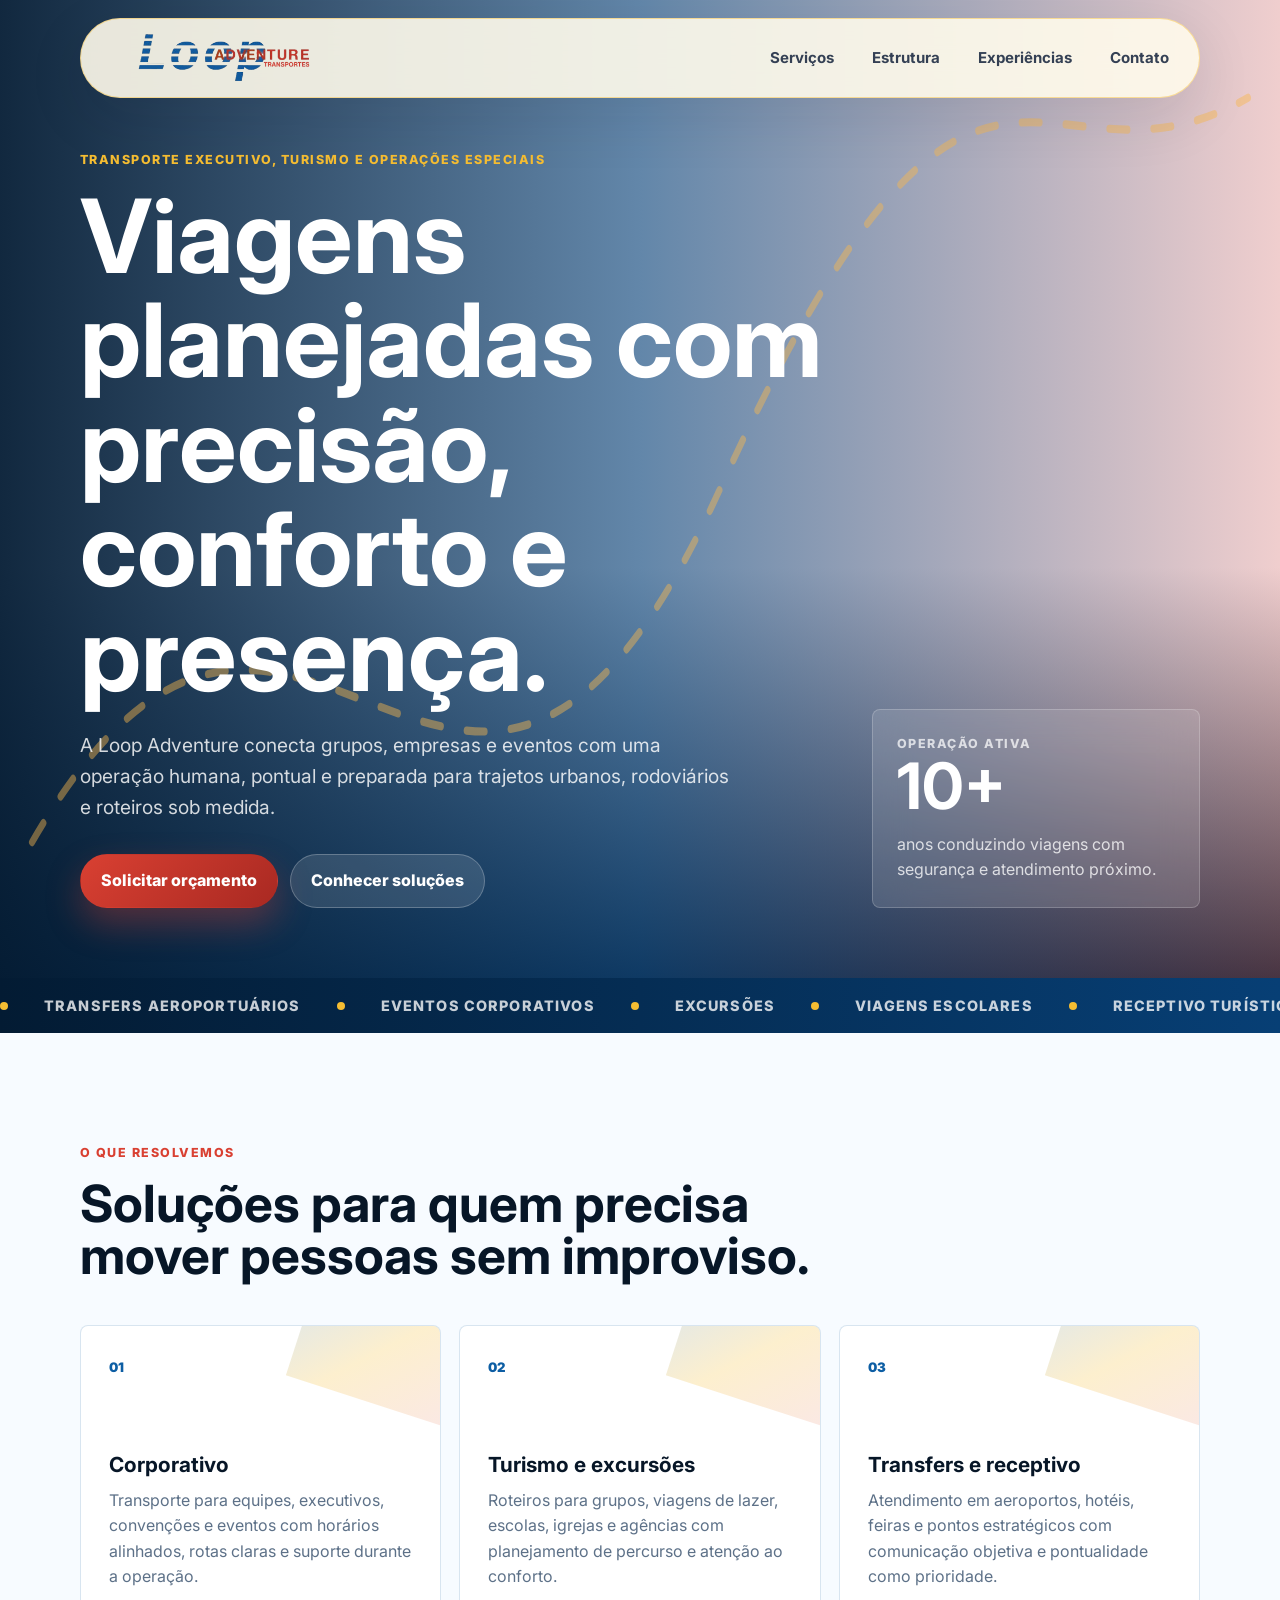
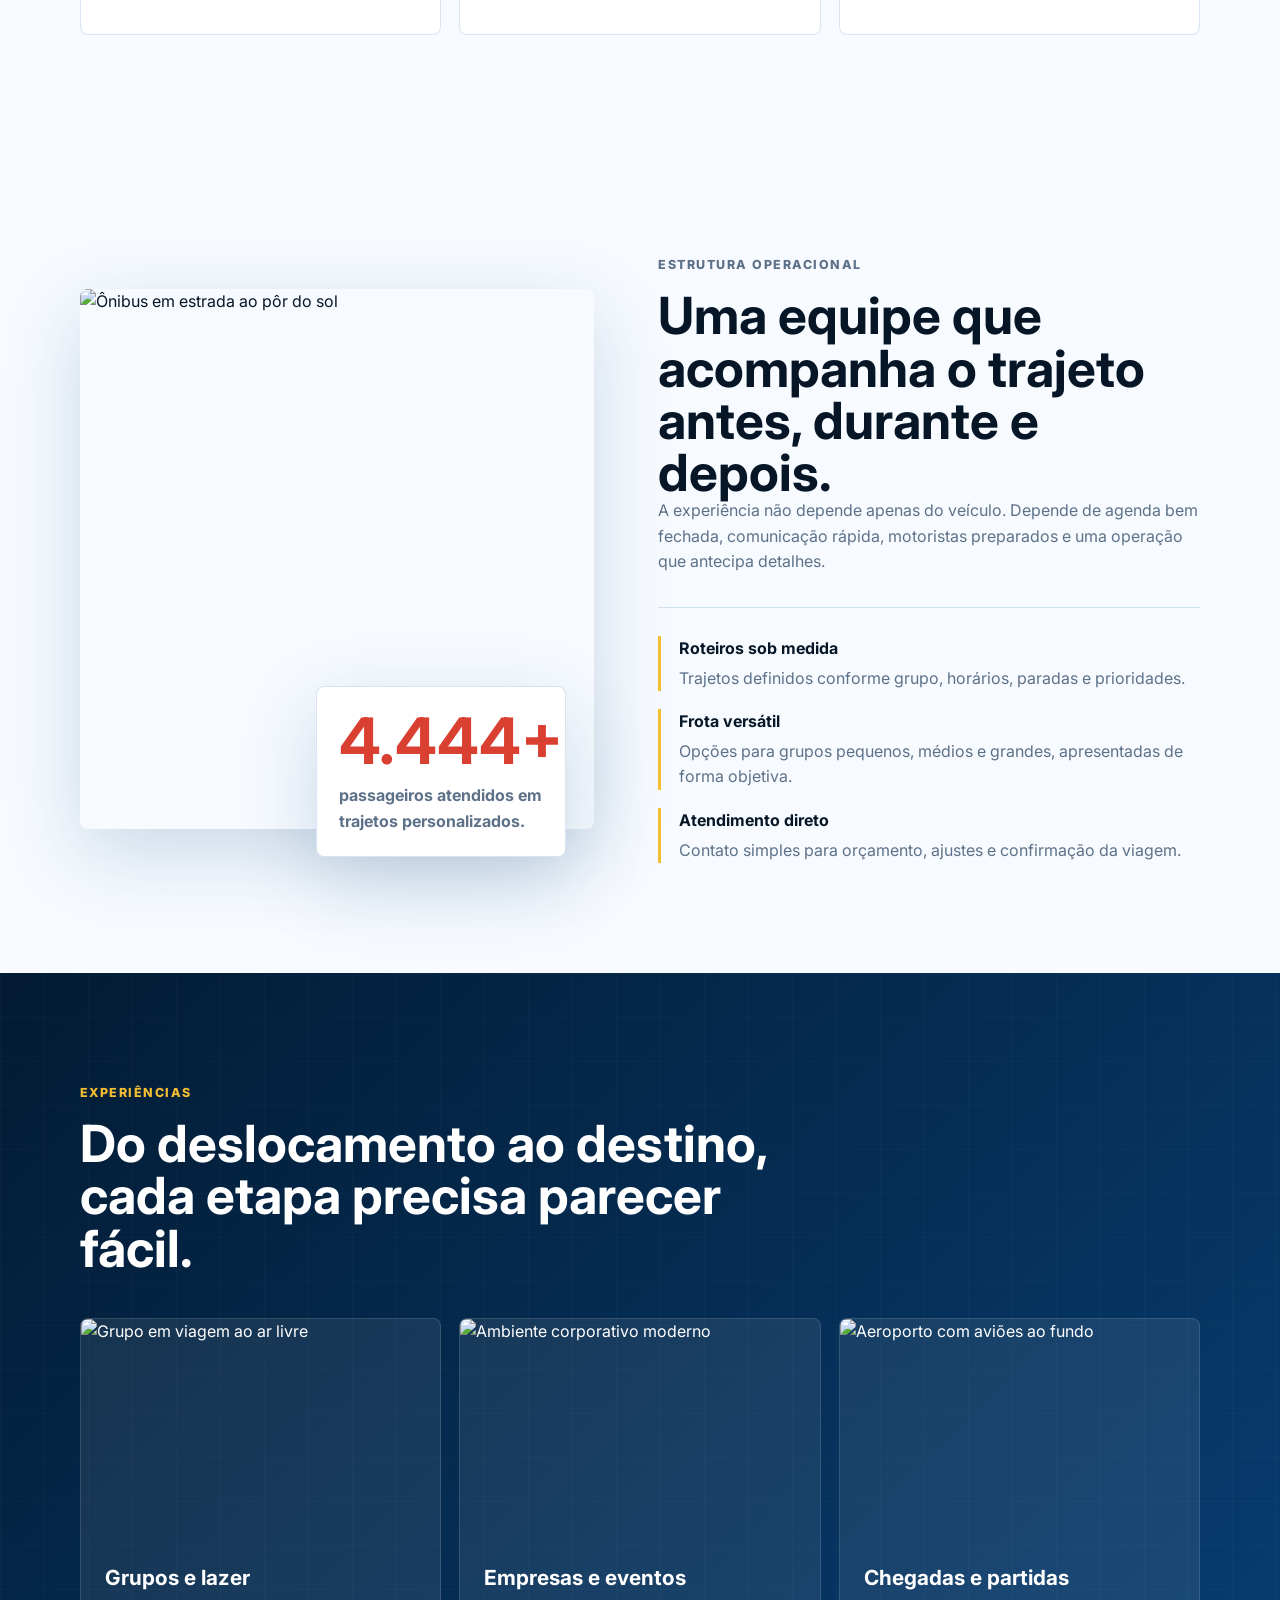
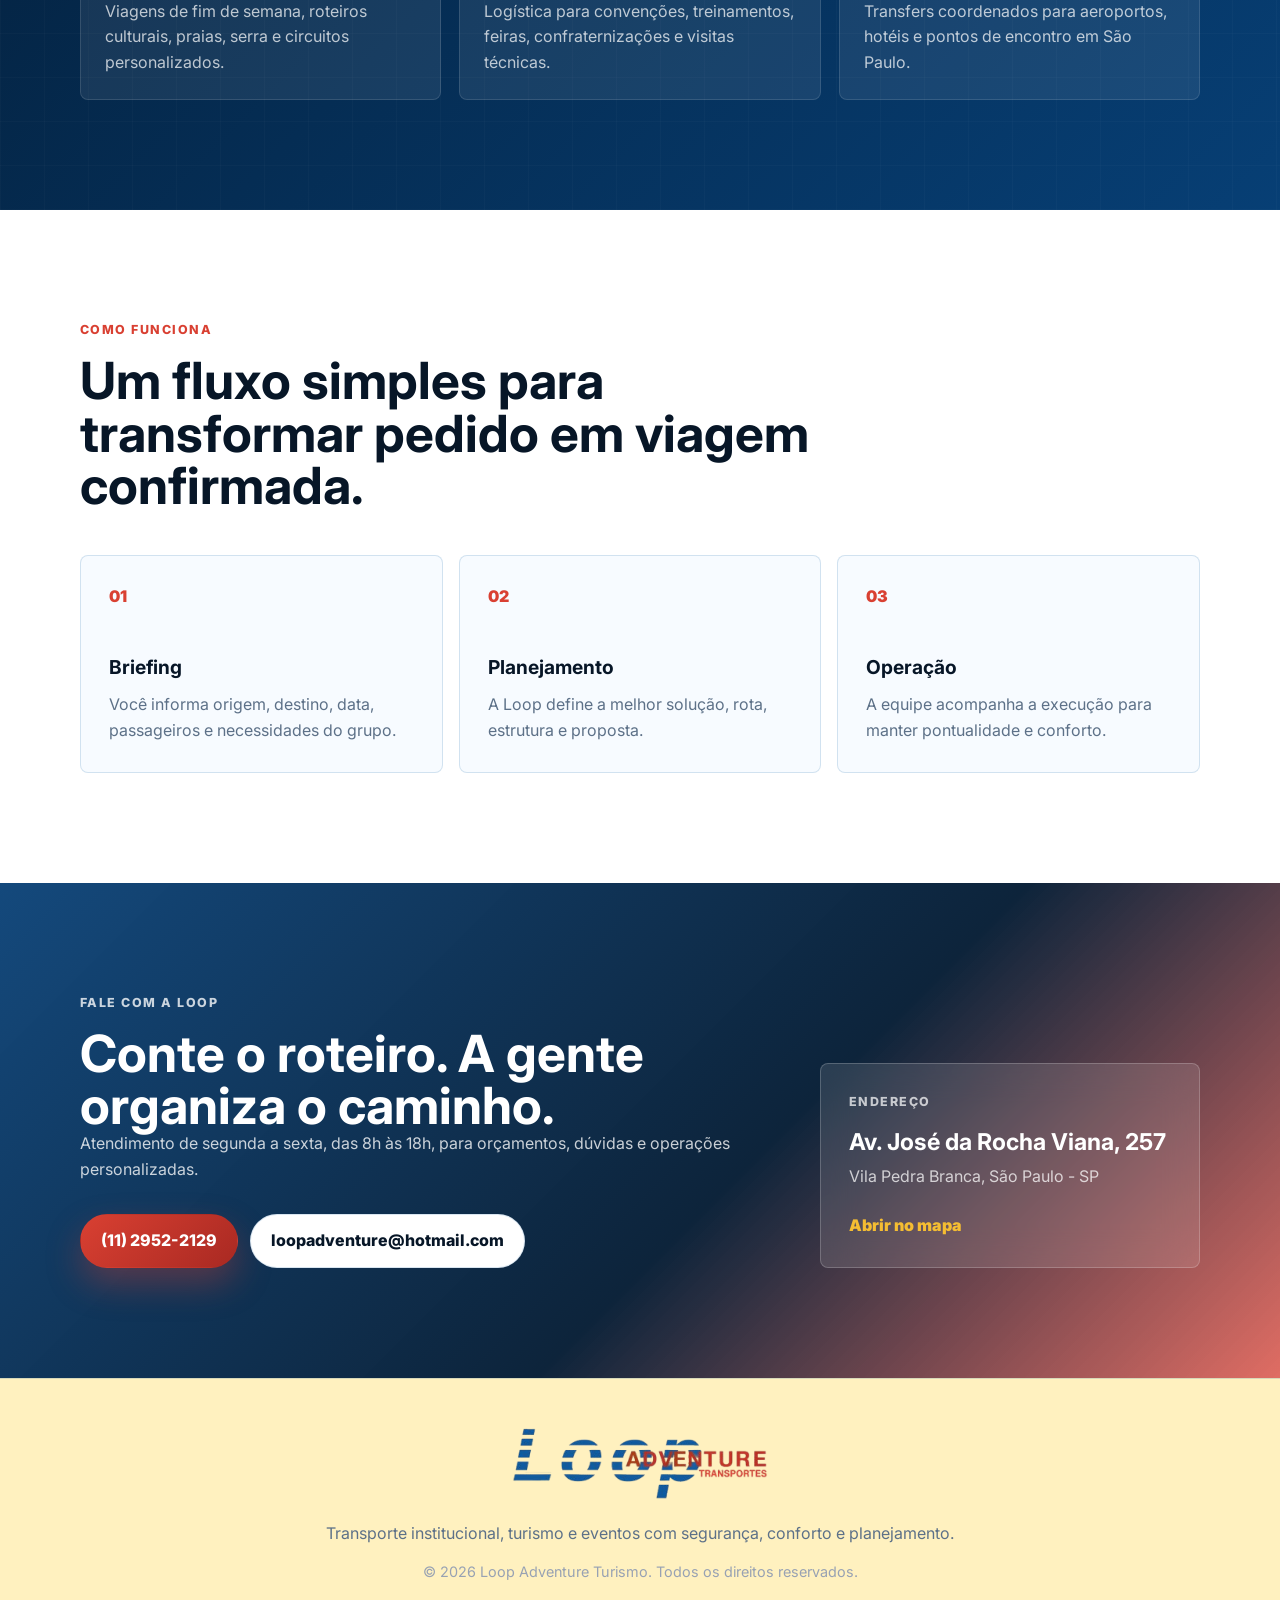
==== index.html @ 94ae84cd "Add GitHub Pages index entrypoint" ====
<!DOCTYPE html>
<html lang="pt-BR">
<head>
  <meta charset="UTF-8" />
  <meta name="viewport" content="width=device-width, initial-scale=1.0" />
  <meta name="description" content="Loop Adventure Turismo: viagens corporativas, excurs&otilde;es, transfers e opera&ccedil;&otilde;es especiais com conforto e seguran&ccedil;a." />
  <title>Loop Adventure Turismo | Transporte institucional e turismo</title>
  <link rel="preconnect" href="https://fonts.googleapis.com" />
  <link rel="preconnect" href="https://fonts.gstatic.com" crossorigin />
  <link href="https://fonts.googleapis.com/css2?family=Inter:wght@400;500;600;700;800&display=swap" rel="stylesheet" />
  <link rel="stylesheet" href="style.css" />
  <script defer src="script.js"></script>
</head>
<body>
  <div class="page-progress" aria-hidden="true"></div>

  <header class="navbar" data-nav>
    <a class="brand" href="#inicio" aria-label="Loop Adventure Turismo">
      <img src="logoloop-cropped.png" alt="Loop Adventure Turismo" />
    </a>
    <button class="menu-toggle" type="button" aria-label="Abrir menu" aria-expanded="false" data-menu-toggle>
      <span></span>
      <span></span>
      <span></span>
    </button>
    <nav class="nav-menu" data-menu>
      <a href="#servicos">Servi&ccedil;os</a>
      <a href="#estrutura">Estrutura</a>
      <a href="#experiencias">Experi&ecirc;ncias</a>
      <a href="#contato">Contato</a>
    </nav>
  </header>

  <main>
    <section id="inicio" class="hero">
      <div class="hero-media" aria-hidden="true"></div>
      <div class="hero-overlay" aria-hidden="true"></div>
      <div class="hero-route" aria-hidden="true">
        <svg viewBox="0 0 640 360" preserveAspectRatio="none">
          <path d="M16 310 C150 140 230 390 360 180 S520 80 624 36" />
        </svg>
      </div>
      <div class="hero-content reveal">
        <p class="eyebrow">Transporte executivo, turismo e opera&ccedil;&otilde;es especiais</p>
        <h1>Viagens planejadas com precis&atilde;o, conforto e presen&ccedil;a.</h1>
        <p class="hero-copy">A Loop Adventure conecta grupos, empresas e eventos com uma opera&ccedil;&atilde;o humana, pontual e preparada para trajetos urbanos, rodovi&aacute;rios e roteiros sob medida.</p>
        <div class="hero-actions">
          <a class="btn primary" href="https://wa.me/551129522129" target="_blank" rel="noreferrer">Solicitar or&ccedil;amento</a>
          <a class="btn secondary" href="#servicos">Conhecer solu&ccedil;&otilde;es</a>
        </div>
      </div>
      <aside class="hero-panel reveal delay-1" aria-label="Indicadores da empresa">
        <span>Opera&ccedil;&atilde;o ativa</span>
        <strong data-counter="10">0</strong>
        <p>anos conduzindo viagens com seguran&ccedil;a e atendimento pr&oacute;ximo.</p>
      </aside>
    </section>

    <section class="ticker" aria-label="Principais atua&ccedil;&otilde;es">
      <div class="ticker-track">
        <span>Transfers aeroportu&aacute;rios</span>
        <span>Eventos corporativos</span>
        <span>Excurs&otilde;es</span>
        <span>Viagens escolares</span>
        <span>Receptivo tur&iacute;stico</span>
        <span>Fretamento executivo</span>
        <span>Transfers aeroportu&aacute;rios</span>
        <span>Eventos corporativos</span>
        <span>Excurs&otilde;es</span>
        <span>Viagens escolares</span>
      </div>
    </section>

    <section id="servicos" class="section">
      <div class="section-heading reveal">
        <p class="eyebrow">O que resolvemos</p>
        <h2>Solu&ccedil;&otilde;es para quem precisa mover pessoas sem improviso.</h2>
      </div>
      <div class="service-grid">
        <article class="service-card reveal">
          <span class="icon">01</span>
          <h3>Corporativo</h3>
          <p>Transporte para equipes, executivos, conven&ccedil;&otilde;es e eventos com hor&aacute;rios alinhados, rotas claras e suporte durante a opera&ccedil;&atilde;o.</p>
        </article>
        <article class="service-card reveal delay-1">
          <span class="icon">02</span>
          <h3>Turismo e excurs&otilde;es</h3>
          <p>Roteiros para grupos, viagens de lazer, escolas, igrejas e ag&ecirc;ncias com planejamento de percurso e aten&ccedil;&atilde;o ao conforto.</p>
        </article>
        <article class="service-card reveal delay-2">
          <span class="icon">03</span>
          <h3>Transfers e receptivo</h3>
          <p>Atendimento em aeroportos, hot&eacute;is, feiras e pontos estrat&eacute;gicos com comunica&ccedil;&atilde;o objetiva e pontualidade como prioridade.</p>
        </article>
      </div>
    </section>

    <section id="estrutura" class="section split">
      <div class="visual-stack reveal">
        <img src="https://images.unsplash.com/photo-1544620347-c4fd4a3d5957?auto=format&fit=crop&w=1400&q=80" alt="&Ocirc;nibus em estrada ao p&ocirc;r do sol" />
        <div class="floating-note">
          <strong data-counter="5000">0</strong>
          <span>passageiros atendidos em trajetos personalizados.</span>
        </div>
      </div>
      <div class="split-content reveal delay-1">
        <p class="eyebrow">Estrutura operacional</p>
        <h2>Uma equipe que acompanha o trajeto antes, durante e depois.</h2>
        <p>A experi&ecirc;ncia n&atilde;o depende apenas do ve&iacute;culo. Depende de agenda bem fechada, comunica&ccedil;&atilde;o r&aacute;pida, motoristas preparados e uma opera&ccedil;&atilde;o que antecipa detalhes.</p>
        <div class="feature-list">
          <div>
            <strong>Roteiros sob medida</strong>
            <span>Trajetos definidos conforme grupo, hor&aacute;rios, paradas e prioridades.</span>
          </div>
          <div>
            <strong>Frota vers&aacute;til</strong>
            <span>Op&ccedil;&otilde;es para grupos pequenos, m&eacute;dios e grandes, apresentadas de forma objetiva.</span>
          </div>
          <div>
            <strong>Atendimento direto</strong>
            <span>Contato simples para or&ccedil;amento, ajustes e confirma&ccedil;&atilde;o da viagem.</span>
          </div>
        </div>
      </div>
    </section>

    <section id="experiencias" class="section dark-section">
      <div class="section-heading reveal">
        <p class="eyebrow">Experi&ecirc;ncias</p>
        <h2>Do deslocamento ao destino, cada etapa precisa parecer f&aacute;cil.</h2>
      </div>
      <div class="experience-grid">
        <article class="experience-card reveal">
          <img src="https://images.unsplash.com/photo-1500530855697-b586d89ba3ee?auto=format&fit=crop&w=900&q=80" alt="Grupo em viagem ao ar livre" />
          <div>
            <h3>Grupos e lazer</h3>
            <p>Viagens de fim de semana, roteiros culturais, praias, serra e circuitos personalizados.</p>
          </div>
        </article>
        <article class="experience-card reveal delay-1">
          <img src="https://images.unsplash.com/photo-1497366754035-f200968a6e72?auto=format&fit=crop&w=900&q=80" alt="Ambiente corporativo moderno" />
          <div>
            <h3>Empresas e eventos</h3>
            <p>Log&iacute;stica para conven&ccedil;&otilde;es, treinamentos, feiras, confraterniza&ccedil;&otilde;es e visitas t&eacute;cnicas.</p>
          </div>
        </article>
        <article class="experience-card reveal delay-2">
          <img src="https://images.unsplash.com/photo-1436491865332-7a61a109cc05?auto=format&fit=crop&w=900&q=80" alt="Aeroporto com avi&otilde;es ao fundo" />
          <div>
            <h3>Chegadas e partidas</h3>
            <p>Transfers coordenados para aeroportos, hot&eacute;is e pontos de encontro em S&atilde;o Paulo.</p>
          </div>
        </article>
      </div>
    </section>

    <section class="section process">
      <div class="section-heading reveal">
        <p class="eyebrow">Como funciona</p>
        <h2>Um fluxo simples para transformar pedido em viagem confirmada.</h2>
      </div>
      <ol class="timeline">
        <li class="reveal"><span>01</span><strong>Briefing</strong><p>Voc&ecirc; informa origem, destino, data, passageiros e necessidades do grupo.</p></li>
        <li class="reveal delay-1"><span>02</span><strong>Planejamento</strong><p>A Loop define a melhor solu&ccedil;&atilde;o, rota, estrutura e proposta.</p></li>
        <li class="reveal delay-2"><span>03</span><strong>Opera&ccedil;&atilde;o</strong><p>A equipe acompanha a execu&ccedil;&atilde;o para manter pontualidade e conforto.</p></li>
      </ol>
    </section>

    <section id="contato" class="contact-section">
      <div class="contact-content reveal">
        <p class="eyebrow">Fale com a Loop</p>
        <h2>Conte o roteiro. A gente organiza o caminho.</h2>
        <p>Atendimento de segunda a sexta, das 8h &agrave;s 18h, para or&ccedil;amentos, d&uacute;vidas e opera&ccedil;&otilde;es personalizadas.</p>
        <div class="contact-actions">
          <a class="btn primary" href="tel:+551129522129">(11) 2952-2129</a>
          <a class="btn secondary" href="mailto:loopadventure@hotmail.com">loopadventure@hotmail.com</a>
        </div>
      </div>
      <div class="contact-card reveal delay-1">
        <span>Endere&ccedil;o</span>
        <strong>Av. Jos&eacute; da Rocha Viana, 257</strong>
        <p>Vila Pedra Branca, S&atilde;o Paulo - SP</p>
        <a href="https://www.google.com/maps/search/?api=1&query=Av.+Jose+da+Rocha+Viana,+257,+Vila+Pedra+Branca,+Sao+Paulo" target="_blank" rel="noreferrer">Abrir no mapa</a>
      </div>
    </section>
  </main>

  <footer class="footer">
    <img src="logoloop-cropped.png" alt="Loop Adventure Turismo" />
    <p>Transporte institucional, turismo e eventos com seguran&ccedil;a, conforto e planejamento.</p>
    <span>&copy; 2026 Loop Adventure Turismo. Todos os direitos reservados.</span>
  </footer>
</body>
</html>
---- style.css ----
:root {
  --ink: #071627;
  --muted: #5d7188;
  --line: rgba(13, 94, 164, 0.16);
  --paper: #f7fbff;
  --blue: #0d5ea4;
  --blue-dark: #073f75;
  --blue-deep: #031b33;
  --red: #d94032;
  --red-dark: #a92922;
  --gold: #f5bd32;
  --gold-soft: #fff1bf;
  --shadow: 0 24px 80px rgba(7, 63, 117, 0.18);
  --radius: 8px;
}

* {
  box-sizing: border-box;
  margin: 0;
  padding: 0;
}

html {
  scroll-behavior: smooth;
}

body {
  background: var(--paper);
  color: var(--ink);
  font-family: "Inter", "Segoe UI", Arial, sans-serif;
  line-height: 1.6;
  overflow-x: hidden;
}

body.menu-open {
  overflow: hidden;
}

img {
  display: block;
  max-width: 100%;
}

a {
  color: inherit;
  text-decoration: none;
}

.page-progress {
  background: linear-gradient(90deg, var(--blue), var(--gold), var(--red));
  height: 3px;
  left: 0;
  position: fixed;
  top: 0;
  transform: scaleX(0);
  transform-origin: left;
  width: 100%;
  z-index: 10000;
}

.navbar {
  align-items: center;
  backdrop-filter: blur(18px);
  background: rgba(255, 251, 235, 0.9);
  border: 1px solid rgba(245, 189, 50, 0.45);
  border-radius: 999px;
  box-shadow: 0 18px 60px rgba(16, 24, 40, 0.1);
  display: flex;
  gap: 28px;
  justify-content: space-between;
  left: 50%;
  max-width: min(1120px, calc(100% - 32px));
  padding: 10px 14px 10px 18px;
  position: fixed;
  top: 18px;
  transform: translateX(-50%);
  transition: transform 0.35s ease, box-shadow 0.35s ease, background 0.35s ease;
  width: 100%;
  z-index: 1000;
}

.navbar.is-scrolled {
  background: rgba(255, 251, 235, 0.96);
  box-shadow: 0 12px 34px rgba(7, 63, 117, 0.16);
  transform: translateX(-50%) translateY(-5px);
}

.brand {
  align-items: center;
  display: flex;
  min-width: 260px;
}

.brand img {
  height: 58px;
  object-fit: contain;
  width: 250px;
}

.nav-menu {
  align-items: center;
  display: flex;
  gap: 6px;
}

.nav-menu a {
  border-radius: 999px;
  color: #344054;
  font-size: 0.94rem;
  font-weight: 700;
  padding: 11px 16px;
  transition: background 0.2s ease, color 0.2s ease, transform 0.2s ease;
}

.nav-menu a:hover {
  background: rgba(245, 189, 50, 0.22);
  color: var(--blue);
  transform: translateY(-1px);
}

.menu-toggle {
  background: var(--blue);
  border: 0;
  border-radius: 999px;
  box-shadow: 0 10px 24px rgba(13, 94, 164, 0.28);
  cursor: pointer;
  display: none;
  flex-shrink: 0;
  height: 44px;
  place-items: center;
  width: 44px;
  z-index: 3;
}

.menu-toggle span {
  background: #fff;
  border-radius: 999px;
  display: block;
  height: 2px;
  margin: 3px 0;
  transition: transform 0.25s ease, opacity 0.25s ease;
  width: 18px;
}

.hero {
  align-items: end;
  color: #fff;
  display: grid;
  grid-template-columns: minmax(0, 1fr) minmax(260px, 360px);
  min-height: 100svh;
  overflow: hidden;
  padding: 150px max(24px, calc((100vw - 1120px) / 2)) 70px;
  position: relative;
}

.hero-media,
.hero-overlay,
.hero-route {
  inset: 0;
  position: absolute;
}

.hero-media {
  background-image: url("https://images.unsplash.com/photo-1544620347-c4fd4a3d5957?auto=format&fit=crop&w=1800&q=80");
  background-position: center calc(50% + var(--parallax, 0px));
  background-size: cover;
  transform: scale(1.05);
}

.hero-overlay {
  background:
    linear-gradient(90deg, rgba(3, 27, 51, 0.94), rgba(7, 63, 117, 0.62) 50%, rgba(217, 64, 50, 0.24)),
    linear-gradient(0deg, rgba(3, 27, 51, 0.9), rgba(3, 27, 51, 0) 42%);
}

.hero-route {
  opacity: 0.55;
  pointer-events: none;
}

.hero-route svg {
  height: 100%;
  width: 100%;
}

.hero-route path {
  animation: dash 3.8s ease-in-out infinite alternate;
  fill: none;
  stroke: rgba(248, 184, 78, 0.82);
  stroke-dasharray: 9 13;
  stroke-linecap: round;
  stroke-width: 3;
}

.hero-content,
.hero-panel {
  position: relative;
  z-index: 2;
}

.hero-content {
  max-width: 780px;
  min-width: 0;
  width: 100%;
}

.eyebrow {
  color: var(--red);
  font-size: 0.78rem;
  font-weight: 800;
  letter-spacing: 0.12em;
  margin-bottom: 14px;
  text-transform: uppercase;
}

.dark-section .eyebrow,
.hero .eyebrow {
  color: var(--gold);
}

h1,
h2,
h3 {
  letter-spacing: 0;
  line-height: 1.02;
}

h1 {
  font-size: clamp(3rem, 8vw, 6.8rem);
  max-width: min(860px, 100%);
  overflow-wrap: break-word;
}

h2 {
  font-size: clamp(2rem, 4vw, 4rem);
}

h3 {
  font-size: 1.3rem;
}

.hero-copy {
  color: rgba(255, 255, 255, 0.82);
  font-size: clamp(1rem, 1.6vw, 1.2rem);
  margin-top: 24px;
  max-width: 650px;
}

.hero-actions,
.contact-actions {
  display: flex;
  flex-wrap: wrap;
  gap: 12px;
  margin-top: 32px;
}

.btn {
  align-items: center;
  border: 1px solid transparent;
  border-radius: 999px;
  display: inline-flex;
  font-weight: 800;
  justify-content: center;
  min-height: 48px;
  padding: 13px 20px;
  text-align: center;
  transition: transform 0.2s ease, box-shadow 0.2s ease, background 0.2s ease;
  word-break: break-word;
}

.btn:hover {
  transform: translateY(-2px);
}

.btn.primary {
  background: linear-gradient(135deg, var(--red), var(--red-dark));
  box-shadow: 0 16px 34px rgba(217, 64, 50, 0.35);
  color: #fff;
}

.btn.primary:hover {
  background: linear-gradient(135deg, var(--blue), var(--blue-dark));
}

.btn.secondary {
  background: rgba(255, 255, 255, 0.12);
  border-color: rgba(255, 255, 255, 0.24);
  color: #fff;
}

.contact-section .btn.secondary {
  background: #fff;
  border-color: var(--line);
  color: var(--ink);
}

.hero-panel {
  align-self: end;
  backdrop-filter: blur(18px);
  background: rgba(255, 255, 255, 0.12);
  border: 1px solid rgba(255, 255, 255, 0.2);
  border-radius: var(--radius);
  margin-left: 32px;
  padding: 24px;
}

.hero-panel span,
.contact-card span {
  color: rgba(255, 255, 255, 0.72);
  display: block;
  font-size: 0.78rem;
  font-weight: 800;
  letter-spacing: 0.12em;
  text-transform: uppercase;
}

.hero-panel strong,
.floating-note strong {
  display: block;
  font-size: 4rem;
  line-height: 1;
}

.hero-panel strong::after,
.floating-note strong::after {
  content: "+";
}

.hero-panel p {
  color: rgba(255, 255, 255, 0.78);
  margin-top: 14px;
}

.ticker {
  background: linear-gradient(90deg, var(--blue-deep), var(--blue-dark));
  color: #fff;
  overflow: hidden;
  padding: 16px 0;
}

.ticker-track {
  animation: marquee 26s linear infinite;
  display: flex;
  gap: 36px;
  width: max-content;
}

.ticker span {
  align-items: center;
  color: rgba(255, 255, 255, 0.78);
  display: flex;
  font-size: 0.9rem;
  font-weight: 800;
  letter-spacing: 0.08em;
  text-transform: uppercase;
}

.ticker span::before {
  background: var(--gold);
  border-radius: 50%;
  content: "";
  height: 8px;
  margin-right: 36px;
  width: 8px;
}

.section {
  padding: 110px max(24px, calc((100vw - 1120px) / 2));
}

.section-heading {
  max-width: 760px;
}

.section-heading h2 {
  margin-bottom: 12px;
}

.service-grid,
.experience-grid {
  display: grid;
  gap: 18px;
  grid-template-columns: repeat(3, minmax(0, 1fr));
  margin-top: 44px;
}

.service-card {
  background: #fff;
  border: 1px solid var(--line);
  border-radius: var(--radius);
  min-height: 310px;
  overflow: hidden;
  padding: 28px;
  position: relative;
  transition: transform 0.28s ease, box-shadow 0.28s ease, border-color 0.28s ease;
}

.service-card::after {
  background: linear-gradient(135deg, rgba(13, 94, 164, 0.16), rgba(245, 189, 50, 0.24), rgba(217, 64, 50, 0.12));
  content: "";
  height: 120px;
  position: absolute;
  right: -40px;
  top: -40px;
  transform: rotate(18deg);
  width: 180px;
}

.service-card:hover {
  border-color: rgba(245, 189, 50, 0.72);
  box-shadow: var(--shadow);
  transform: translateY(-8px) rotateX(var(--tilt-y, 0deg)) rotateY(var(--tilt-x, 0deg));
}

.service-card .icon {
  color: var(--blue);
  display: inline-block;
  font-size: 0.82rem;
  font-weight: 900;
  margin-bottom: 76px;
}

.service-card h3 {
  margin-bottom: 12px;
}

.service-card p,
.split-content p,
.experience-card p,
.timeline p,
.contact-content p,
.footer p {
  color: var(--muted);
}

.split {
  align-items: center;
  display: grid;
  gap: 64px;
  grid-template-columns: minmax(0, 0.95fr) minmax(0, 1fr);
}

.visual-stack {
  min-height: 540px;
  position: relative;
}

.visual-stack img {
  border-radius: var(--radius);
  box-shadow: var(--shadow);
  height: 540px;
  object-fit: cover;
  width: 100%;
}

.floating-note {
  background: #fff;
  border: 1px solid var(--line);
  border-radius: var(--radius);
  bottom: -28px;
  box-shadow: var(--shadow);
  max-width: 250px;
  padding: 22px;
  position: absolute;
  right: 28px;
}

.floating-note strong {
  color: var(--red);
}

.floating-note span {
  color: var(--muted);
  display: block;
  font-weight: 700;
  margin-top: 10px;
}

.feature-list {
  border-top: 1px solid var(--line);
  display: grid;
  gap: 18px;
  margin-top: 32px;
  padding-top: 28px;
}

.feature-list div {
  border-left: 3px solid var(--gold);
  padding-left: 18px;
}

.feature-list strong,
.feature-list span {
  display: block;
}

.feature-list span {
  color: var(--muted);
  margin-top: 4px;
}

.dark-section {
  background: linear-gradient(135deg, var(--blue-deep), var(--blue-dark));
  color: #fff;
  position: relative;
}

.dark-section::before {
  background-image:
    linear-gradient(rgba(255, 255, 255, 0.06) 1px, transparent 1px),
    linear-gradient(90deg, rgba(255, 255, 255, 0.06) 1px, transparent 1px);
  background-size: 44px 44px;
  content: "";
  inset: 0;
  opacity: 0.35;
  position: absolute;
}

.dark-section > * {
  position: relative;
  z-index: 1;
}

.experience-card {
  background: rgba(255, 255, 255, 0.08);
  border: 1px solid rgba(255, 255, 255, 0.12);
  border-radius: var(--radius);
  overflow: hidden;
  transition: transform 0.28s ease, background 0.28s ease;
}

.experience-card:hover {
  background: rgba(255, 255, 255, 0.12);
  transform: translateY(-8px);
}

.experience-card img {
  aspect-ratio: 16 / 10;
  object-fit: cover;
  width: 100%;
}

.experience-card div {
  padding: 24px;
}

.experience-card h3 {
  margin-bottom: 10px;
}

.experience-card p {
  color: rgba(255, 255, 255, 0.72);
}

.process {
  background: #fff;
}

.timeline {
  counter-reset: step;
  display: grid;
  gap: 16px;
  grid-template-columns: repeat(3, minmax(0, 1fr));
  list-style: none;
  margin-top: 44px;
}

.timeline li {
  background: var(--paper);
  border: 1px solid var(--line);
  border-radius: var(--radius);
  padding: 28px;
  position: relative;
}

.timeline span {
  color: var(--red);
  display: block;
  font-weight: 900;
  margin-bottom: 42px;
}

.timeline strong {
  display: block;
  font-size: 1.2rem;
  margin-bottom: 10px;
}

.contact-section {
  align-items: stretch;
  background:
    linear-gradient(135deg, rgba(7, 63, 117, 0.95), rgba(3, 27, 51, 0.96) 58%, rgba(217, 64, 50, 0.76)),
    url("https://images.unsplash.com/photo-1494515843206-f3117d3f51b7?auto=format&fit=crop&w=1600&q=80") center/cover;
  color: #fff;
  display: grid;
  gap: 24px;
  grid-template-columns: minmax(0, 1fr) minmax(270px, 380px);
  padding: 110px max(24px, calc((100vw - 1120px) / 2));
}

.contact-content p {
  color: rgba(255, 255, 255, 0.78);
  max-width: 650px;
}

.contact-card {
  align-self: end;
  background: rgba(255, 255, 255, 0.12);
  backdrop-filter: blur(18px);
  border: 1px solid rgba(255, 255, 255, 0.2);
  border-radius: var(--radius);
  padding: 28px;
}

.contact-card strong {
  display: block;
  font-size: 1.45rem;
  line-height: 1.1;
  margin: 18px 0 8px;
}

.contact-card p {
  color: rgba(255, 255, 255, 0.74);
}

.contact-card a {
  color: var(--gold);
  display: inline-block;
  font-weight: 900;
  margin-top: 24px;
}

.footer {
  align-items: center;
  background: var(--gold-soft);
  border-top: 1px solid var(--line);
  display: grid;
  gap: 14px;
  justify-items: center;
  padding: 42px 24px;
  text-align: center;
}

.footer img {
  height: 86px;
  object-fit: contain;
}

.footer span {
  color: #98a2b3;
  font-size: 0.9rem;
}

.reveal {
  opacity: 0;
  transform: translateY(28px);
  transition: opacity 0.8s ease, transform 0.8s ease;
}

.reveal.is-visible {
  opacity: 1;
  transform: translateY(0);
}

.hero .reveal {
  opacity: 1;
  transform: none;
}

.delay-1 {
  transition-delay: 0.12s;
}

.delay-2 {
  transition-delay: 0.24s;
}

@keyframes dash {
  to {
    stroke-dashoffset: -110;
  }
}

@keyframes marquee {
  to {
    transform: translateX(-50%);
  }
}

@media (max-width: 900px) {
  .navbar {
    border-radius: 24px;
  }

  .menu-toggle {
    display: grid !important;
    position: fixed;
    right: 22px;
    top: 28px;
  }

  .menu-toggle.is-open span:nth-child(1) {
    transform: translateY(8px) rotate(45deg);
  }

  .menu-toggle.is-open span:nth-child(2) {
    opacity: 0;
  }

  .menu-toggle.is-open span:nth-child(3) {
    transform: translateY(-8px) rotate(-45deg);
  }

  .nav-menu {
    background: #fff;
    border: 1px solid var(--line);
    border-radius: 20px;
    box-shadow: var(--shadow);
    display: grid;
    gap: 4px;
    left: 0;
    opacity: 0;
    padding: 12px;
    pointer-events: none;
    position: absolute;
    top: calc(100% + 10px);
    transform: translateY(-8px);
    transition: opacity 0.22s ease, transform 0.22s ease;
    width: 100%;
  }

  .nav-menu.is-open {
    opacity: 1;
    pointer-events: auto;
    transform: translateY(0);
  }

  .nav-menu a {
    color: var(--ink);
    padding: 14px 16px;
  }

  .hero,
  .split,
  .contact-section {
    grid-template-columns: 1fr;
  }

  .hero {
    align-items: end;
    padding-top: 130px;
  }

  .hero-panel {
    margin: 36px 0 0;
  }

  .service-grid,
  .experience-grid,
  .timeline {
    grid-template-columns: 1fr;
  }

  .visual-stack,
  .visual-stack img {
    min-height: 360px;
    height: 420px;
  }
}

@media (max-width: 560px) {
  .navbar {
    max-width: calc(100% - 20px);
    top: 10px;
  }

  .brand img {
    height: 48px;
    width: 185px;
  }

  .brand {
    min-width: 0;
  }

  .hero,
  .section,
  .contact-section {
    padding-left: 18px;
    padding-right: 18px;
  }

  .hero {
    min-height: 92svh;
    padding-bottom: 44px;
  }

  .hero-content,
  .hero-panel,
  .hero-copy,
  h1 {
    max-width: min(330px, calc(100vw - 36px));
    min-width: 0;
    width: 100%;
  }

  .hero-content {
    overflow: hidden;
  }

  .hero-route {
    opacity: 0.26;
  }

  h1 {
    font-size: 2rem;
    line-height: 1.08;
    word-break: normal;
  }

  .hero-actions,
  .contact-actions {
    align-items: stretch;
    flex-direction: column;
  }

  .btn {
    width: 100%;
  }

  .section {
    padding-top: 76px;
    padding-bottom: 76px;
  }

  .service-card,
  .timeline li,
  .contact-card {
    padding: 22px;
  }

  .floating-note {
    bottom: -24px;
    left: 18px;
    right: 18px;
    max-width: none;
  }
}

@media (prefers-reduced-motion: reduce) {
  *,
  *::before,
  *::after {
    animation-duration: 0.01ms !important;
    animation-iteration-count: 1 !important;
    scroll-behavior: auto !important;
    transition-duration: 0.01ms !important;
  }

  .reveal {
    opacity: 1;
    transform: none;
  }
}
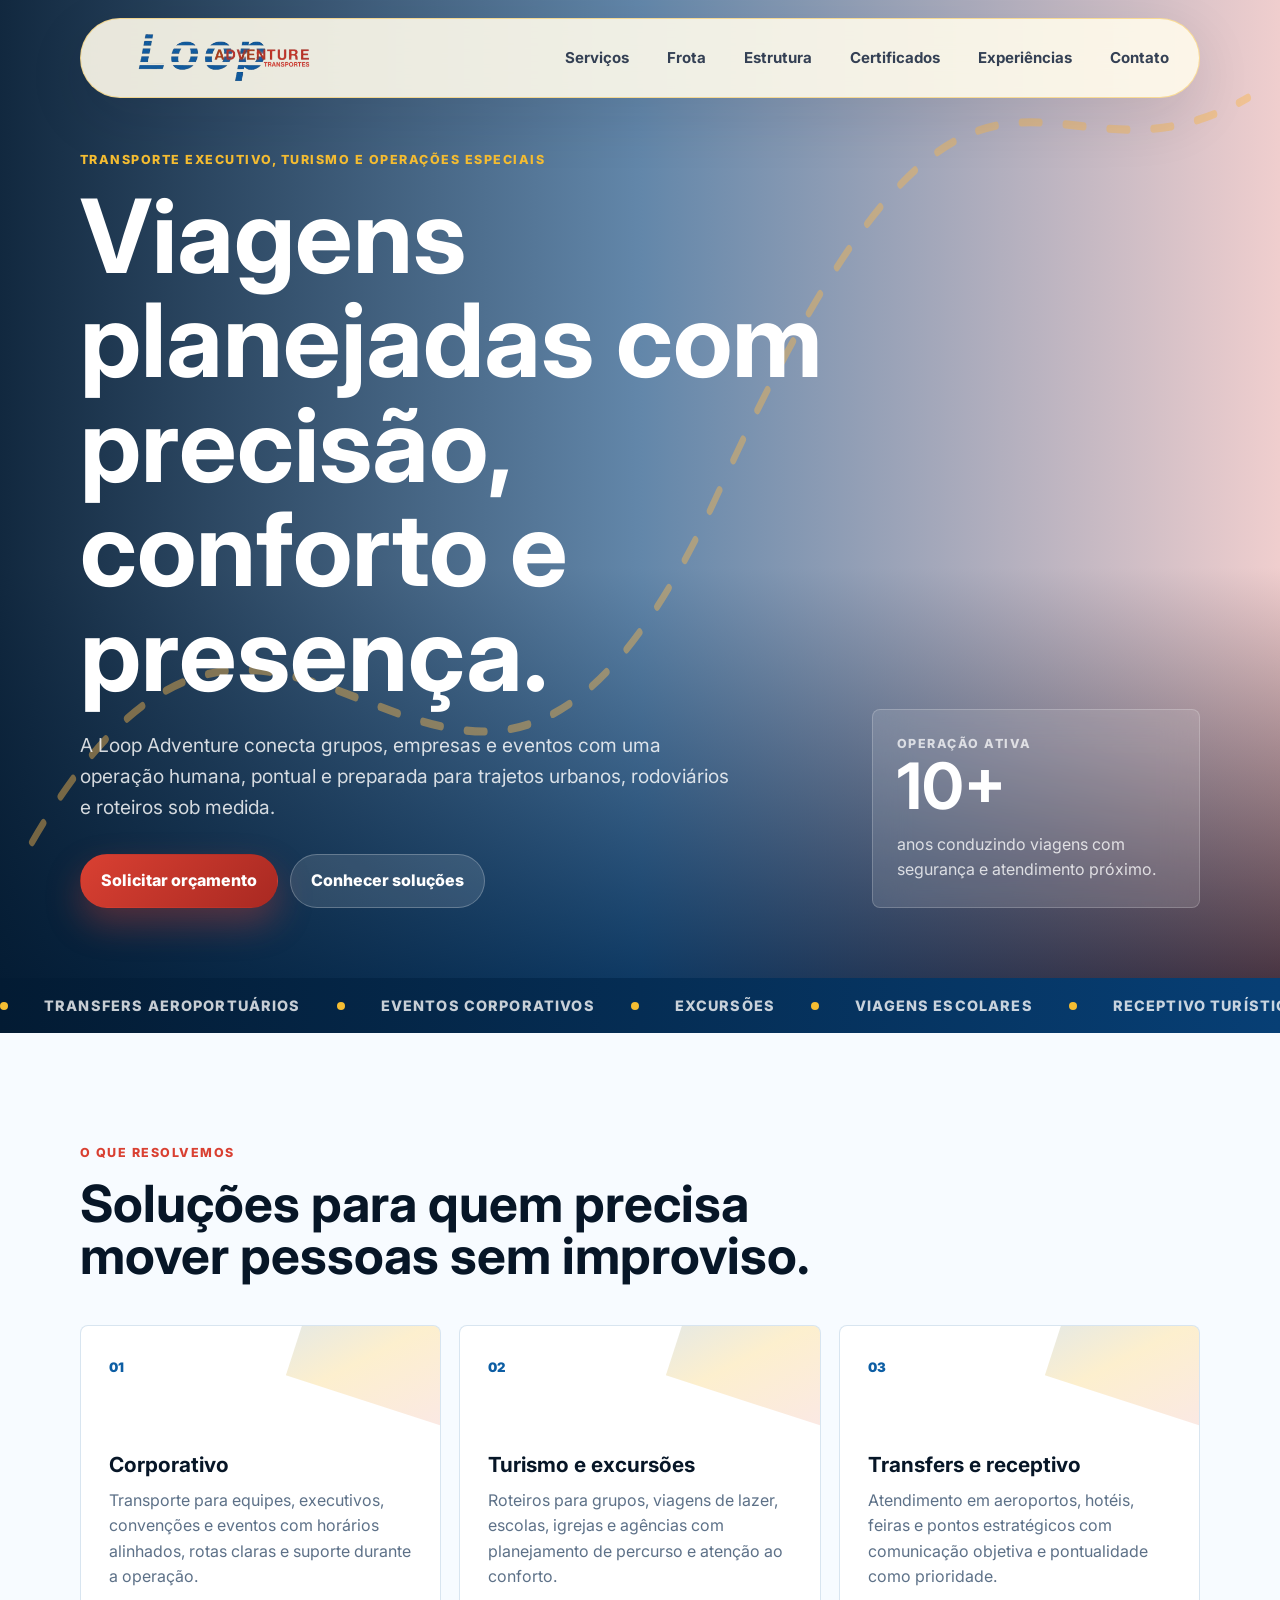
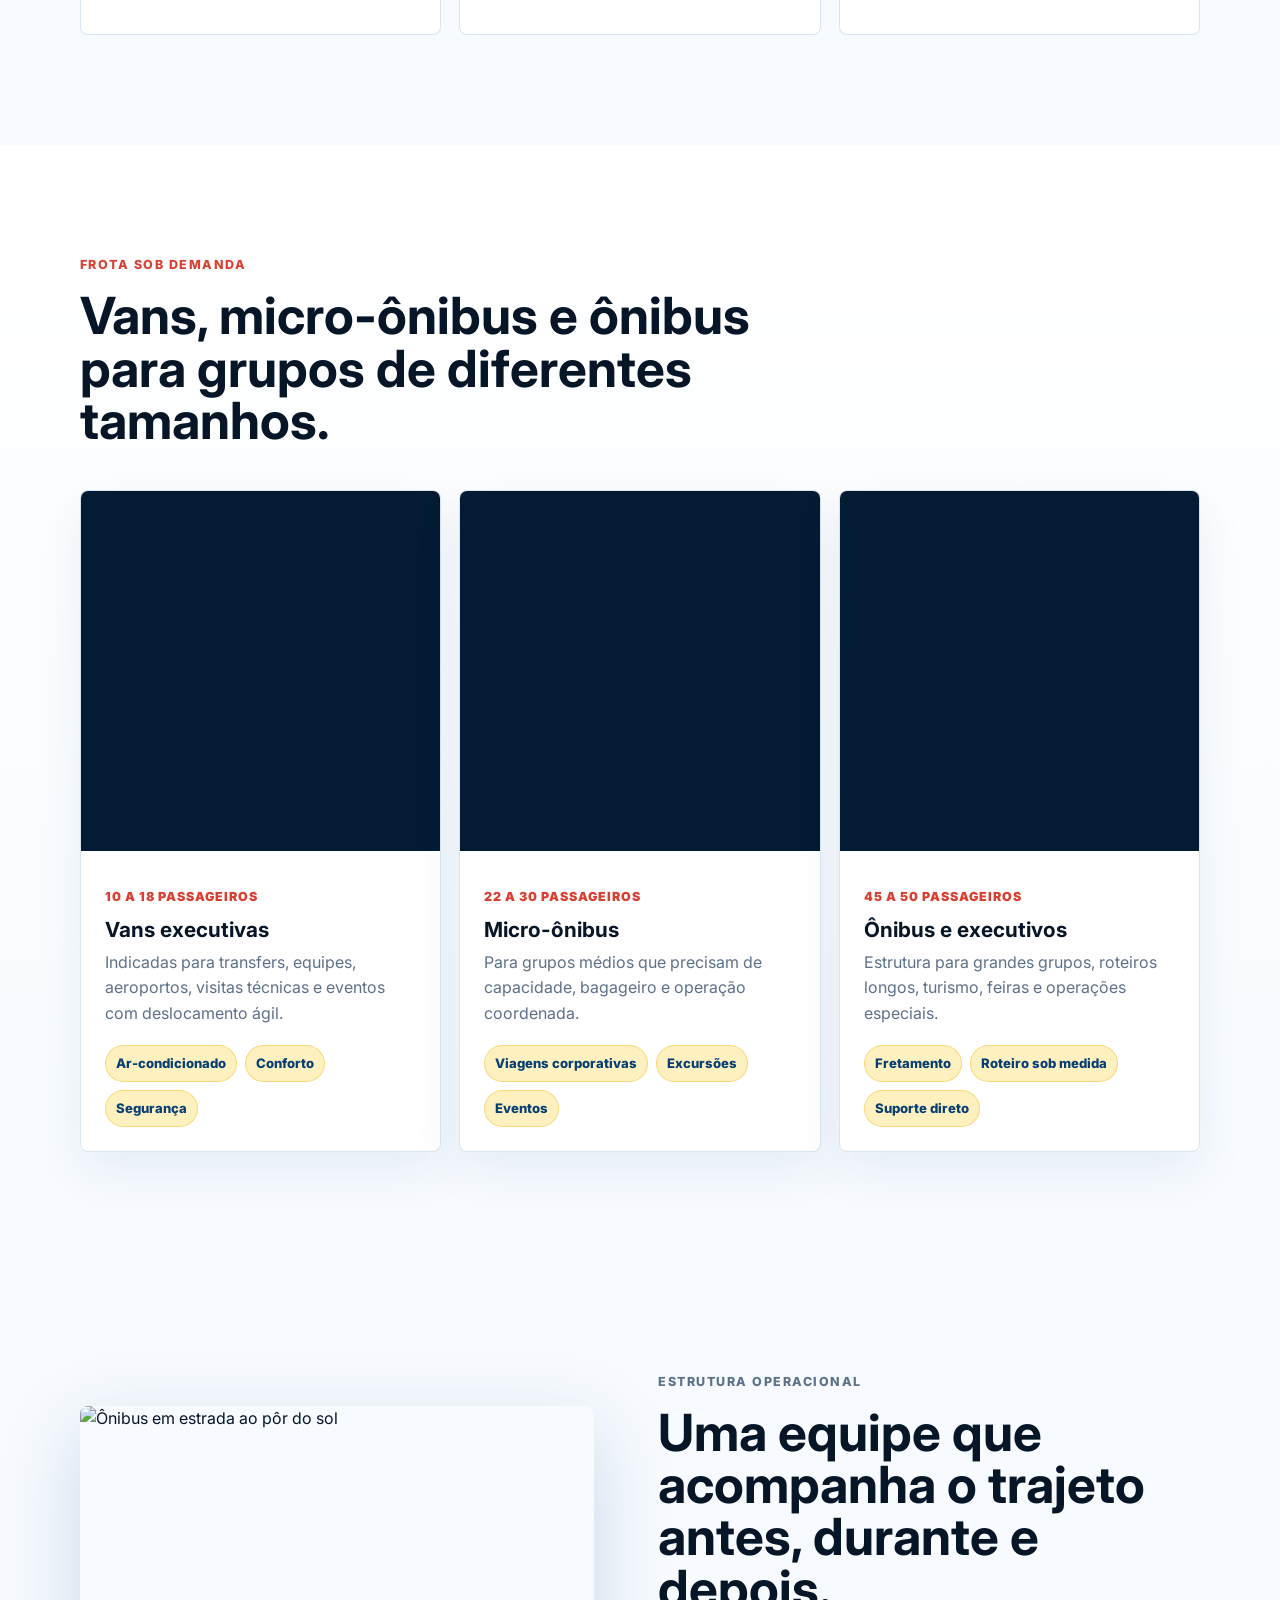
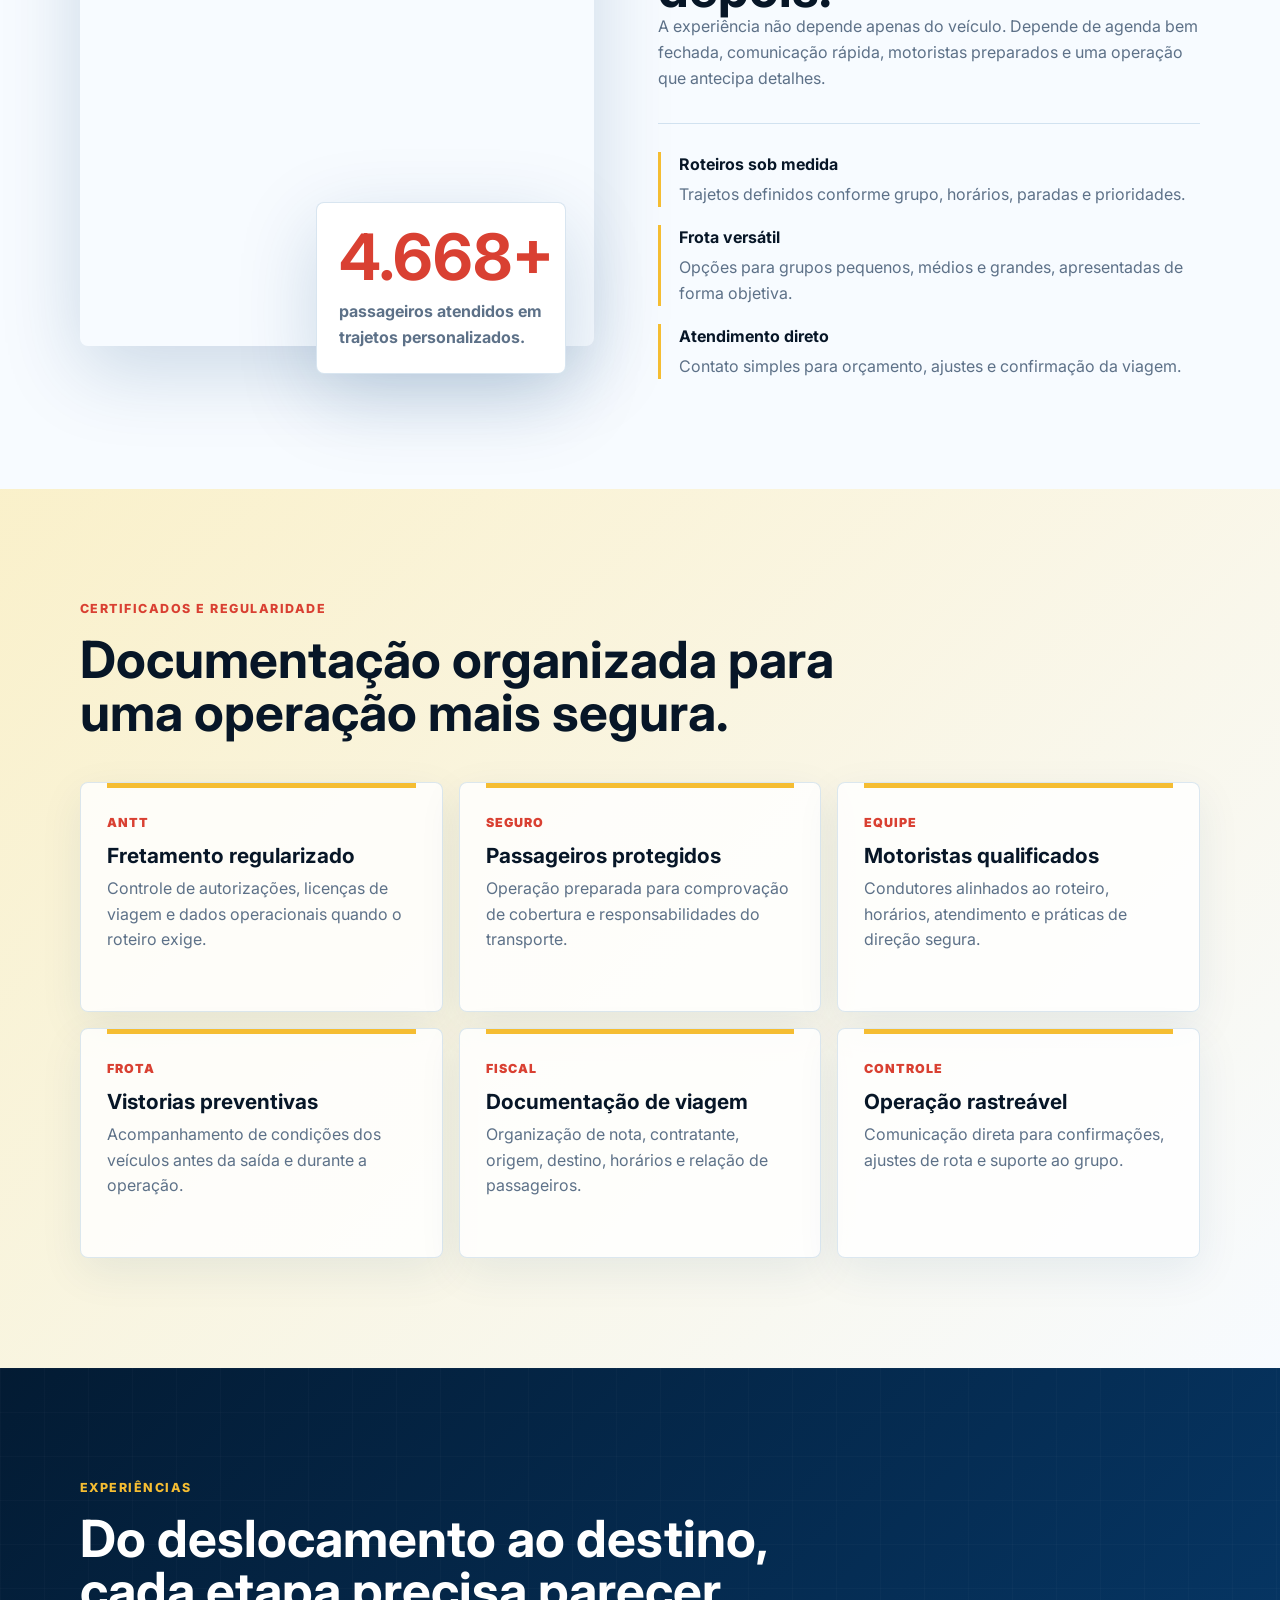
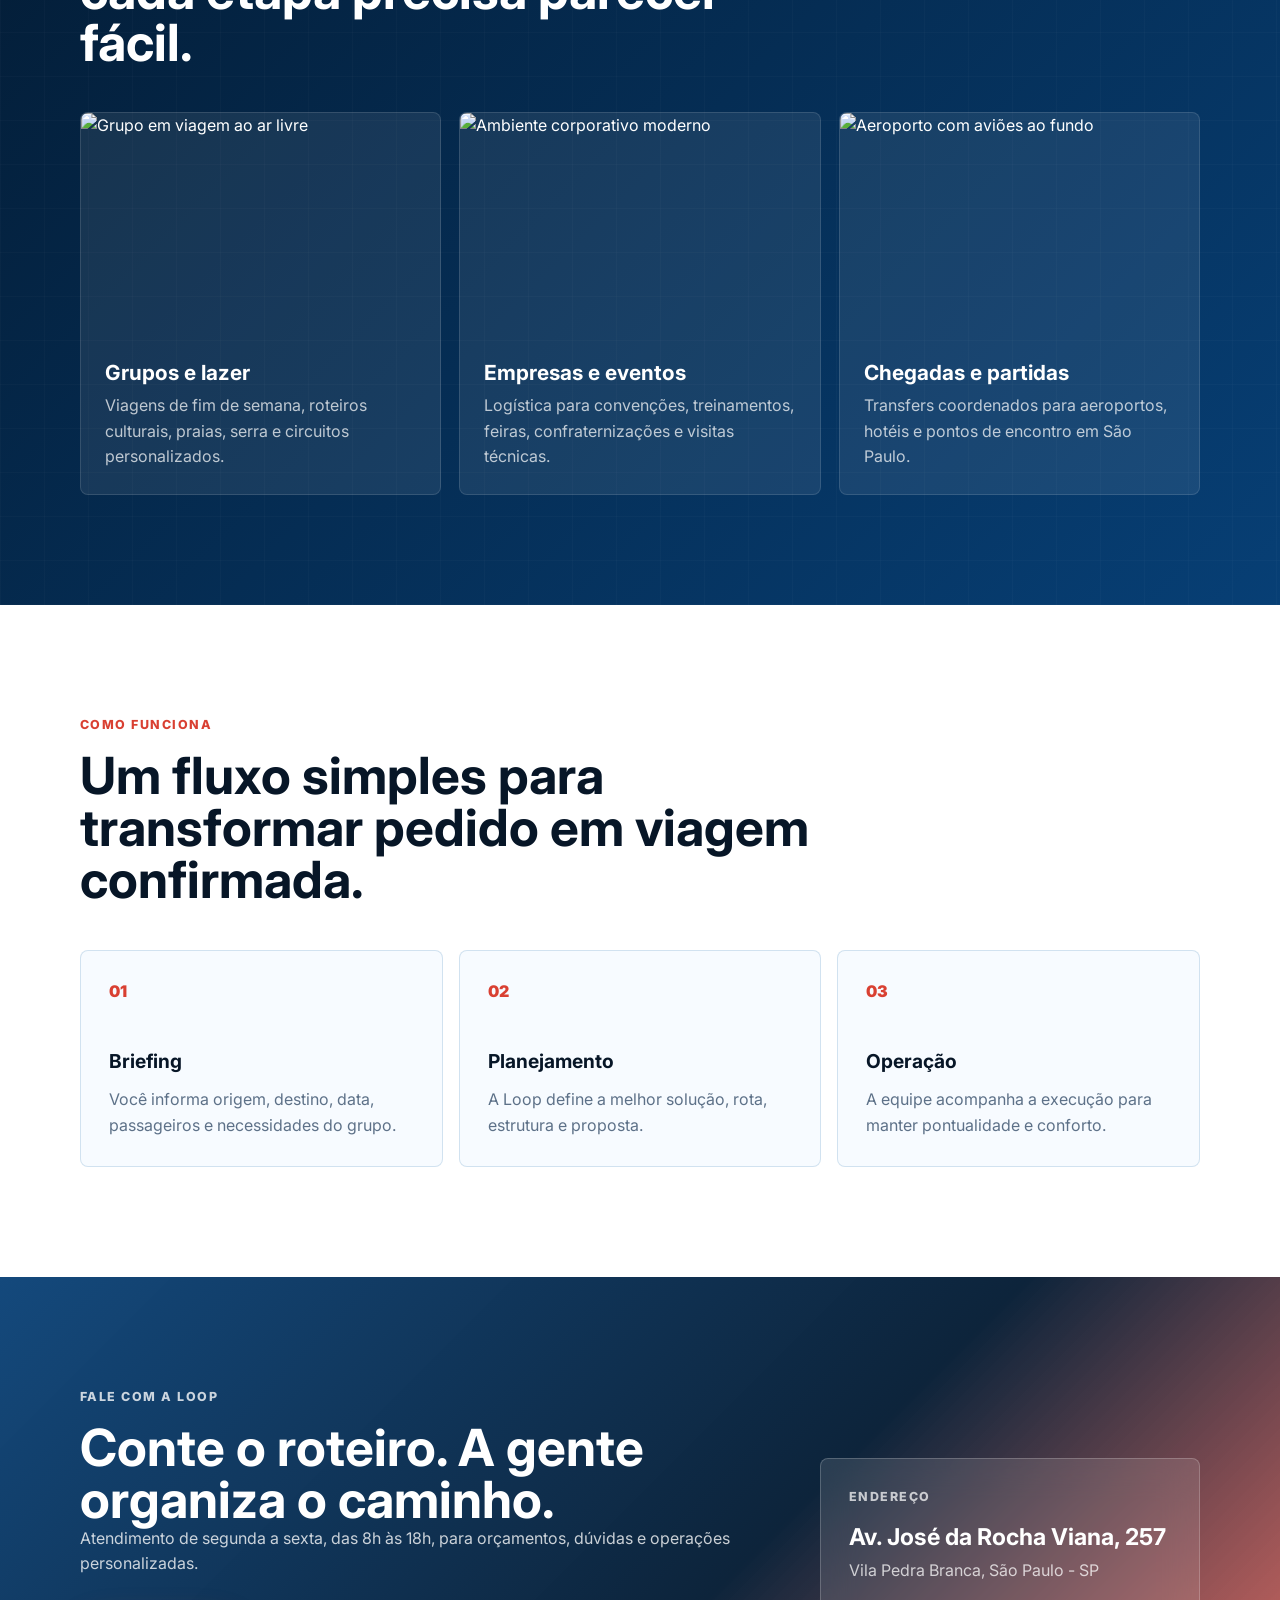
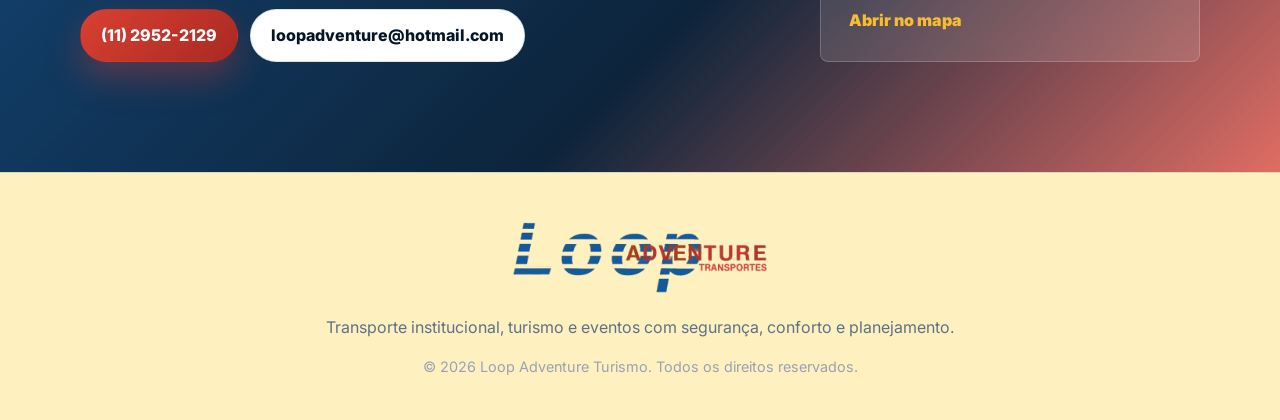
==== commit c5a64b16: "Add fleet media and certification sections" ====
--- a/index.html
+++ b/index.html
@@ -25,7 +25,9 @@
     </button>
     <nav class="nav-menu" data-menu>
       <a href="#servicos">Servi&ccedil;os</a>
+      <a href="#frota">Frota</a>
       <a href="#estrutura">Estrutura</a>
+      <a href="#certificacoes">Certificados</a>
       <a href="#experiencias">Experi&ecirc;ncias</a>
       <a href="#contato">Contato</a>
     </nav>
@@ -95,6 +97,54 @@
       </div>
     </section>
 
+    <section id="frota" class="section fleet-section">
+      <div class="section-heading reveal">
+        <p class="eyebrow">Frota sob demanda</p>
+        <h2>Vans, micro-&ocirc;nibus e &ocirc;nibus para grupos de diferentes tamanhos.</h2>
+      </div>
+      <div class="fleet-layout">
+        <article class="fleet-card reveal">
+          <video src="assets/frota-01.mp4" muted autoplay loop playsinline preload="metadata"></video>
+          <div>
+            <span>10 a 18 passageiros</span>
+            <h3>Vans executivas</h3>
+            <p>Indicadas para transfers, equipes, aeroportos, visitas t&eacute;cnicas e eventos com deslocamento &aacute;gil.</p>
+            <ul>
+              <li>Ar-condicionado</li>
+              <li>Conforto</li>
+              <li>Seguran&ccedil;a</li>
+            </ul>
+          </div>
+        </article>
+        <article class="fleet-card reveal delay-1">
+          <video src="assets/frota-02.mp4" muted autoplay loop playsinline preload="metadata"></video>
+          <div>
+            <span>22 a 30 passageiros</span>
+            <h3>Micro-&ocirc;nibus</h3>
+            <p>Para grupos m&eacute;dios que precisam de capacidade, bagageiro e opera&ccedil;&atilde;o coordenada.</p>
+            <ul>
+              <li>Viagens corporativas</li>
+              <li>Excurs&otilde;es</li>
+              <li>Eventos</li>
+            </ul>
+          </div>
+        </article>
+        <article class="fleet-card reveal delay-2">
+          <video src="assets/frota-03.mp4" muted autoplay loop playsinline preload="metadata"></video>
+          <div>
+            <span>45 a 50 passageiros</span>
+            <h3>&Ocirc;nibus e executivos</h3>
+            <p>Estrutura para grandes grupos, roteiros longos, turismo, feiras e opera&ccedil;&otilde;es especiais.</p>
+            <ul>
+              <li>Fretamento</li>
+              <li>Roteiro sob medida</li>
+              <li>Suporte direto</li>
+            </ul>
+          </div>
+        </article>
+      </div>
+    </section>
+
     <section id="estrutura" class="section split">
       <div class="visual-stack reveal">
         <img src="https://images.unsplash.com/photo-1544620347-c4fd4a3d5957?auto=format&fit=crop&w=1400&q=80" alt="&Ocirc;nibus em estrada ao p&ocirc;r do sol" />
@@ -121,6 +171,45 @@
             <span>Contato simples para or&ccedil;amento, ajustes e confirma&ccedil;&atilde;o da viagem.</span>
           </div>
         </div>
+      </div>
+    </section>
+
+    <section id="certificacoes" class="section certifications-section">
+      <div class="section-heading reveal">
+        <p class="eyebrow">Certificados e regularidade</p>
+        <h2>Documenta&ccedil;&atilde;o organizada para uma opera&ccedil;&atilde;o mais segura.</h2>
+      </div>
+      <div class="cert-grid">
+        <article class="cert-card reveal">
+          <span>ANTT</span>
+          <h3>Fretamento regularizado</h3>
+          <p>Controle de autoriza&ccedil;&otilde;es, licen&ccedil;as de viagem e dados operacionais quando o roteiro exige.</p>
+        </article>
+        <article class="cert-card reveal delay-1">
+          <span>Seguro</span>
+          <h3>Passageiros protegidos</h3>
+          <p>Opera&ccedil;&atilde;o preparada para comprova&ccedil;&atilde;o de cobertura e responsabilidades do transporte.</p>
+        </article>
+        <article class="cert-card reveal delay-2">
+          <span>Equipe</span>
+          <h3>Motoristas qualificados</h3>
+          <p>Condutores alinhados ao roteiro, hor&aacute;rios, atendimento e pr&aacute;ticas de dire&ccedil;&atilde;o segura.</p>
+        </article>
+        <article class="cert-card reveal">
+          <span>Frota</span>
+          <h3>Vistorias preventivas</h3>
+          <p>Acompanhamento de condi&ccedil;&otilde;es dos ve&iacute;culos antes da sa&iacute;da e durante a opera&ccedil;&atilde;o.</p>
+        </article>
+        <article class="cert-card reveal delay-1">
+          <span>Fiscal</span>
+          <h3>Documenta&ccedil;&atilde;o de viagem</h3>
+          <p>Organiza&ccedil;&atilde;o de nota, contratante, origem, destino, hor&aacute;rios e rela&ccedil;&atilde;o de passageiros.</p>
+        </article>
+        <article class="cert-card reveal delay-2">
+          <span>Controle</span>
+          <h3>Opera&ccedil;&atilde;o rastre&aacute;vel</h3>
+          <p>Comunica&ccedil;&atilde;o direta para confirma&ccedil;&otilde;es, ajustes de rota e suporte ao grupo.</p>
+        </article>
       </div>
     </section>
 
--- a/style.css
+++ b/style.css
@@ -428,9 +428,81 @@
 .split-content p,
 .experience-card p,
 .timeline p,
+.fleet-card p,
+.cert-card p,
 .contact-content p,
 .footer p {
   color: var(--muted);
+}
+
+.fleet-section {
+  background: linear-gradient(180deg, #fff, var(--paper));
+}
+
+.fleet-layout {
+  display: grid;
+  gap: 18px;
+  grid-template-columns: repeat(3, minmax(0, 1fr));
+  margin-top: 44px;
+}
+
+.fleet-card {
+  background: #fff;
+  border: 1px solid var(--line);
+  border-radius: var(--radius);
+  box-shadow: 0 18px 50px rgba(7, 63, 117, 0.08);
+  overflow: hidden;
+  transition: transform 0.28s ease, box-shadow 0.28s ease;
+}
+
+.fleet-card:hover {
+  box-shadow: var(--shadow);
+  transform: translateY(-8px);
+}
+
+.fleet-card video {
+  aspect-ratio: 4 / 5;
+  background: var(--blue-deep);
+  height: 360px;
+  object-fit: cover;
+  width: 100%;
+}
+
+.fleet-card div {
+  padding: 24px;
+}
+
+.fleet-card span,
+.cert-card span {
+  color: var(--red);
+  display: inline-block;
+  font-size: 0.78rem;
+  font-weight: 900;
+  letter-spacing: 0.08em;
+  margin-bottom: 12px;
+  text-transform: uppercase;
+}
+
+.fleet-card h3 {
+  margin-bottom: 10px;
+}
+
+.fleet-card ul {
+  display: flex;
+  flex-wrap: wrap;
+  gap: 8px;
+  list-style: none;
+  margin-top: 18px;
+}
+
+.fleet-card li {
+  background: var(--gold-soft);
+  border: 1px solid rgba(245, 189, 50, 0.5);
+  border-radius: 999px;
+  color: var(--blue-dark);
+  font-size: 0.82rem;
+  font-weight: 800;
+  padding: 7px 10px;
 }
 
 .split {
@@ -499,6 +571,44 @@
   margin-top: 4px;
 }
 
+.certifications-section {
+  background:
+    linear-gradient(135deg, rgba(255, 241, 191, 0.8), rgba(247, 251, 255, 0.96)),
+    linear-gradient(90deg, rgba(13, 94, 164, 0.08), rgba(217, 64, 50, 0.06));
+}
+
+.cert-grid {
+  display: grid;
+  gap: 16px;
+  grid-template-columns: repeat(3, minmax(0, 1fr));
+  margin-top: 44px;
+}
+
+.cert-card {
+  background: rgba(255, 255, 255, 0.82);
+  border: 1px solid rgba(13, 94, 164, 0.14);
+  border-radius: var(--radius);
+  box-shadow: 0 14px 44px rgba(7, 63, 117, 0.08);
+  min-height: 230px;
+  padding: 26px;
+  position: relative;
+  overflow: hidden;
+}
+
+.cert-card::after {
+  background: var(--gold);
+  content: "";
+  height: 5px;
+  left: 26px;
+  position: absolute;
+  right: 26px;
+  top: 0;
+}
+
+.cert-card h3 {
+  margin-bottom: 10px;
+}
+
 .dark-section {
   background: linear-gradient(135deg, var(--blue-deep), var(--blue-dark));
   color: #fff;
@@ -690,13 +800,29 @@
 @media (max-width: 900px) {
   .navbar {
     border-radius: 24px;
+    display: grid;
+    grid-template-columns: minmax(0, 1fr) 44px;
+    left: 10px;
+    max-width: none;
+    padding-right: 14px;
+    right: auto;
+    transform: none;
+    width: calc(100vw - 20px);
   }
 
   .menu-toggle {
-    display: grid !important;
-    position: fixed;
-    right: 22px;
-    top: 28px;
+    align-items: center;
+    background: var(--blue);
+    border-radius: 50%;
+    display: grid;
+    height: 44px;
+    justify-self: end;
+    opacity: 1;
+    place-items: center;
+    position: static;
+    transform: none;
+    visibility: visible;
+    width: 44px;
   }
 
   .menu-toggle.is-open span:nth-child(1) {
@@ -757,6 +883,8 @@
 
   .service-grid,
   .experience-grid,
+  .fleet-layout,
+  .cert-grid,
   .timeline {
     grid-template-columns: 1fr;
   }
@@ -770,8 +898,12 @@
 
 @media (max-width: 560px) {
   .navbar {
-    max-width: calc(100% - 20px);
+    left: 10px;
+    max-width: none;
+    right: auto;
     top: 10px;
+    transform: none;
+    width: calc(100vw - 20px);
   }
 
   .brand img {
@@ -834,9 +966,15 @@
   }
 
   .service-card,
+  .fleet-card div,
+  .cert-card,
   .timeline li,
   .contact-card {
     padding: 22px;
+  }
+
+  .fleet-card video {
+    height: 300px;
   }
 
   .floating-note {
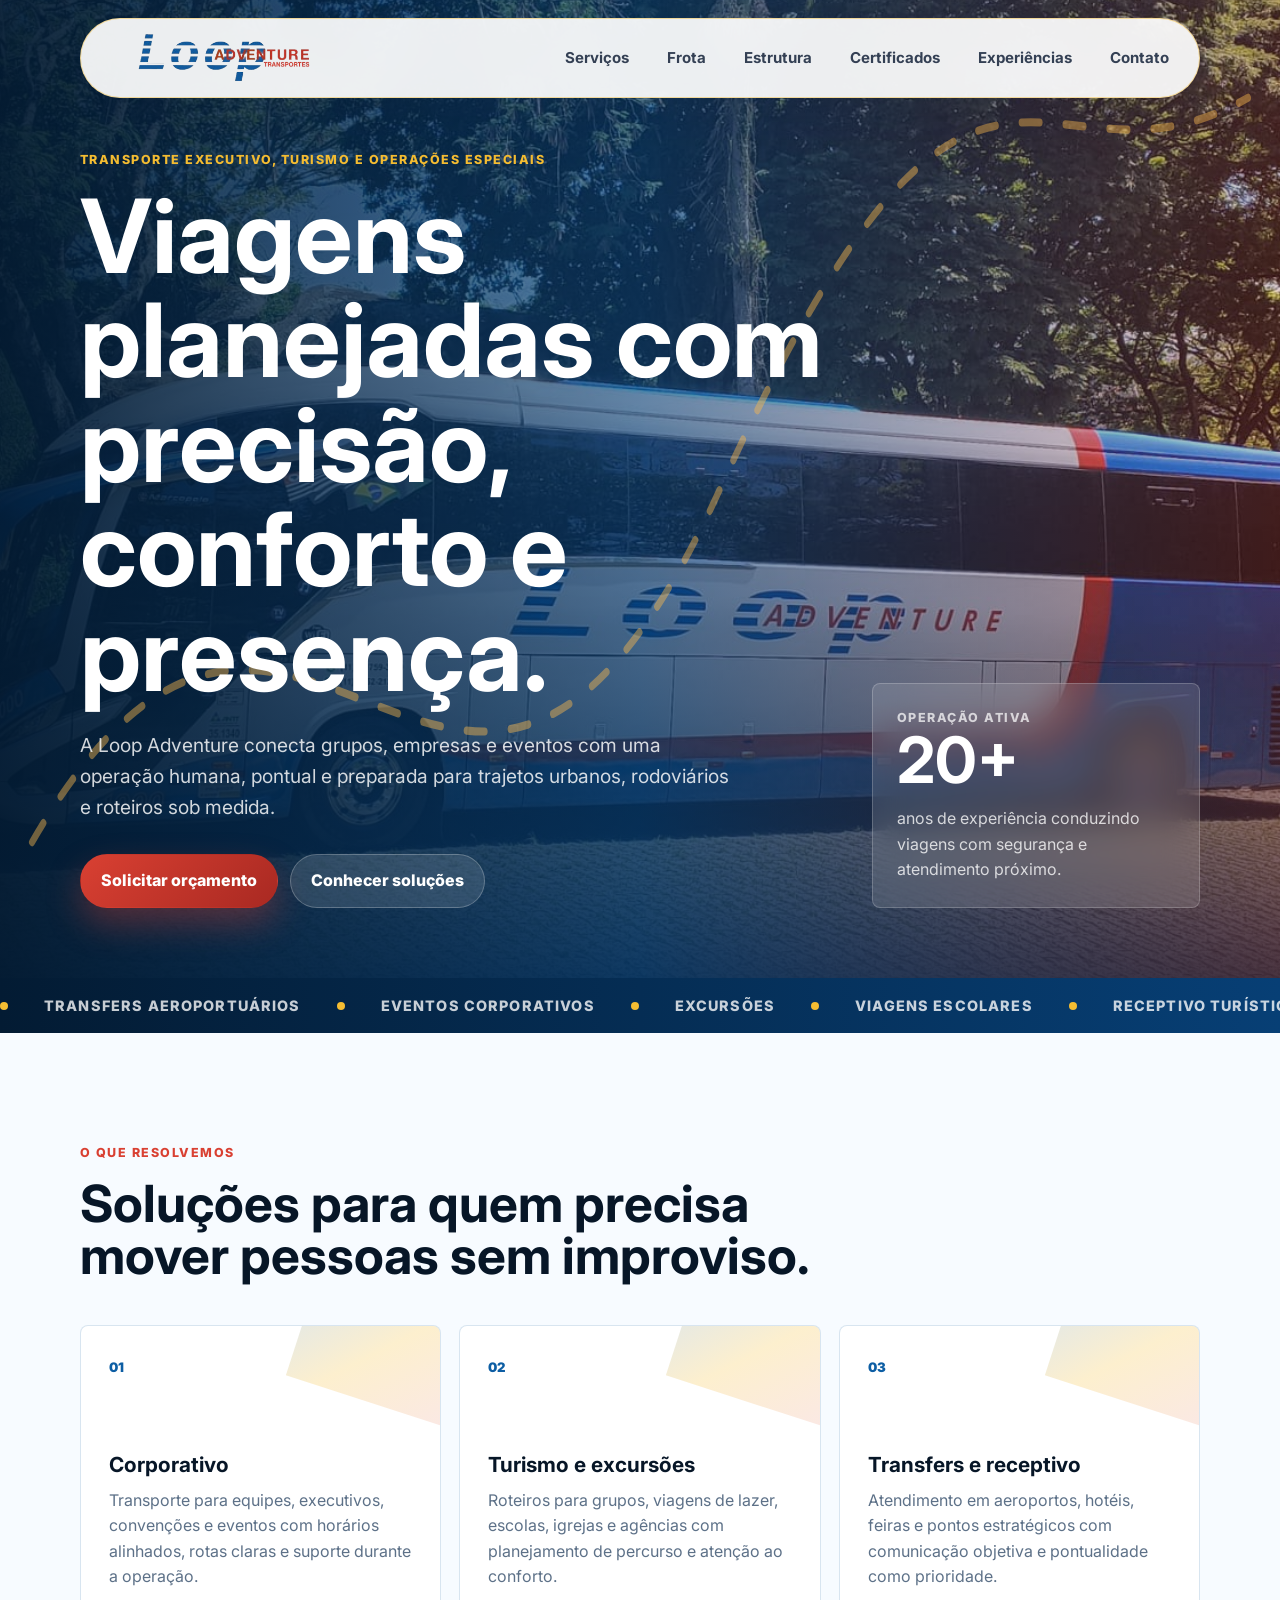
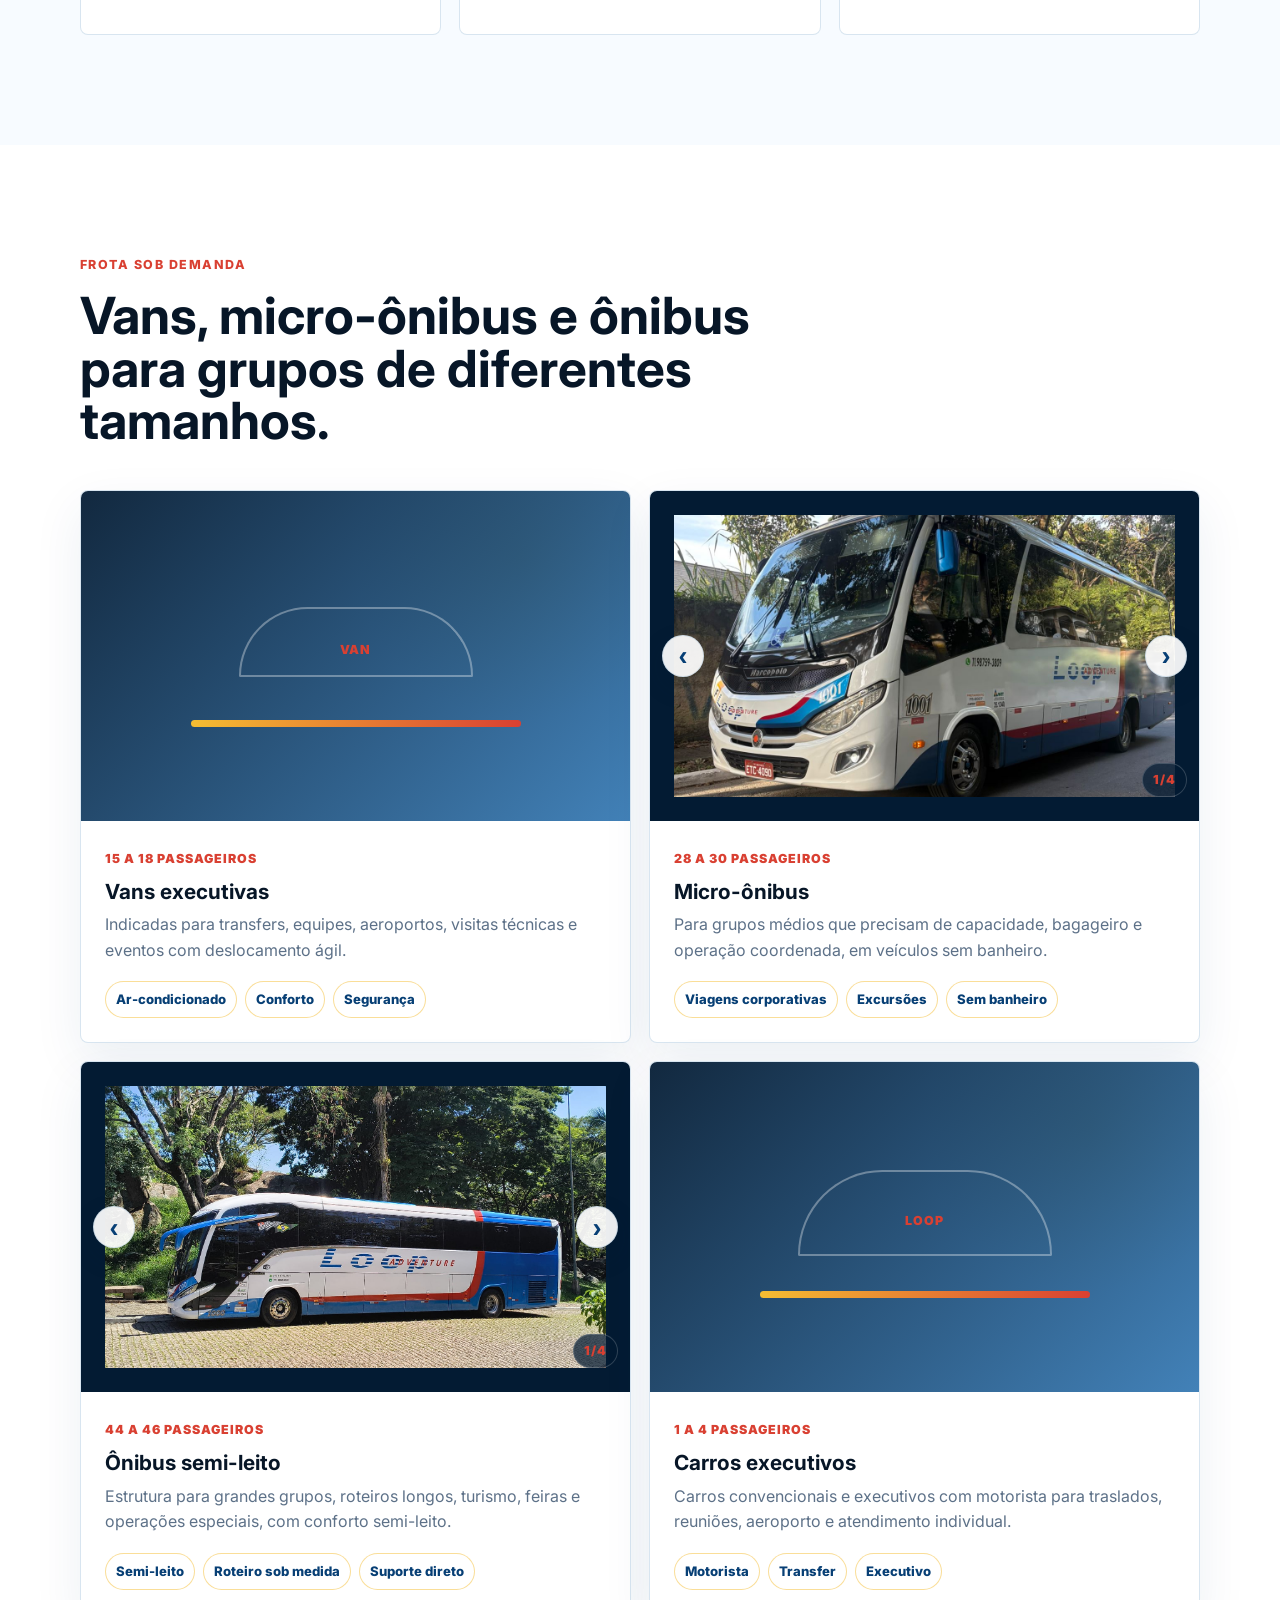
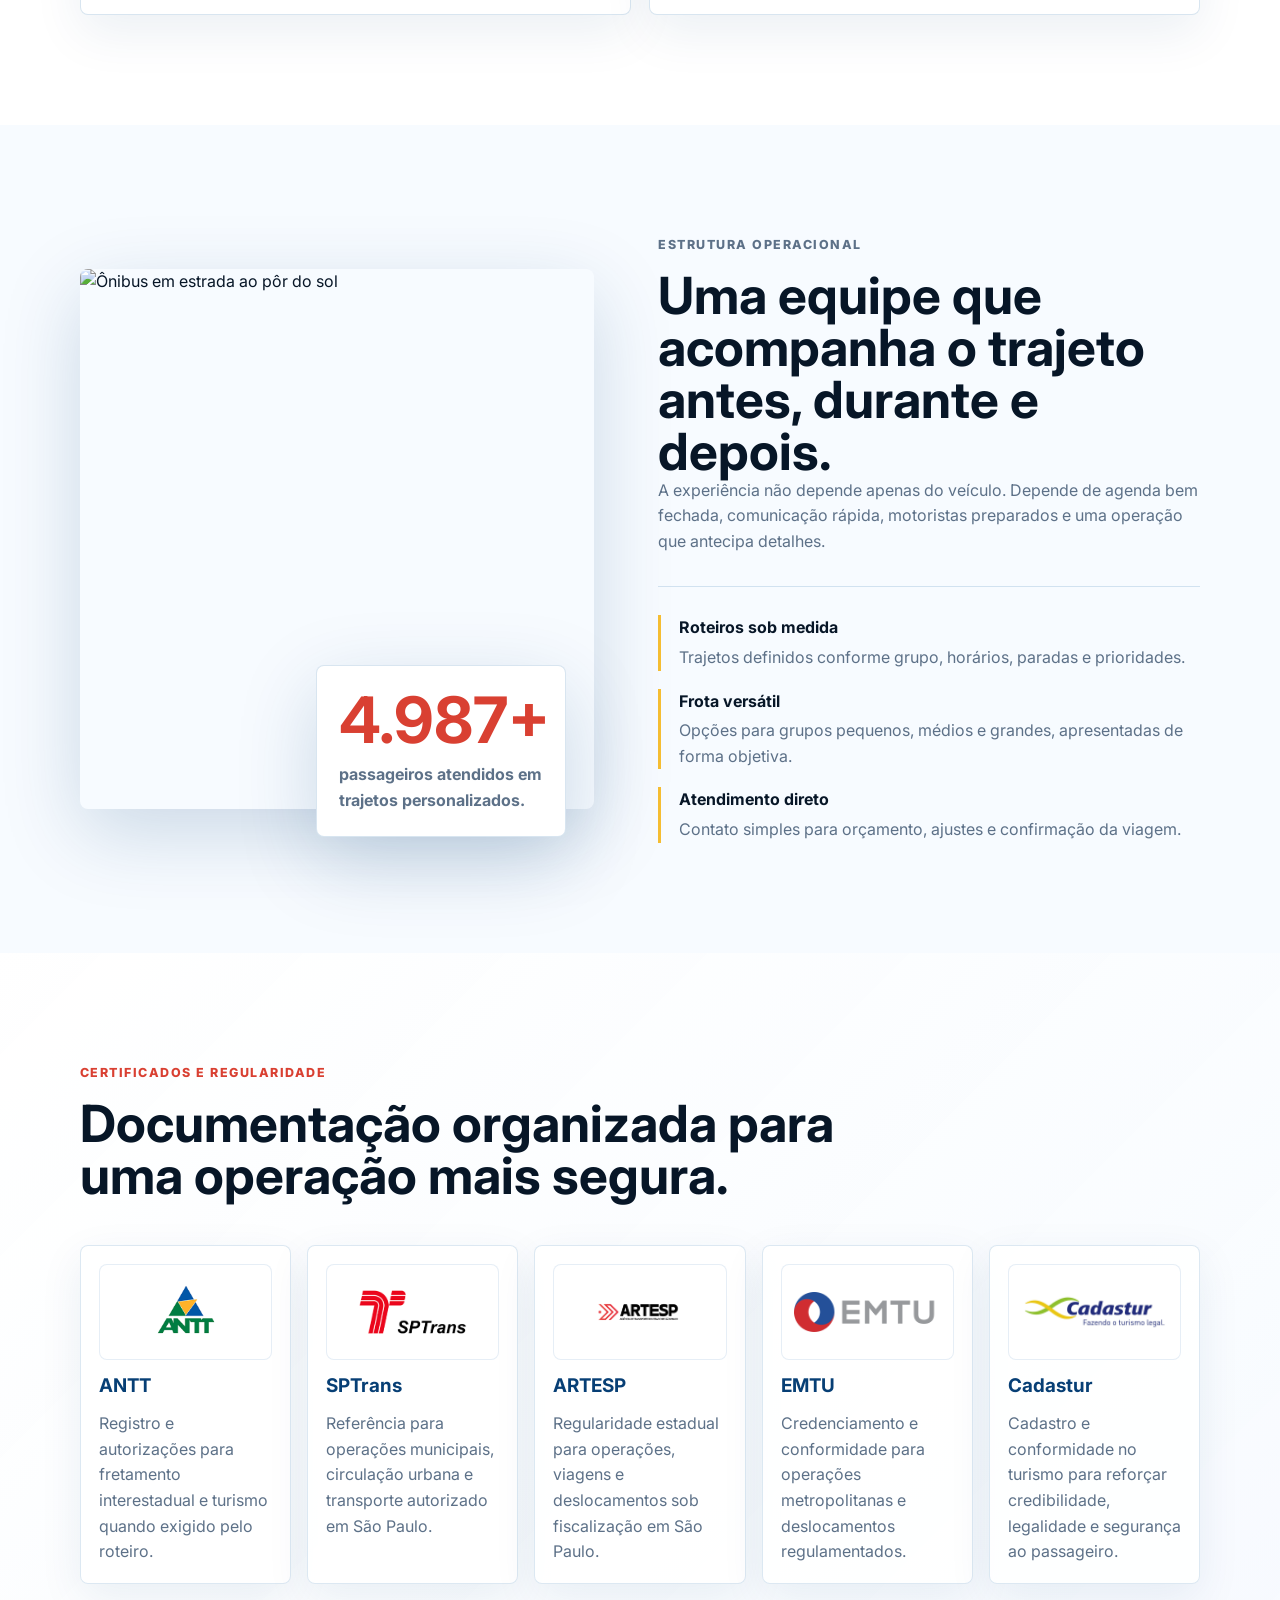
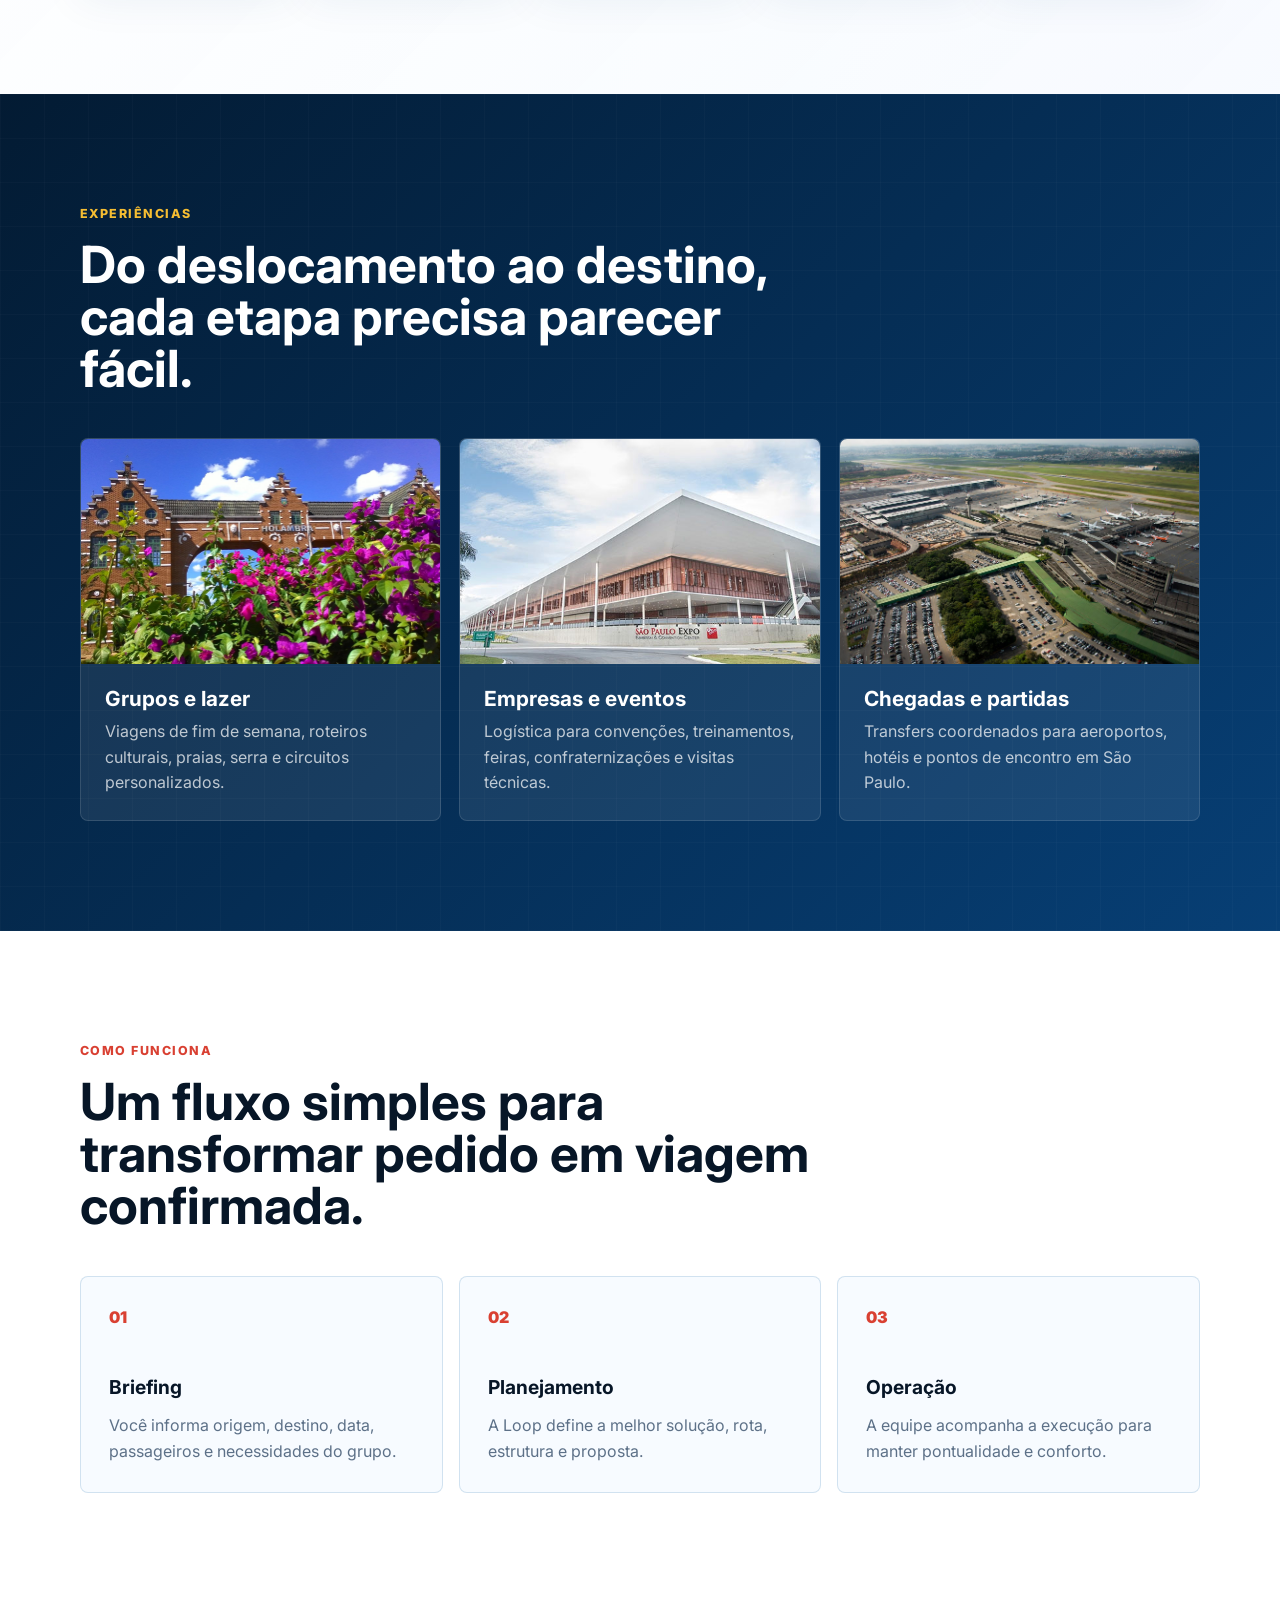
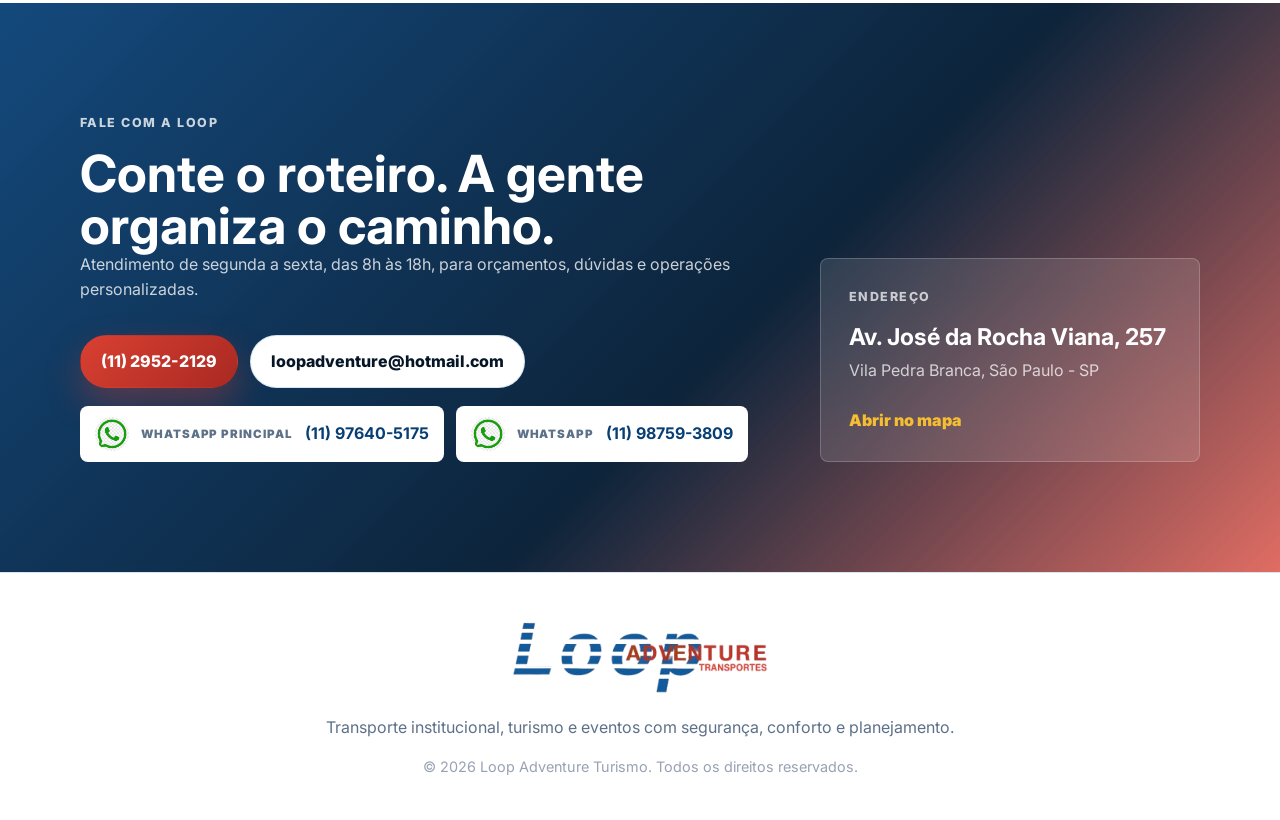
==== commit b4423753: "Update fleet galleries and contact assets" ====
--- a/index.html
+++ b/index.html
@@ -47,14 +47,14 @@
         <h1>Viagens planejadas com precis&atilde;o, conforto e presen&ccedil;a.</h1>
         <p class="hero-copy">A Loop Adventure conecta grupos, empresas e eventos com uma opera&ccedil;&atilde;o humana, pontual e preparada para trajetos urbanos, rodovi&aacute;rios e roteiros sob medida.</p>
         <div class="hero-actions">
-          <a class="btn primary" href="https://wa.me/551129522129" target="_blank" rel="noreferrer">Solicitar or&ccedil;amento</a>
+          <a class="btn primary" href="https://wa.me/5511976405175" target="_blank" rel="noreferrer">Solicitar or&ccedil;amento</a>
           <a class="btn secondary" href="#servicos">Conhecer solu&ccedil;&otilde;es</a>
         </div>
       </div>
       <aside class="hero-panel reveal delay-1" aria-label="Indicadores da empresa">
         <span>Opera&ccedil;&atilde;o ativa</span>
-        <strong data-counter="10">0</strong>
-        <p>anos conduzindo viagens com seguran&ccedil;a e atendimento pr&oacute;ximo.</p>
+        <strong data-counter="20">0</strong>
+        <p>anos de experi&ecirc;ncia conduzindo viagens com seguran&ccedil;a e atendimento pr&oacute;ximo.</p>
       </aside>
     </section>
 
@@ -104,9 +104,11 @@
       </div>
       <div class="fleet-layout">
         <article class="fleet-card reveal">
-          <video src="assets/frota-01.mp4" muted autoplay loop playsinline preload="metadata"></video>
-          <div>
-            <span>10 a 18 passageiros</span>
+          <div class="fleet-placeholder van-placeholder" aria-hidden="true">
+            <span>Van</span>
+          </div>
+          <div>
+            <span>15 a 18 passageiros</span>
             <h3>Vans executivas</h3>
             <p>Indicadas para transfers, equipes, aeroportos, visitas t&eacute;cnicas e eventos com deslocamento &aacute;gil.</p>
             <ul>
@@ -117,28 +119,65 @@
           </div>
         </article>
         <article class="fleet-card reveal delay-1">
-          <video src="assets/frota-02.mp4" muted autoplay loop playsinline preload="metadata"></video>
-          <div>
-            <span>22 a 30 passageiros</span>
+          <div class="fleet-gallery" data-gallery aria-label="Fotos do micro-&ocirc;nibus">
+            <button class="gallery-arrow prev" type="button" aria-label="Foto anterior">‹</button>
+            <img src="fotosFrota/micro1.jpg" alt="Micro-&ocirc;nibus Loop Adventure" data-gallery-image />
+            <button class="gallery-arrow next" type="button" aria-label="Pr&oacute;xima foto">›</button>
+            <span class="gallery-count" data-gallery-count>1/4</span>
+            <div class="gallery-images" hidden>
+              <span data-src="fotosFrota/micro1.jpg" data-alt="Micro-&ocirc;nibus Loop Adventure em vista frontal lateral" data-position="center center"></span>
+              <span data-src="fotosFrota/micro2.jpg" data-alt="Micro-&ocirc;nibus Loop Adventure em vista lateral" data-position="center center"></span>
+              <span data-src="fotosFrota/micro3.jpg" data-alt="Micro-&ocirc;nibus Loop Adventure em detalhe externo" data-position="center center"></span>
+              <span data-src="fotosFrota/micro4.jpg" data-alt="Micro-&ocirc;nibus Loop Adventure" data-position="center center"></span>
+            </div>
+          </div>
+          <div>
+            <span>28 a 30 passageiros</span>
             <h3>Micro-&ocirc;nibus</h3>
-            <p>Para grupos m&eacute;dios que precisam de capacidade, bagageiro e opera&ccedil;&atilde;o coordenada.</p>
+            <p>Para grupos m&eacute;dios que precisam de capacidade, bagageiro e opera&ccedil;&atilde;o coordenada, em ve&iacute;culos sem banheiro.</p>
             <ul>
               <li>Viagens corporativas</li>
               <li>Excurs&otilde;es</li>
-              <li>Eventos</li>
+              <li>Sem banheiro</li>
             </ul>
           </div>
         </article>
         <article class="fleet-card reveal delay-2">
-          <video src="assets/frota-03.mp4" muted autoplay loop playsinline preload="metadata"></video>
-          <div>
-            <span>45 a 50 passageiros</span>
-            <h3>&Ocirc;nibus e executivos</h3>
-            <p>Estrutura para grandes grupos, roteiros longos, turismo, feiras e opera&ccedil;&otilde;es especiais.</p>
+          <div class="fleet-gallery" data-gallery aria-label="Fotos do &ocirc;nibus semi-leito">
+            <button class="gallery-arrow prev" type="button" aria-label="Foto anterior">‹</button>
+            <img class="gallery-photo-side" src="fotosFrota/WhatsApp Image 2026-05-13 at 15.00.16.jpeg" alt="&Ocirc;nibus semi-leito Loop Adventure" data-gallery-image />
+            <button class="gallery-arrow next" type="button" aria-label="Pr&oacute;xima foto">›</button>
+            <span class="gallery-count" data-gallery-count>1/4</span>
+            <div class="gallery-images" hidden>
+              <span data-src="fotosFrota/WhatsApp Image 2026-05-13 at 15.00.16.jpeg" data-alt="&Ocirc;nibus semi-leito Loop Adventure em vista lateral" data-position="center center"></span>
+              <span data-src="fotosFrota/WhatsApp Image 2026-05-13 at 15.00.17.jpeg" data-alt="&Ocirc;nibus semi-leito Loop Adventure em vista frontal" data-position="center center"></span>
+              <span data-src="fotosFrota/WhatsApp Image 2026-05-13 at 15.00.17 (1).jpeg" data-alt="&Ocirc;nibus semi-leito Loop Adventure em vista traseira" data-position="center center"></span>
+              <span data-src="fotosFrota/WhatsApp Image 2026-05-13 at 15.00.16 (1).jpeg" data-alt="&Ocirc;nibus semi-leito Loop Adventure na garagem" data-position="center 72%"></span>
+            </div>
+          </div>
+          <div>
+            <span>44 a 46 passageiros</span>
+            <h3>&Ocirc;nibus semi-leito</h3>
+            <p>Estrutura para grandes grupos, roteiros longos, turismo, feiras e opera&ccedil;&otilde;es especiais, com conforto semi-leito.</p>
             <ul>
-              <li>Fretamento</li>
+              <li>Semi-leito</li>
               <li>Roteiro sob medida</li>
               <li>Suporte direto</li>
+            </ul>
+          </div>
+        </article>
+        <article class="fleet-card fleet-card-static reveal">
+          <div class="fleet-placeholder" aria-hidden="true">
+            <span>Loop</span>
+          </div>
+          <div>
+            <span>1 a 4 passageiros</span>
+            <h3>Carros executivos</h3>
+            <p>Carros convencionais e executivos com motorista para traslados, reuni&otilde;es, aeroporto e atendimento individual.</p>
+            <ul>
+              <li>Motorista</li>
+              <li>Transfer</li>
+              <li>Executivo</li>
             </ul>
           </div>
         </article>
@@ -179,36 +218,31 @@
         <p class="eyebrow">Certificados e regularidade</p>
         <h2>Documenta&ccedil;&atilde;o organizada para uma opera&ccedil;&atilde;o mais segura.</h2>
       </div>
-      <div class="cert-grid">
-        <article class="cert-card reveal">
-          <span>ANTT</span>
-          <h3>Fretamento regularizado</h3>
-          <p>Controle de autoriza&ccedil;&otilde;es, licen&ccedil;as de viagem e dados operacionais quando o roteiro exige.</p>
-        </article>
-        <article class="cert-card reveal delay-1">
-          <span>Seguro</span>
-          <h3>Passageiros protegidos</h3>
-          <p>Opera&ccedil;&atilde;o preparada para comprova&ccedil;&atilde;o de cobertura e responsabilidades do transporte.</p>
-        </article>
-        <article class="cert-card reveal delay-2">
-          <span>Equipe</span>
-          <h3>Motoristas qualificados</h3>
-          <p>Condutores alinhados ao roteiro, hor&aacute;rios, atendimento e pr&aacute;ticas de dire&ccedil;&atilde;o segura.</p>
-        </article>
-        <article class="cert-card reveal">
-          <span>Frota</span>
-          <h3>Vistorias preventivas</h3>
-          <p>Acompanhamento de condi&ccedil;&otilde;es dos ve&iacute;culos antes da sa&iacute;da e durante a opera&ccedil;&atilde;o.</p>
-        </article>
-        <article class="cert-card reveal delay-1">
-          <span>Fiscal</span>
-          <h3>Documenta&ccedil;&atilde;o de viagem</h3>
-          <p>Organiza&ccedil;&atilde;o de nota, contratante, origem, destino, hor&aacute;rios e rela&ccedil;&atilde;o de passageiros.</p>
-        </article>
-        <article class="cert-card reveal delay-2">
-          <span>Controle</span>
-          <h3>Opera&ccedil;&atilde;o rastre&aacute;vel</h3>
-          <p>Comunica&ccedil;&atilde;o direta para confirma&ccedil;&otilde;es, ajustes de rota e suporte ao grupo.</p>
+      <div class="cert-grid logo-cert-grid">
+        <article class="cert-logo-card reveal">
+          <img src="assets/certificados/afsafafafs.png" alt="ANTT" />
+          <h3>ANTT</h3>
+          <p>Registro e autoriza&ccedil;&otilde;es para fretamento interestadual e turismo quando exigido pelo roteiro.</p>
+        </article>
+        <article class="cert-logo-card reveal delay-1">
+          <img src="assets/certificados/sptrans.png" alt="SPTrans" />
+          <h3>SPTrans</h3>
+          <p>Refer&ecirc;ncia para opera&ccedil;&otilde;es municipais, circula&ccedil;&atilde;o urbana e transporte autorizado em S&atilde;o Paulo.</p>
+        </article>
+        <article class="cert-logo-card reveal delay-2">
+          <img src="assets/certificados/artesp.png" alt="ARTESP" />
+          <h3>ARTESP</h3>
+          <p>Regularidade estadual para opera&ccedil;&otilde;es, viagens e deslocamentos sob fiscaliza&ccedil;&atilde;o em S&atilde;o Paulo.</p>
+        </article>
+        <article class="cert-logo-card reveal">
+          <img src="assets/certificados/emtu.png" alt="EMTU" />
+          <h3>EMTU</h3>
+          <p>Credenciamento e conformidade para opera&ccedil;&otilde;es metropolitanas e deslocamentos regulamentados.</p>
+        </article>
+        <article class="cert-logo-card reveal delay-1">
+          <img src="assets/certificados/cadastur.png" alt="Cadastur" />
+          <h3>Cadastur</h3>
+          <p>Cadastro e conformidade no turismo para refor&ccedil;ar credibilidade, legalidade e seguran&ccedil;a ao passageiro.</p>
         </article>
       </div>
     </section>
@@ -220,21 +254,21 @@
       </div>
       <div class="experience-grid">
         <article class="experience-card reveal">
-          <img src="https://images.unsplash.com/photo-1500530855697-b586d89ba3ee?auto=format&fit=crop&w=900&q=80" alt="Grupo em viagem ao ar livre" />
+          <img src="fotosViagens/holambra.jpg" alt="Holambra com flores e arquitetura tur&iacute;stica" />
           <div>
             <h3>Grupos e lazer</h3>
             <p>Viagens de fim de semana, roteiros culturais, praias, serra e circuitos personalizados.</p>
           </div>
         </article>
         <article class="experience-card reveal delay-1">
-          <img src="https://images.unsplash.com/photo-1497366754035-f200968a6e72?auto=format&fit=crop&w=900&q=80" alt="Ambiente corporativo moderno" />
+          <img src="fotosViagens/expo.jpg" alt="S&atilde;o Paulo Expo" />
           <div>
             <h3>Empresas e eventos</h3>
             <p>Log&iacute;stica para conven&ccedil;&otilde;es, treinamentos, feiras, confraterniza&ccedil;&otilde;es e visitas t&eacute;cnicas.</p>
           </div>
         </article>
         <article class="experience-card reveal delay-2">
-          <img src="https://images.unsplash.com/photo-1436491865332-7a61a109cc05?auto=format&fit=crop&w=900&q=80" alt="Aeroporto com avi&otilde;es ao fundo" />
+          <img src="fotosViagens/aeroporto.jpg" alt="Aeroporto de Guarulhos" />
           <div>
             <h3>Chegadas e partidas</h3>
             <p>Transfers coordenados para aeroportos, hot&eacute;is e pontos de encontro em S&atilde;o Paulo.</p>
@@ -264,6 +298,18 @@
           <a class="btn primary" href="tel:+551129522129">(11) 2952-2129</a>
           <a class="btn secondary" href="mailto:loopadventure@hotmail.com">loopadventure@hotmail.com</a>
         </div>
+        <div class="whatsapp-list" aria-label="Atendimento por WhatsApp">
+          <a href="https://wa.me/5511976405175" target="_blank" rel="noreferrer">
+            <img src="whatsapp.jpg" alt="" aria-hidden="true" />
+            <span>WhatsApp principal</span>
+            <strong>(11) 97640-5175</strong>
+          </a>
+          <a href="https://wa.me/5511987593809" target="_blank" rel="noreferrer">
+            <img src="whatsapp.jpg" alt="" aria-hidden="true" />
+            <span>WhatsApp</span>
+            <strong>(11) 98759-3809</strong>
+          </a>
+        </div>
       </div>
       <div class="contact-card reveal delay-1">
         <span>Endere&ccedil;o</span>
--- a/style.css
+++ b/style.css
@@ -9,7 +9,7 @@
   --red: #d94032;
   --red-dark: #a92922;
   --gold: #f5bd32;
-  --gold-soft: #fff1bf;
+  --gold-soft: #ffffff;
   --shadow: 0 24px 80px rgba(7, 63, 117, 0.18);
   --radius: 8px;
 }
@@ -61,7 +61,7 @@
 .navbar {
   align-items: center;
   backdrop-filter: blur(18px);
-  background: rgba(255, 251, 235, 0.9);
+  background: rgba(255, 255, 255, 0.92);
   border: 1px solid rgba(245, 189, 50, 0.45);
   border-radius: 999px;
   box-shadow: 0 18px 60px rgba(16, 24, 40, 0.1);
@@ -80,7 +80,7 @@
 }
 
 .navbar.is-scrolled {
-  background: rgba(255, 251, 235, 0.96);
+  background: rgba(255, 255, 255, 0.96);
   box-shadow: 0 12px 34px rgba(7, 63, 117, 0.16);
   transform: translateX(-50%) translateY(-5px);
 }
@@ -161,8 +161,8 @@
 }
 
 .hero-media {
-  background-image: url("https://images.unsplash.com/photo-1544620347-c4fd4a3d5957?auto=format&fit=crop&w=1800&q=80");
-  background-position: center calc(50% + var(--parallax, 0px));
+  background-image: url("fotosFrota/WhatsApp Image 2026-05-13 at 15.00.16.jpeg");
+  background-position: center calc(54% + var(--parallax, 0px));
   background-size: cover;
   transform: scale(1.05);
 }
@@ -430,19 +430,20 @@
 .timeline p,
 .fleet-card p,
 .cert-card p,
+.cert-logo-card p,
 .contact-content p,
 .footer p {
   color: var(--muted);
 }
 
 .fleet-section {
-  background: linear-gradient(180deg, #fff, var(--paper));
+  background: #fff;
 }
 
 .fleet-layout {
   display: grid;
   gap: 18px;
-  grid-template-columns: repeat(3, minmax(0, 1fr));
+  grid-template-columns: repeat(2, minmax(0, 1fr));
   margin-top: 44px;
 }
 
@@ -460,12 +461,131 @@
   transform: translateY(-8px);
 }
 
+.fleet-card video,
+.fleet-gallery,
+.fleet-placeholder {
+  aspect-ratio: 16 / 9;
+  background: var(--blue-deep);
+  height: 330px;
+  overflow: hidden;
+  position: relative;
+  width: 100%;
+}
+
 .fleet-card video {
-  aspect-ratio: 4 / 5;
-  background: var(--blue-deep);
-  height: 360px;
   object-fit: cover;
   width: 100%;
+}
+
+.fleet-gallery img {
+  height: 100%;
+  object-fit: cover;
+  object-position: var(--gallery-position, center center);
+  transition: opacity 0.2s ease;
+  width: 100%;
+}
+
+.gallery-arrow {
+  align-items: center;
+  background: rgba(255, 255, 255, 0.92);
+  border: 1px solid rgba(13, 94, 164, 0.14);
+  border-radius: 50%;
+  box-shadow: 0 10px 24px rgba(3, 27, 51, 0.18);
+  color: var(--blue-dark);
+  cursor: pointer;
+  display: grid;
+  font-size: 1.7rem;
+  font-weight: 900;
+  height: 42px;
+  line-height: 1;
+  place-items: center;
+  position: absolute;
+  top: 50%;
+  transform: translateY(-50%);
+  transition: background 0.2s ease, transform 0.2s ease;
+  width: 42px;
+  z-index: 2;
+}
+
+.gallery-arrow:hover {
+  background: #fff;
+  transform: translateY(-50%) scale(1.04);
+}
+
+.gallery-arrow.prev {
+  left: 12px;
+}
+
+.gallery-arrow.next {
+  right: 12px;
+}
+
+.gallery-count {
+  background: rgba(3, 27, 51, 0.72);
+  border: 1px solid rgba(255, 255, 255, 0.18);
+  border-radius: 999px;
+  bottom: 12px;
+  color: #fff;
+  font-size: 0.78rem;
+  font-weight: 900;
+  padding: 6px 10px;
+  position: absolute;
+  right: 12px;
+  z-index: 2;
+}
+
+.fleet-placeholder {
+  align-items: center;
+  background:
+    linear-gradient(135deg, rgba(3, 27, 51, 0.94), rgba(13, 94, 164, 0.78)),
+    radial-gradient(circle at 80% 20%, rgba(245, 189, 50, 0.35), transparent 32%);
+  display: grid;
+  justify-items: center;
+}
+
+.fleet-placeholder::before {
+  border: 2px solid rgba(255, 255, 255, 0.34);
+  border-radius: 999px 999px 18px 18px;
+  content: "";
+  height: 82px;
+  position: absolute;
+  top: 108px;
+  width: 250px;
+}
+
+.fleet-placeholder::after {
+  background: linear-gradient(90deg, var(--gold), var(--red));
+  border-radius: 999px;
+  bottom: 94px;
+  content: "";
+  height: 7px;
+  position: absolute;
+  width: 330px;
+}
+
+.fleet-placeholder span {
+  color: rgba(255, 255, 255, 0.14);
+  font-size: 4.6rem;
+  font-weight: 900;
+  letter-spacing: 0;
+  margin: 0;
+  text-transform: uppercase;
+}
+
+.van-placeholder::before {
+  height: 66px;
+  top: 116px;
+  width: 230px;
+}
+
+.micro-placeholder::before {
+  height: 82px;
+  top: 108px;
+  width: 260px;
+}
+
+.micro-placeholder span {
+  font-size: 3.8rem;
 }
 
 .fleet-card div {
@@ -496,7 +616,7 @@
 }
 
 .fleet-card li {
-  background: var(--gold-soft);
+  background: #fff;
   border: 1px solid rgba(245, 189, 50, 0.5);
   border-radius: 999px;
   color: var(--blue-dark);
@@ -573,7 +693,7 @@
 
 .certifications-section {
   background:
-    linear-gradient(135deg, rgba(255, 241, 191, 0.8), rgba(247, 251, 255, 0.96)),
+    linear-gradient(135deg, #fff, rgba(247, 251, 255, 0.96)),
     linear-gradient(90deg, rgba(13, 94, 164, 0.08), rgba(217, 64, 50, 0.06));
 }
 
@@ -582,6 +702,10 @@
   gap: 16px;
   grid-template-columns: repeat(3, minmax(0, 1fr));
   margin-top: 44px;
+}
+
+.logo-cert-grid {
+  grid-template-columns: repeat(5, minmax(0, 1fr));
 }
 
 .cert-card {
@@ -607,6 +731,34 @@
 
 .cert-card h3 {
   margin-bottom: 10px;
+}
+
+.cert-logo-card {
+  background: rgba(255, 255, 255, 0.86);
+  border: 1px solid rgba(13, 94, 164, 0.14);
+  border-radius: var(--radius);
+  box-shadow: 0 14px 44px rgba(7, 63, 117, 0.08);
+  display: grid;
+  gap: 16px;
+  grid-template-rows: 96px auto 1fr;
+  min-height: 300px;
+  padding: 18px;
+}
+
+.cert-logo-card img {
+  align-self: center;
+  background: #fff;
+  border: 1px solid rgba(13, 94, 164, 0.1);
+  border-radius: var(--radius);
+  height: 100%;
+  object-fit: contain;
+  padding: 12px;
+  width: 100%;
+}
+
+.cert-logo-card h3 {
+  color: var(--blue-dark);
+  font-size: 1.18rem;
 }
 
 .dark-section {
@@ -722,6 +874,57 @@
   padding: 28px;
 }
 
+.whatsapp-list {
+  display: flex;
+  flex-wrap: wrap;
+  gap: 12px;
+  margin-top: 18px;
+}
+
+.whatsapp-list a {
+  align-items: center;
+  background: #fff;
+  border: 1px solid rgba(255, 255, 255, 0.34);
+  border-radius: var(--radius);
+  color: var(--ink);
+  display: inline-flex;
+  gap: 12px;
+  min-height: 56px;
+  padding: 10px 14px;
+  transition: transform 0.2s ease, box-shadow 0.2s ease;
+}
+
+.whatsapp-list a:hover {
+  box-shadow: 0 14px 32px rgba(3, 27, 51, 0.2);
+  transform: translateY(-2px);
+}
+
+.whatsapp-list img {
+  border-radius: 50%;
+  flex: 0 0 34px;
+  height: 34px;
+  object-fit: cover;
+  width: 34px;
+}
+
+.whatsapp-list span,
+.whatsapp-list strong {
+  display: block;
+}
+
+.whatsapp-list span {
+  color: var(--muted);
+  font-size: 0.72rem;
+  font-weight: 900;
+  letter-spacing: 0.08em;
+  text-transform: uppercase;
+}
+
+.whatsapp-list strong {
+  color: var(--blue-dark);
+  line-height: 1.1;
+}
+
 .contact-card strong {
   display: block;
   font-size: 1.45rem;
@@ -742,7 +945,7 @@
 
 .footer {
   align-items: center;
-  background: var(--gold-soft);
+  background: #fff;
   border-top: 1px solid var(--line);
   display: grid;
   gap: 14px;
@@ -884,6 +1087,7 @@
   .service-grid,
   .experience-grid,
   .fleet-layout,
+  .logo-cert-grid,
   .cert-grid,
   .timeline {
     grid-template-columns: 1fr;
@@ -951,12 +1155,14 @@
   }
 
   .hero-actions,
-  .contact-actions {
+  .contact-actions,
+  .whatsapp-list {
     align-items: stretch;
     flex-direction: column;
   }
 
-  .btn {
+  .btn,
+  .whatsapp-list a {
     width: 100%;
   }
 
@@ -968,12 +1174,15 @@
   .service-card,
   .fleet-card div,
   .cert-card,
+  .cert-logo-card,
   .timeline li,
   .contact-card {
     padding: 22px;
   }
 
-  .fleet-card video {
+  .fleet-card video,
+  .fleet-gallery,
+  .fleet-placeholder {
     height: 300px;
   }
 
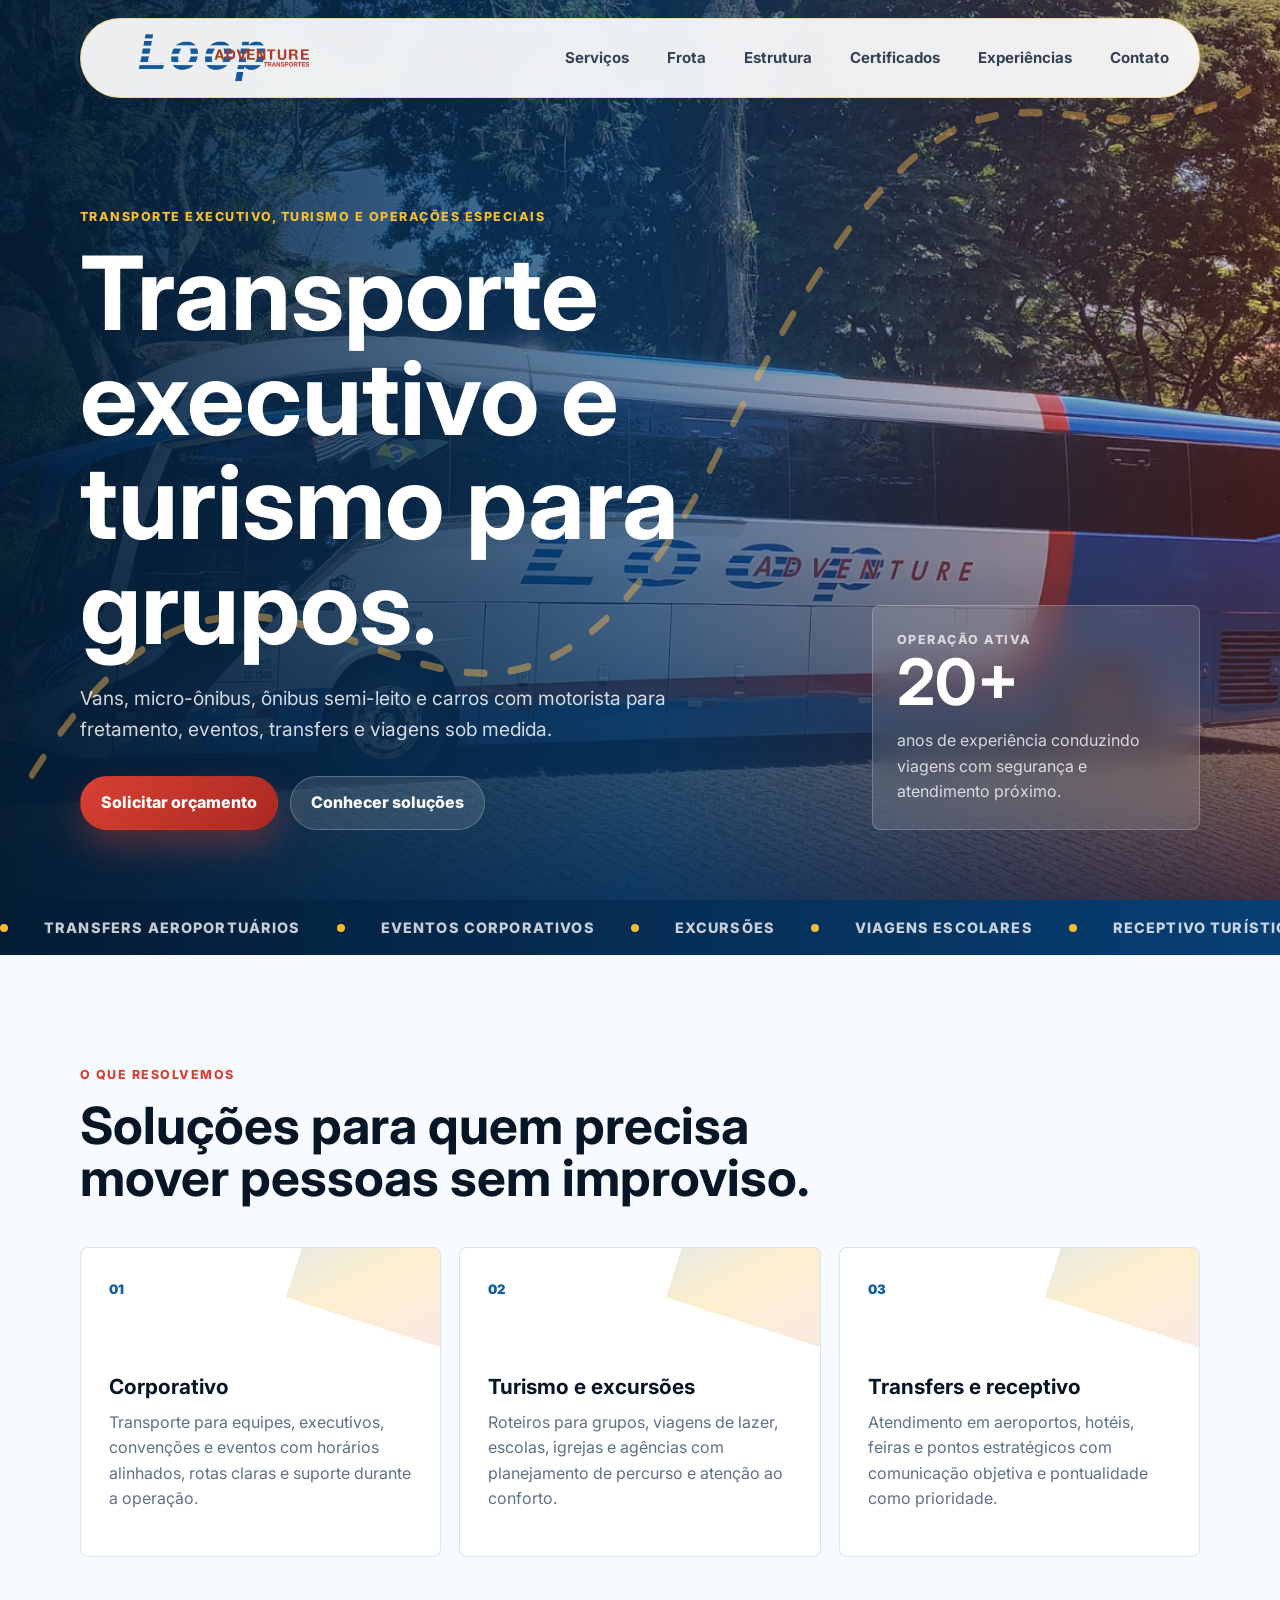
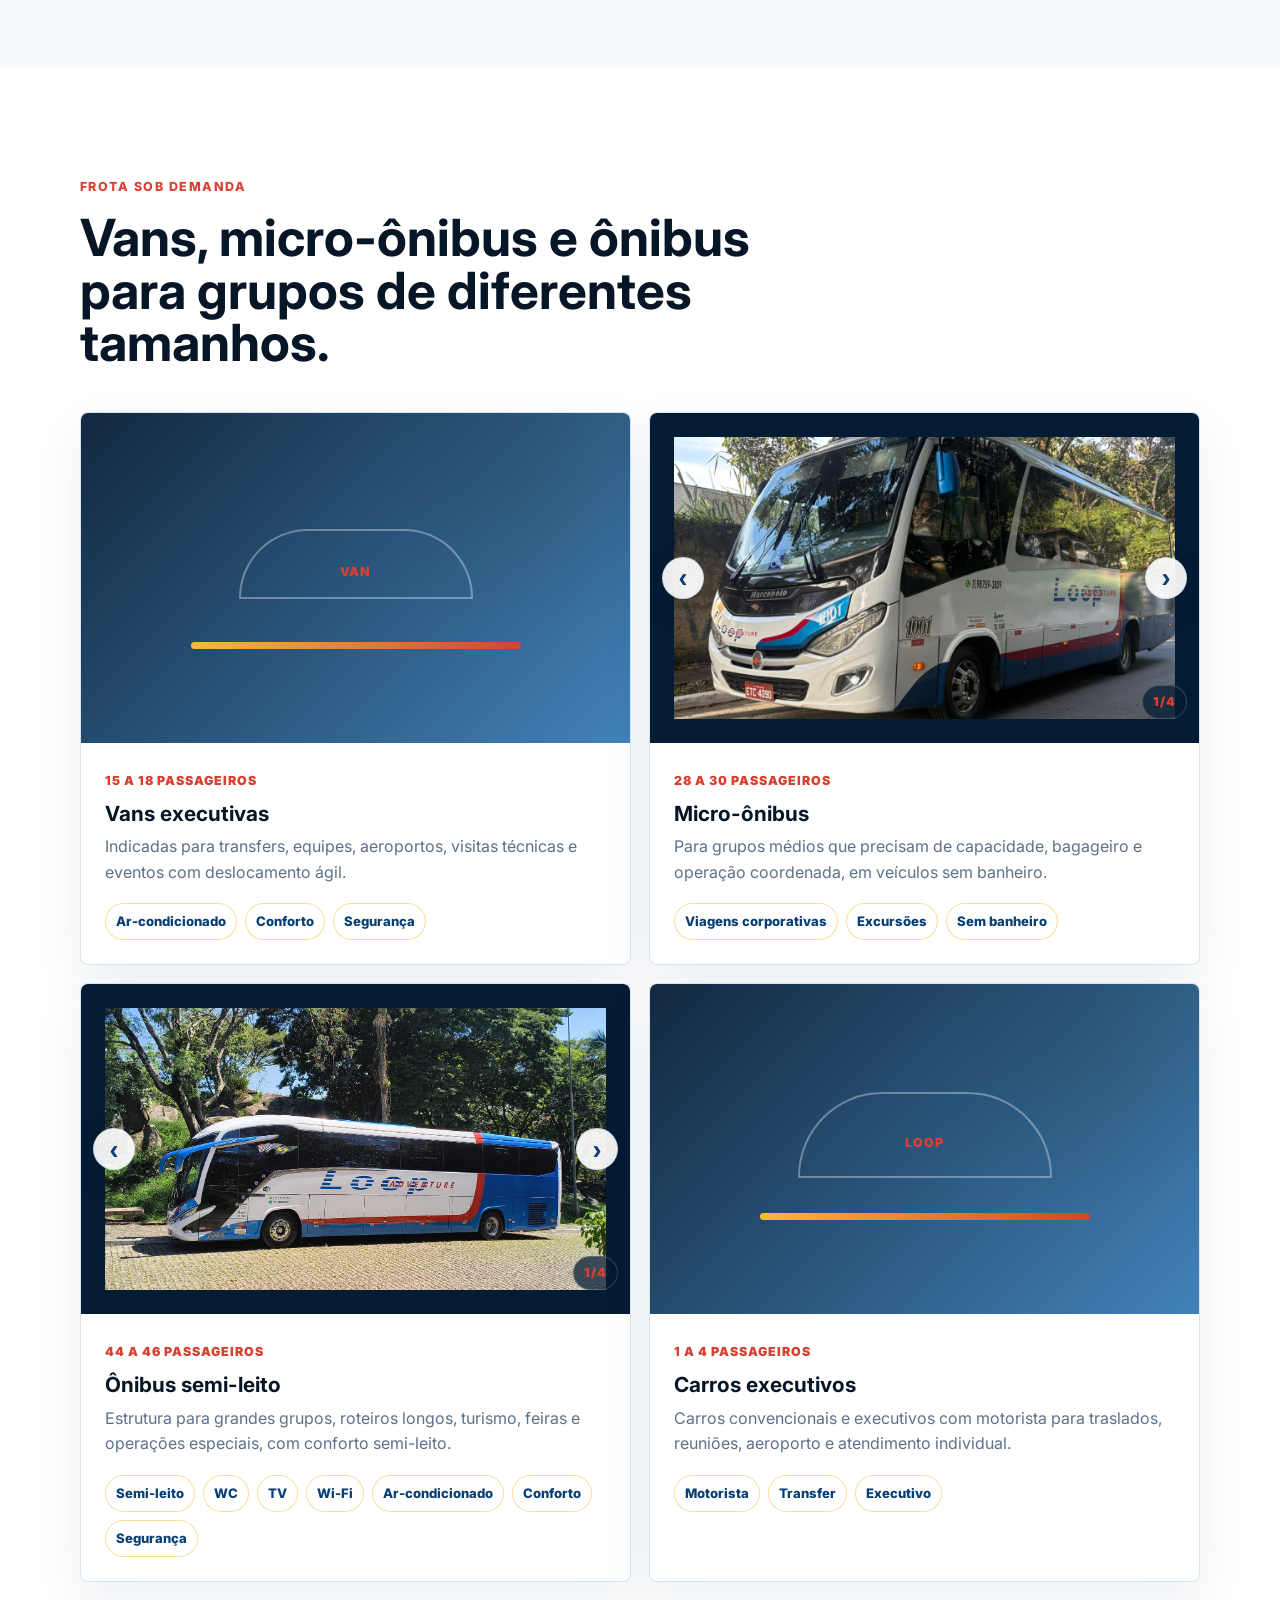
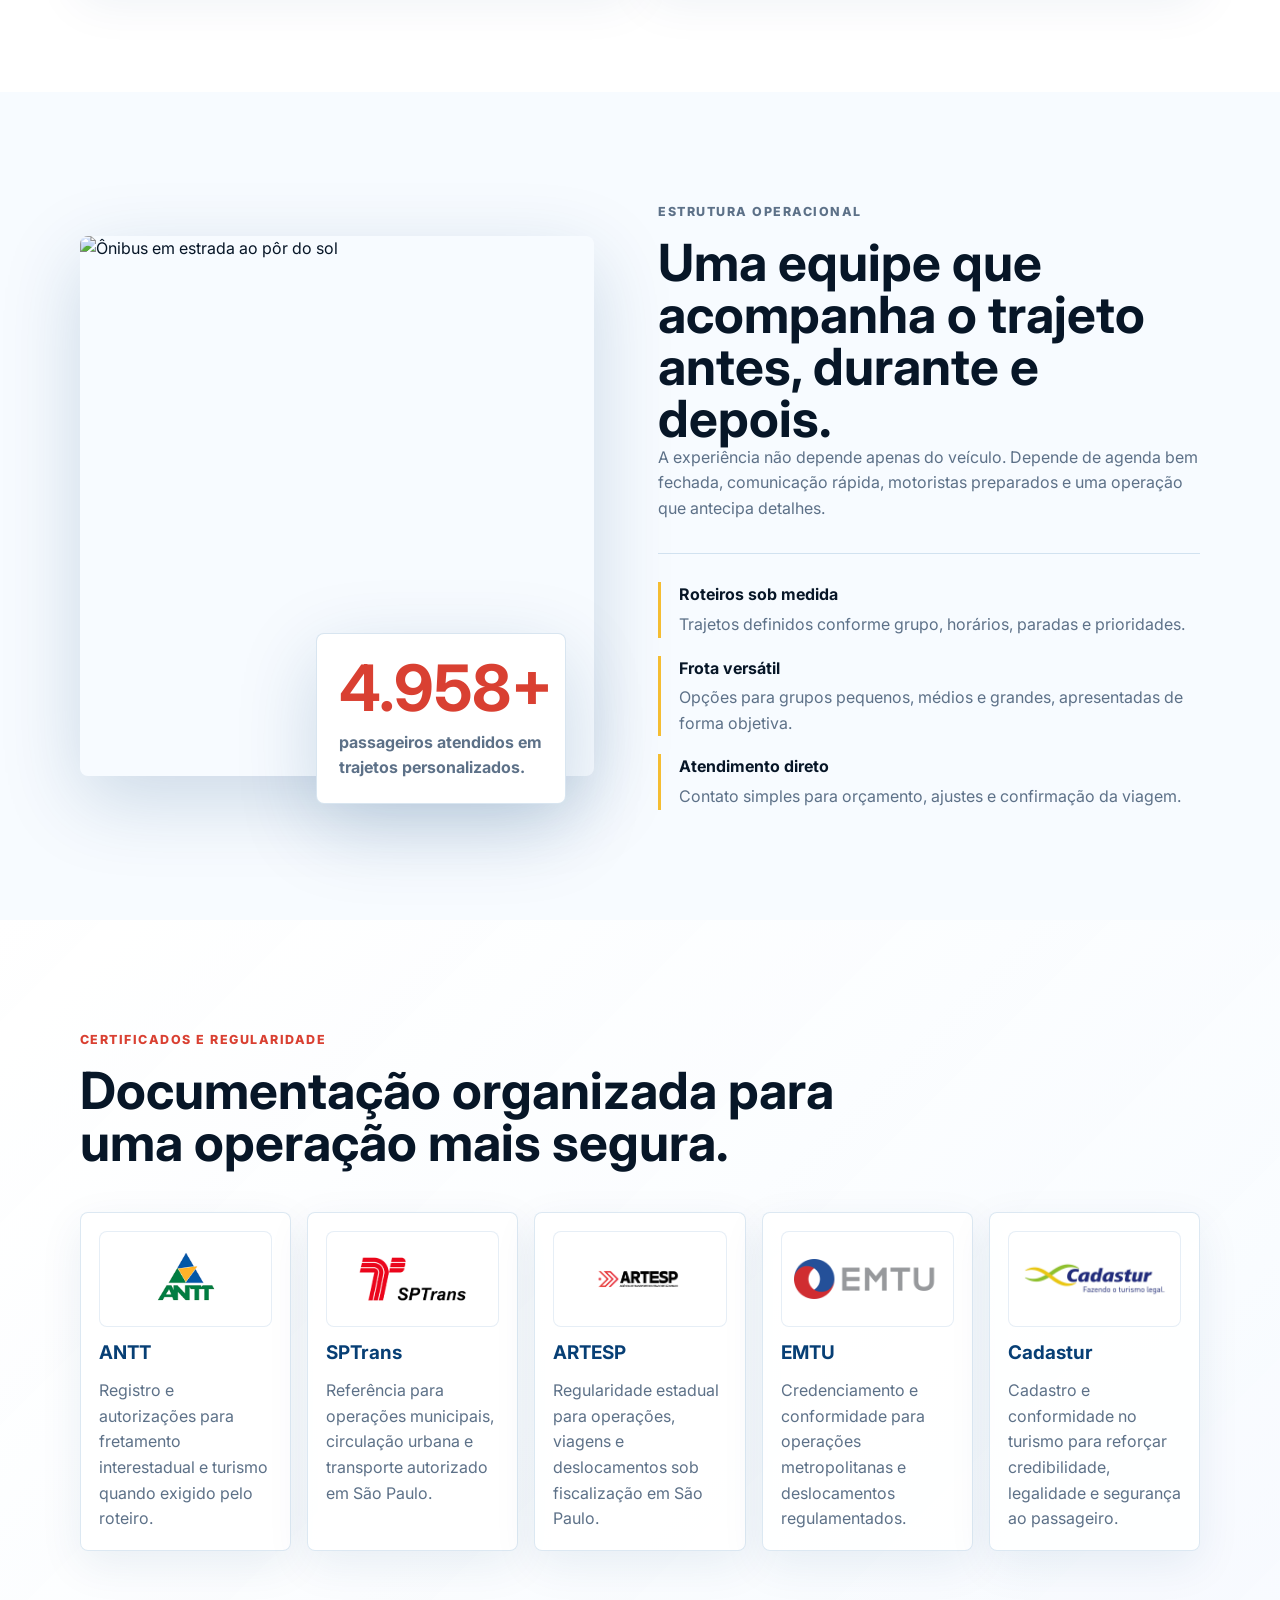
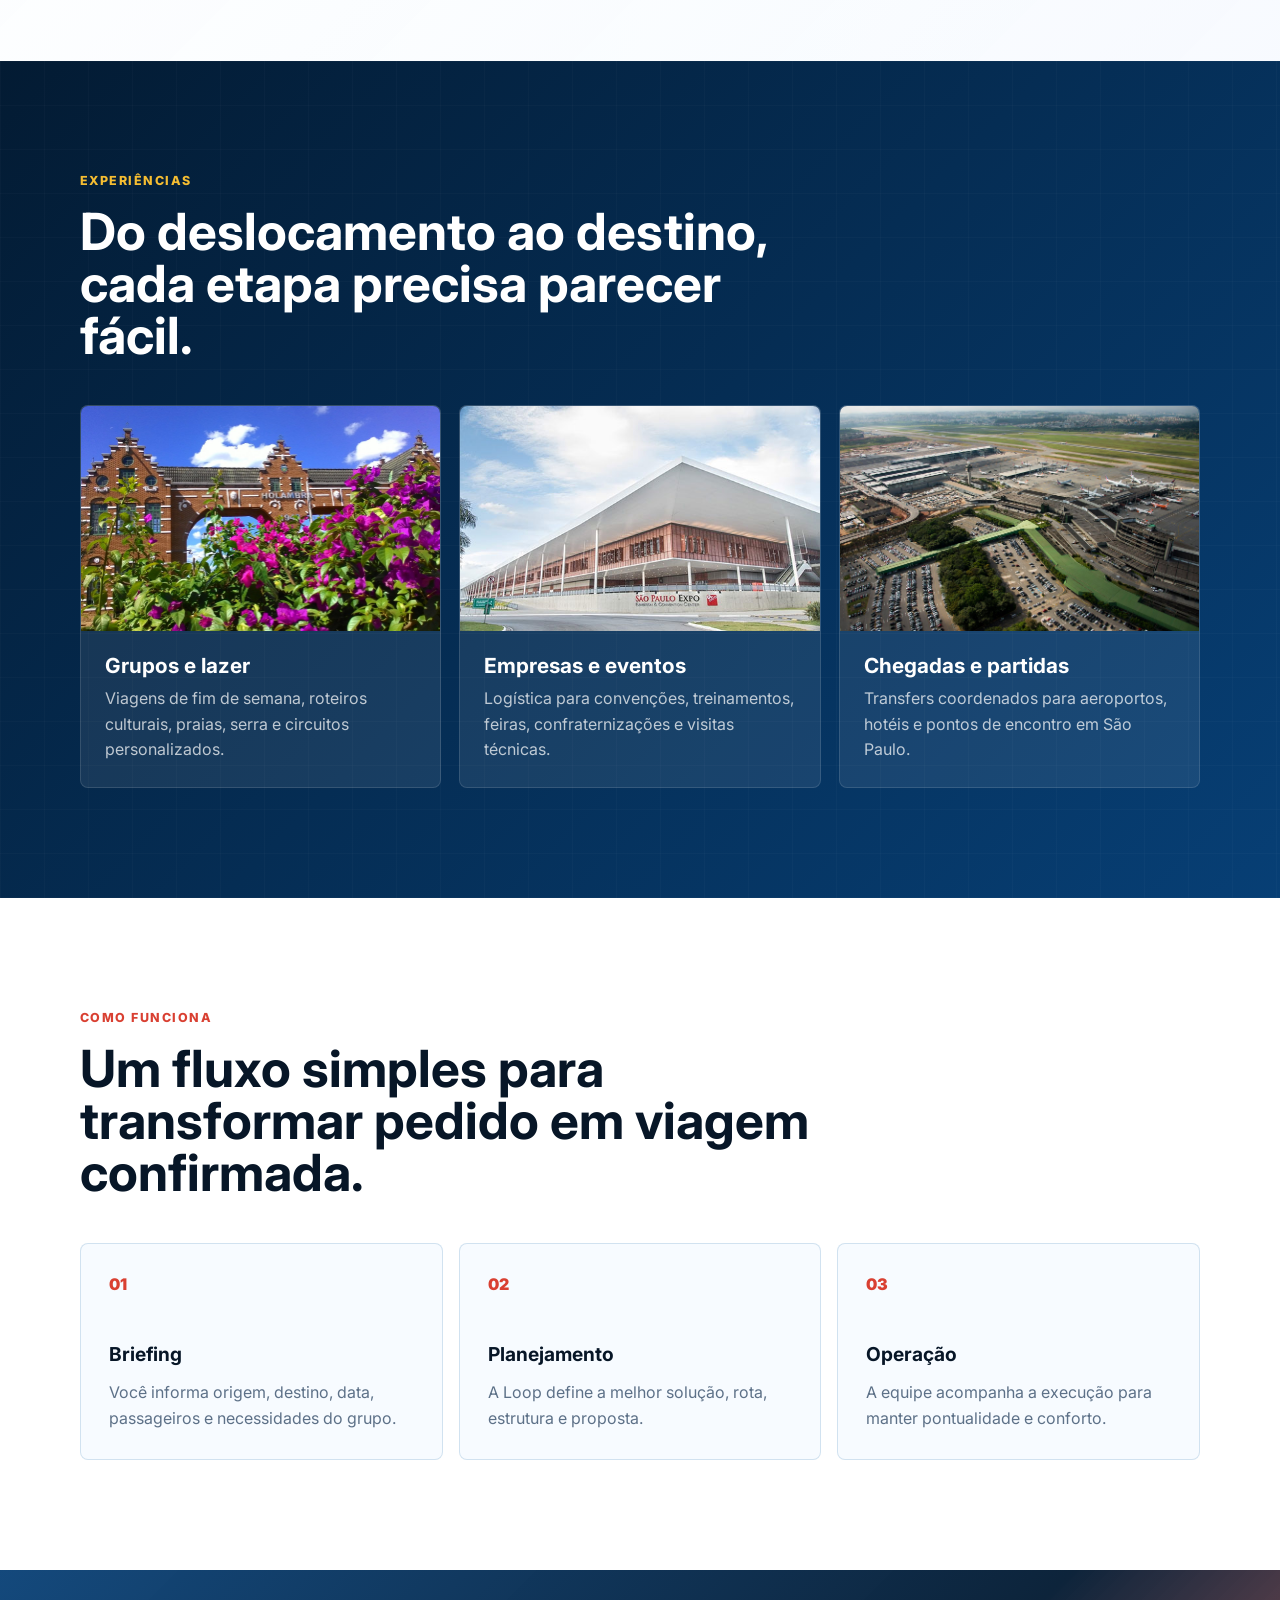
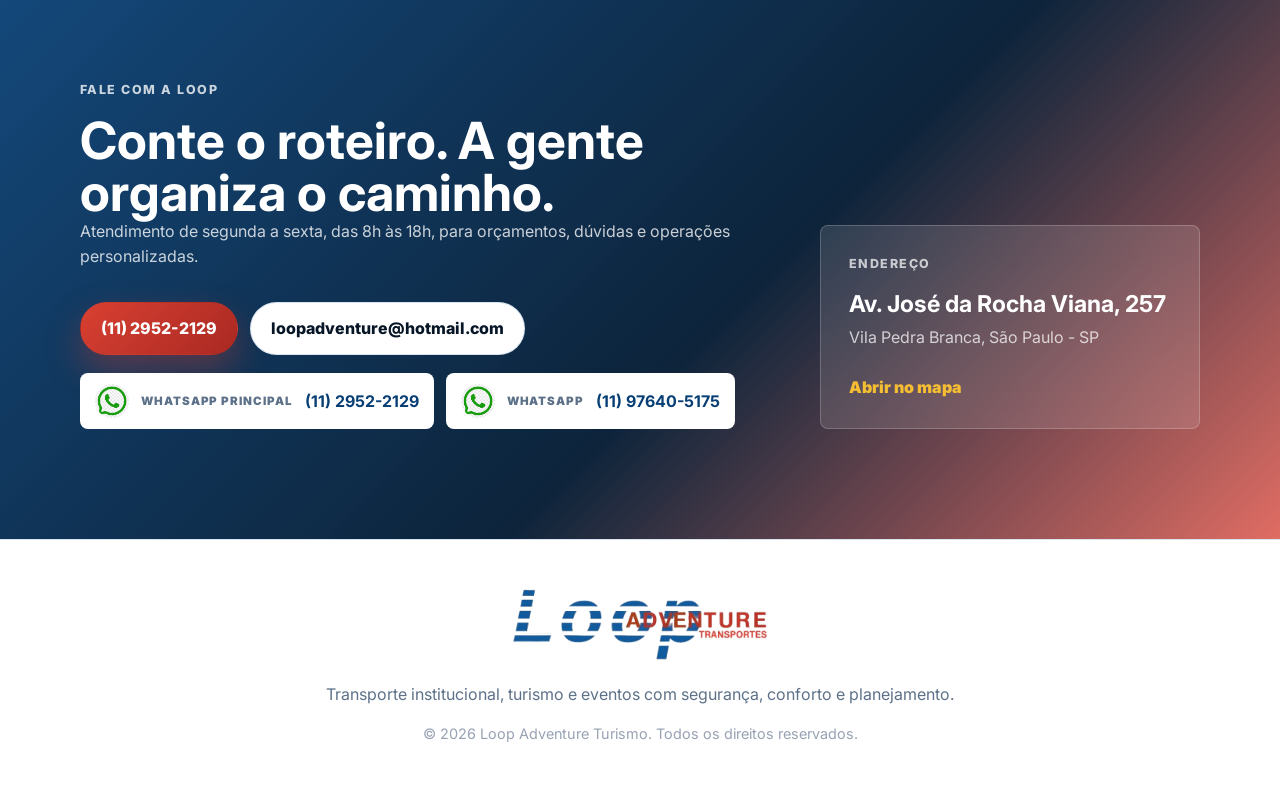
==== commit 61253f7b: "Configure custom domain and latest content updates" ====
--- a/index.html
+++ b/index.html
@@ -44,10 +44,10 @@
       </div>
       <div class="hero-content reveal">
         <p class="eyebrow">Transporte executivo, turismo e opera&ccedil;&otilde;es especiais</p>
-        <h1>Viagens planejadas com precis&atilde;o, conforto e presen&ccedil;a.</h1>
-        <p class="hero-copy">A Loop Adventure conecta grupos, empresas e eventos com uma opera&ccedil;&atilde;o humana, pontual e preparada para trajetos urbanos, rodovi&aacute;rios e roteiros sob medida.</p>
+        <h1>Transporte executivo e turismo para grupos.</h1>
+        <p class="hero-copy">Vans, micro-&ocirc;nibus, &ocirc;nibus semi-leito e carros com motorista para fretamento, eventos, transfers e viagens sob medida.</p>
         <div class="hero-actions">
-          <a class="btn primary" href="https://wa.me/5511976405175" target="_blank" rel="noreferrer">Solicitar or&ccedil;amento</a>
+          <a class="btn primary" href="https://wa.me/551129522129" target="_blank" rel="noreferrer">Solicitar or&ccedil;amento</a>
           <a class="btn secondary" href="#servicos">Conhecer solu&ccedil;&otilde;es</a>
         </div>
       </div>
@@ -161,8 +161,12 @@
             <p>Estrutura para grandes grupos, roteiros longos, turismo, feiras e opera&ccedil;&otilde;es especiais, com conforto semi-leito.</p>
             <ul>
               <li>Semi-leito</li>
-              <li>Roteiro sob medida</li>
-              <li>Suporte direto</li>
+              <li>WC</li>
+              <li>TV</li>
+              <li>Wi-Fi</li>
+              <li>Ar-condicionado</li>
+              <li>Conforto</li>
+              <li>Seguran&ccedil;a</li>
             </ul>
           </div>
         </article>
@@ -299,15 +303,15 @@
           <a class="btn secondary" href="mailto:loopadventure@hotmail.com">loopadventure@hotmail.com</a>
         </div>
         <div class="whatsapp-list" aria-label="Atendimento por WhatsApp">
+          <a href="https://wa.me/551129522129" target="_blank" rel="noreferrer">
+            <img src="whatsapp.jpg" alt="" aria-hidden="true" />
+            <span>WhatsApp principal</span>
+            <strong>(11) 2952-2129</strong>
+          </a>
           <a href="https://wa.me/5511976405175" target="_blank" rel="noreferrer">
             <img src="whatsapp.jpg" alt="" aria-hidden="true" />
-            <span>WhatsApp principal</span>
+            <span>WhatsApp</span>
             <strong>(11) 97640-5175</strong>
-          </a>
-          <a href="https://wa.me/5511987593809" target="_blank" rel="noreferrer">
-            <img src="whatsapp.jpg" alt="" aria-hidden="true" />
-            <span>WhatsApp</span>
-            <strong>(11) 98759-3809</strong>
           </a>
         </div>
       </div>
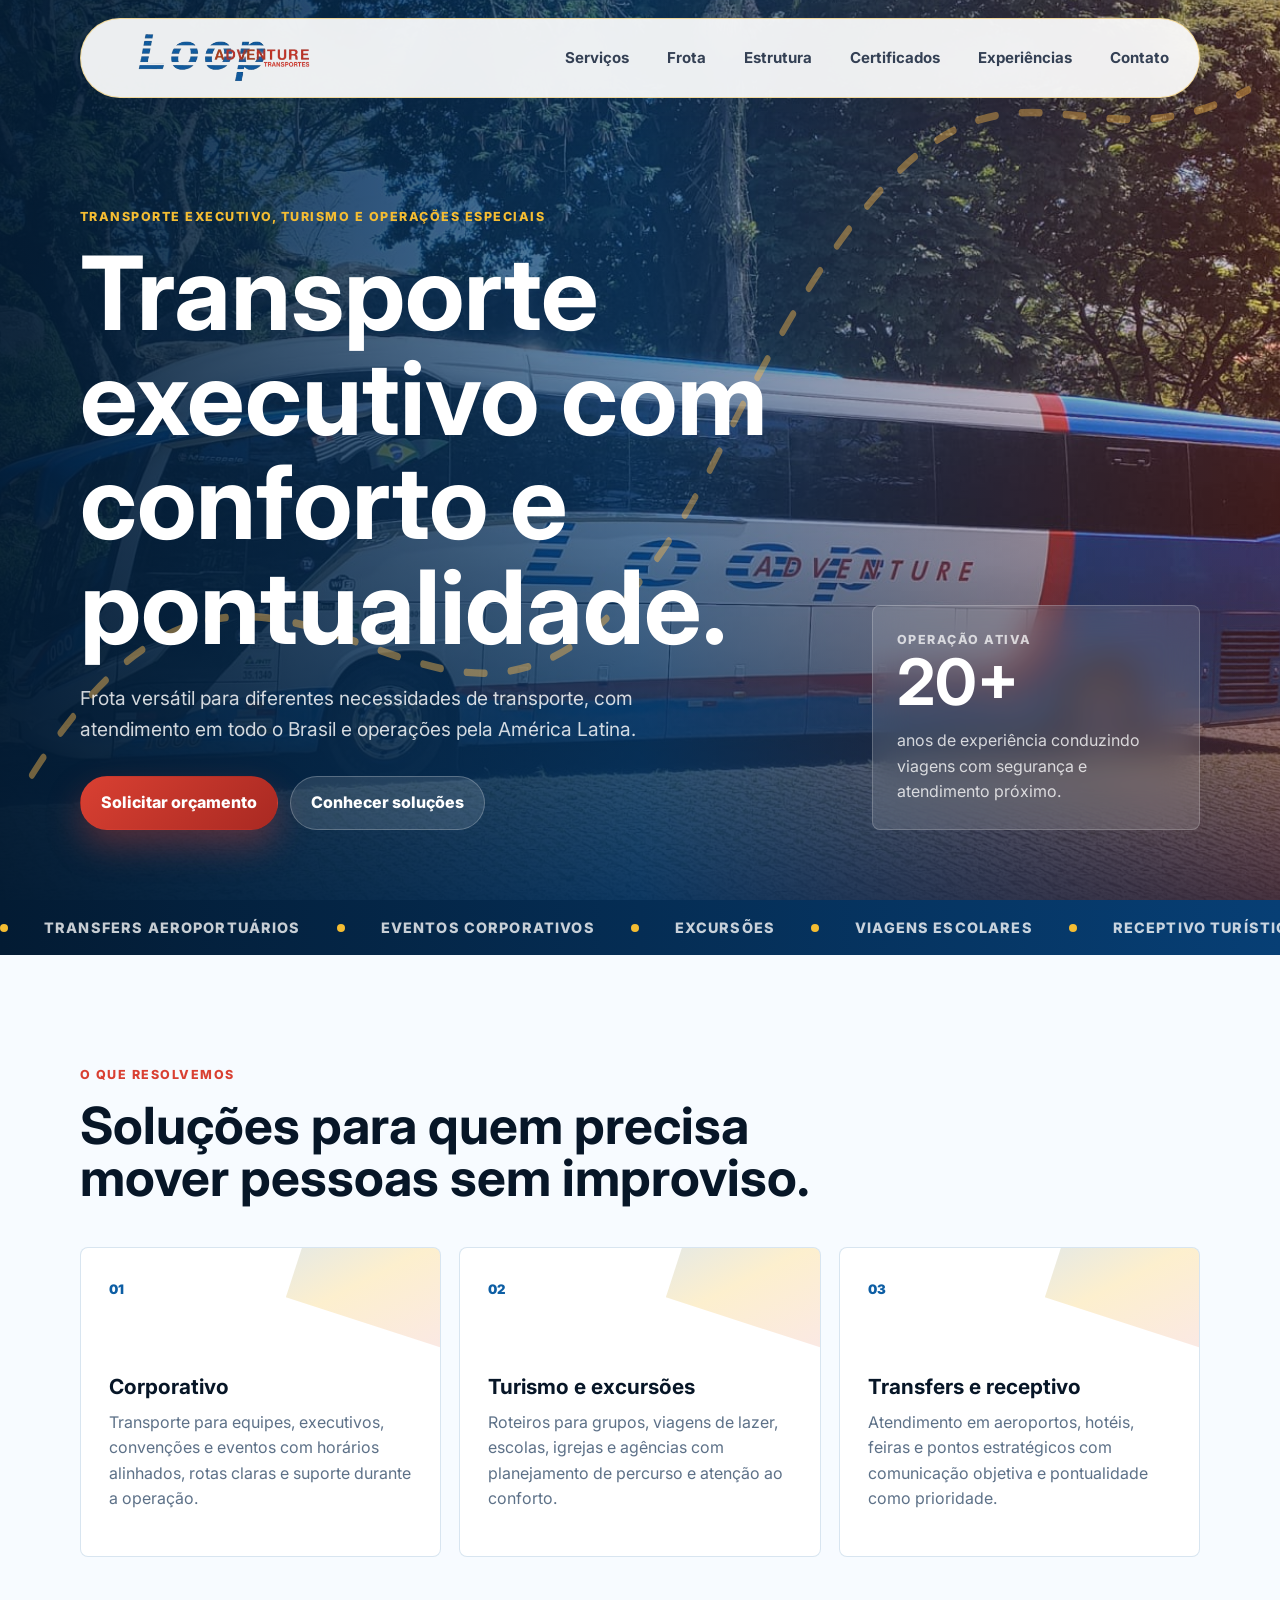
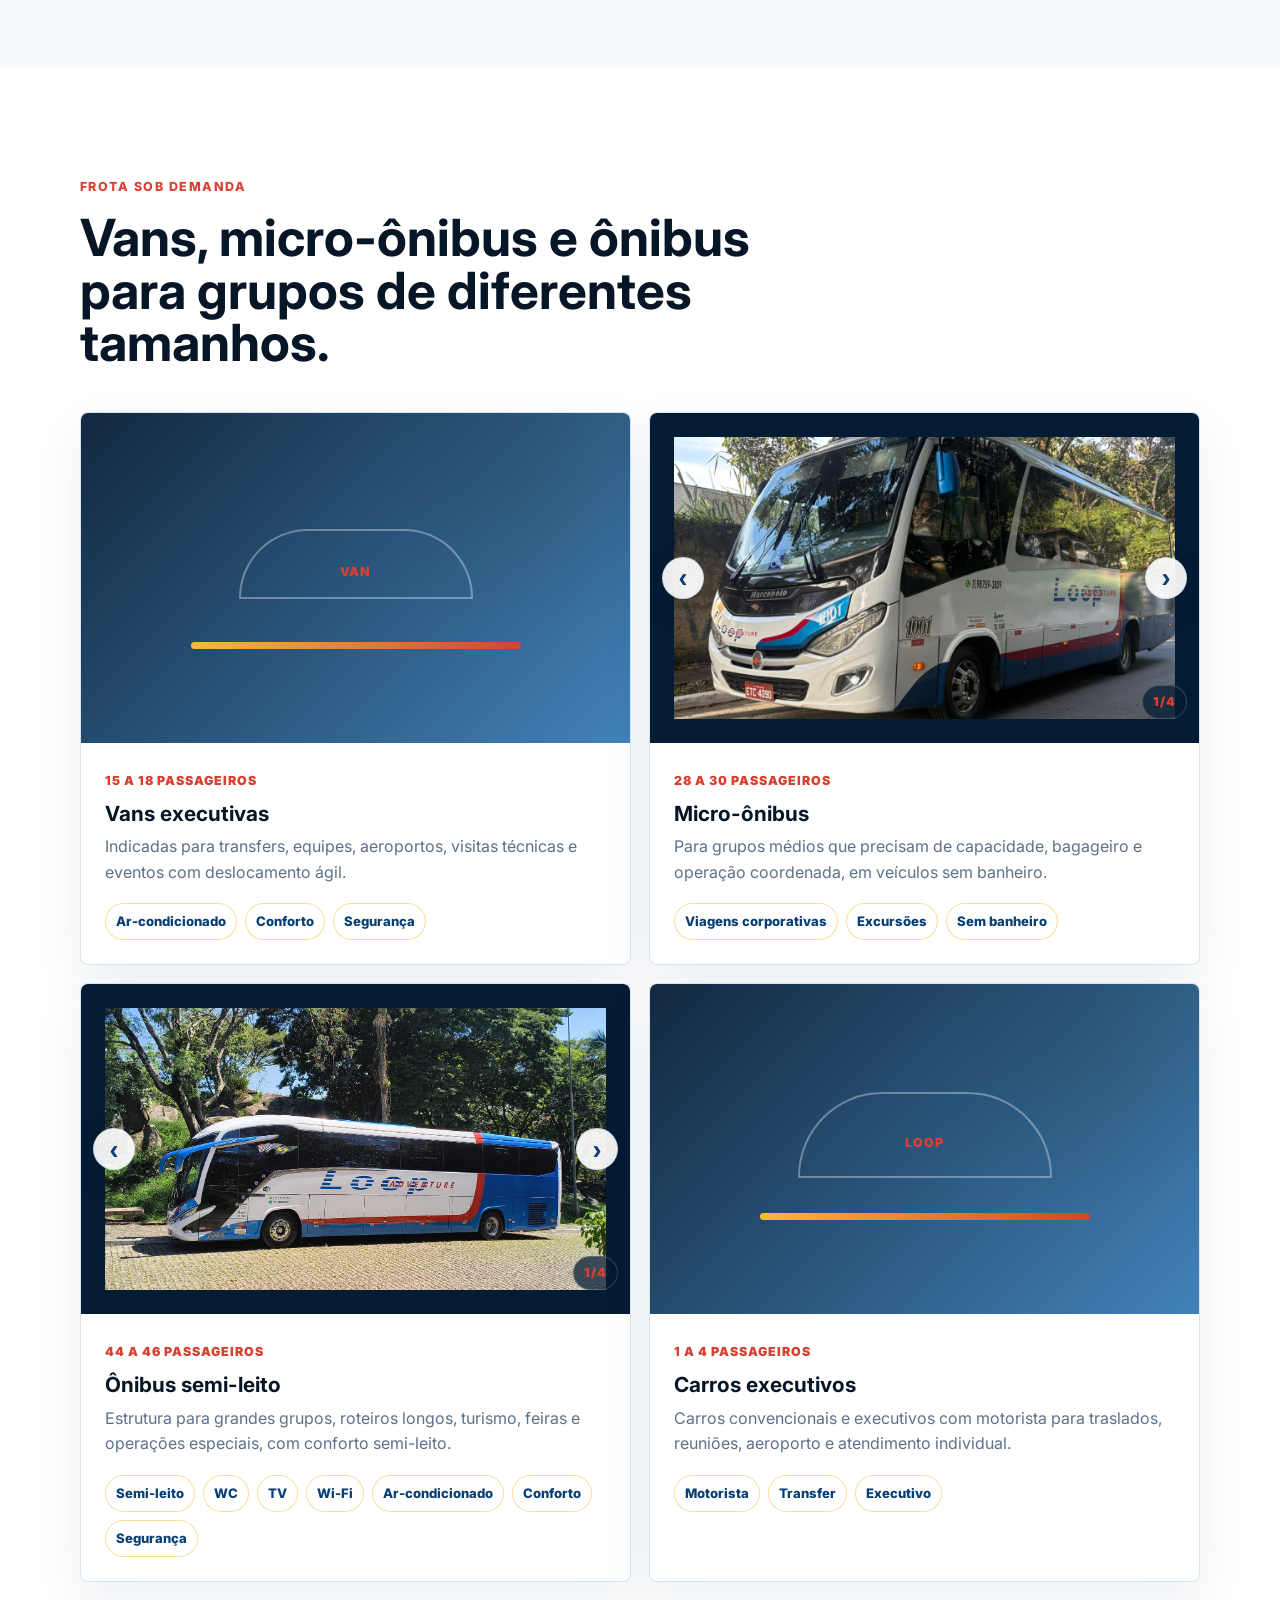
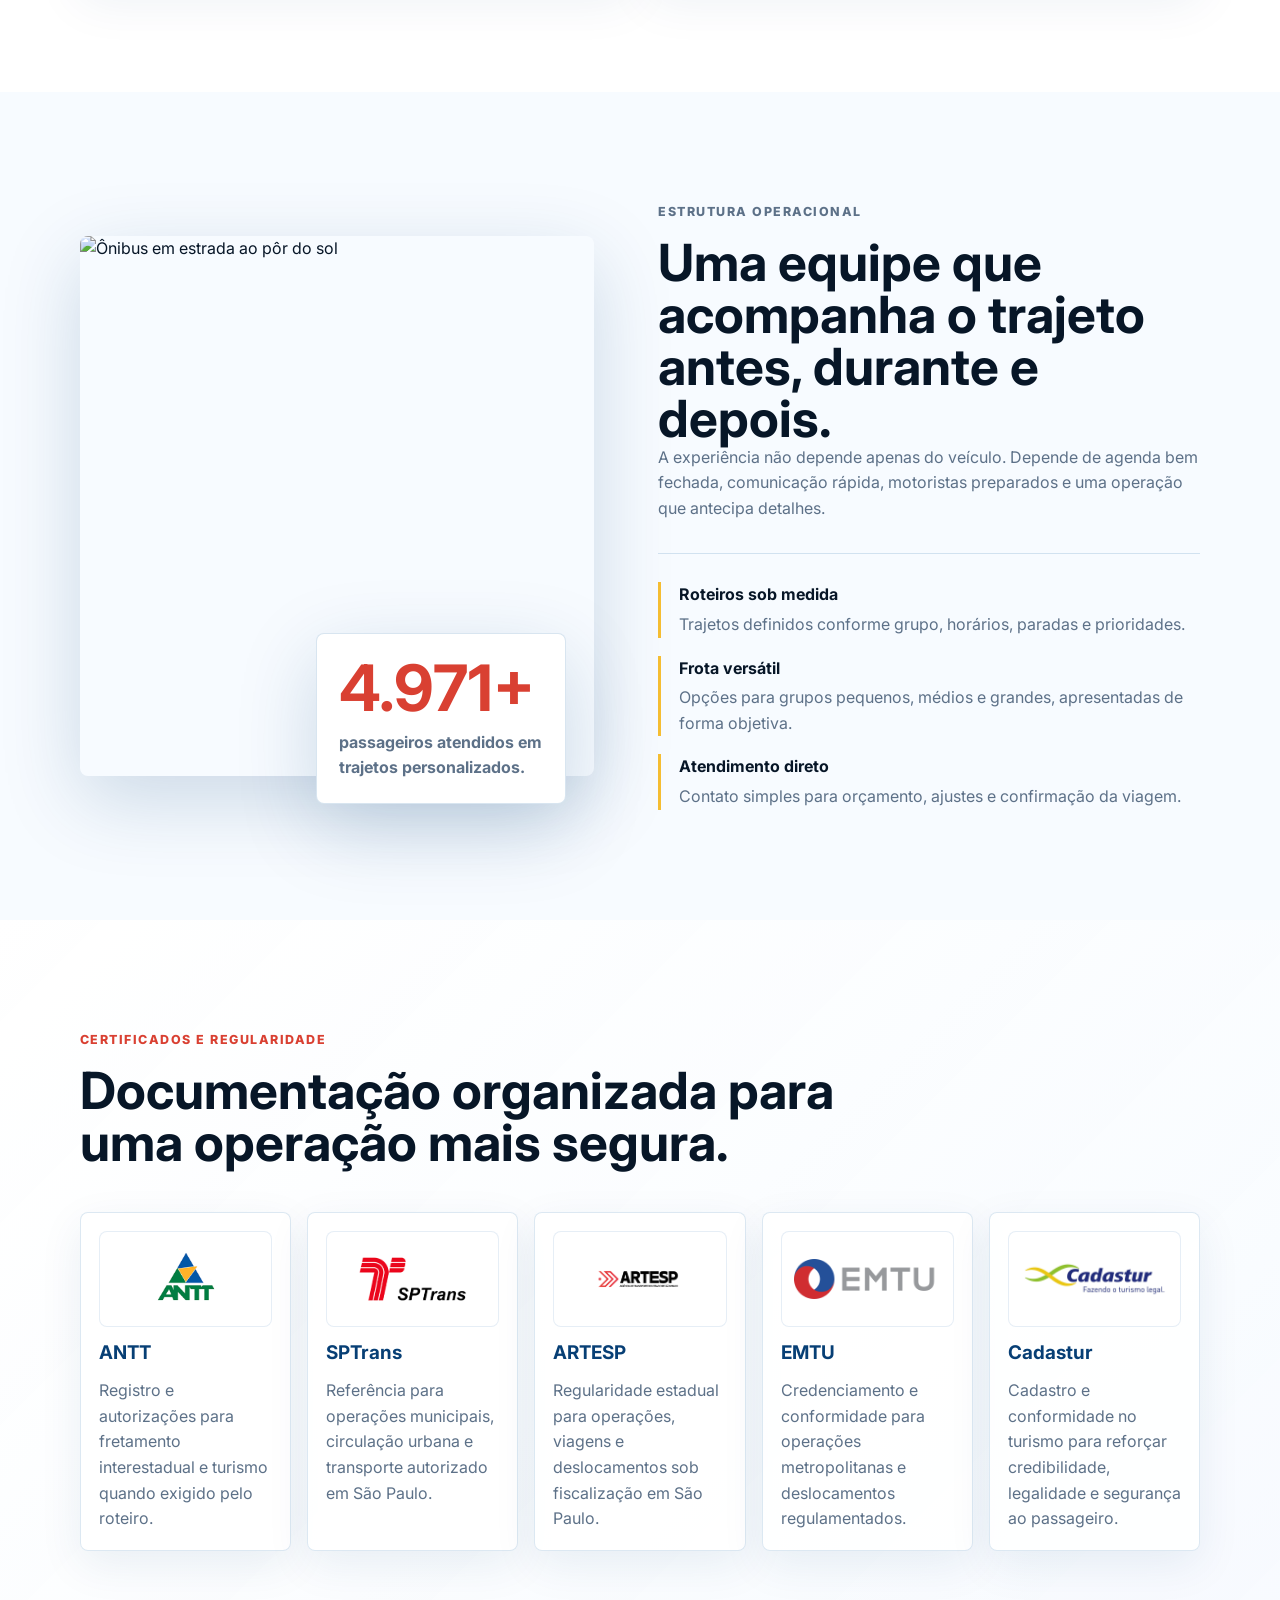
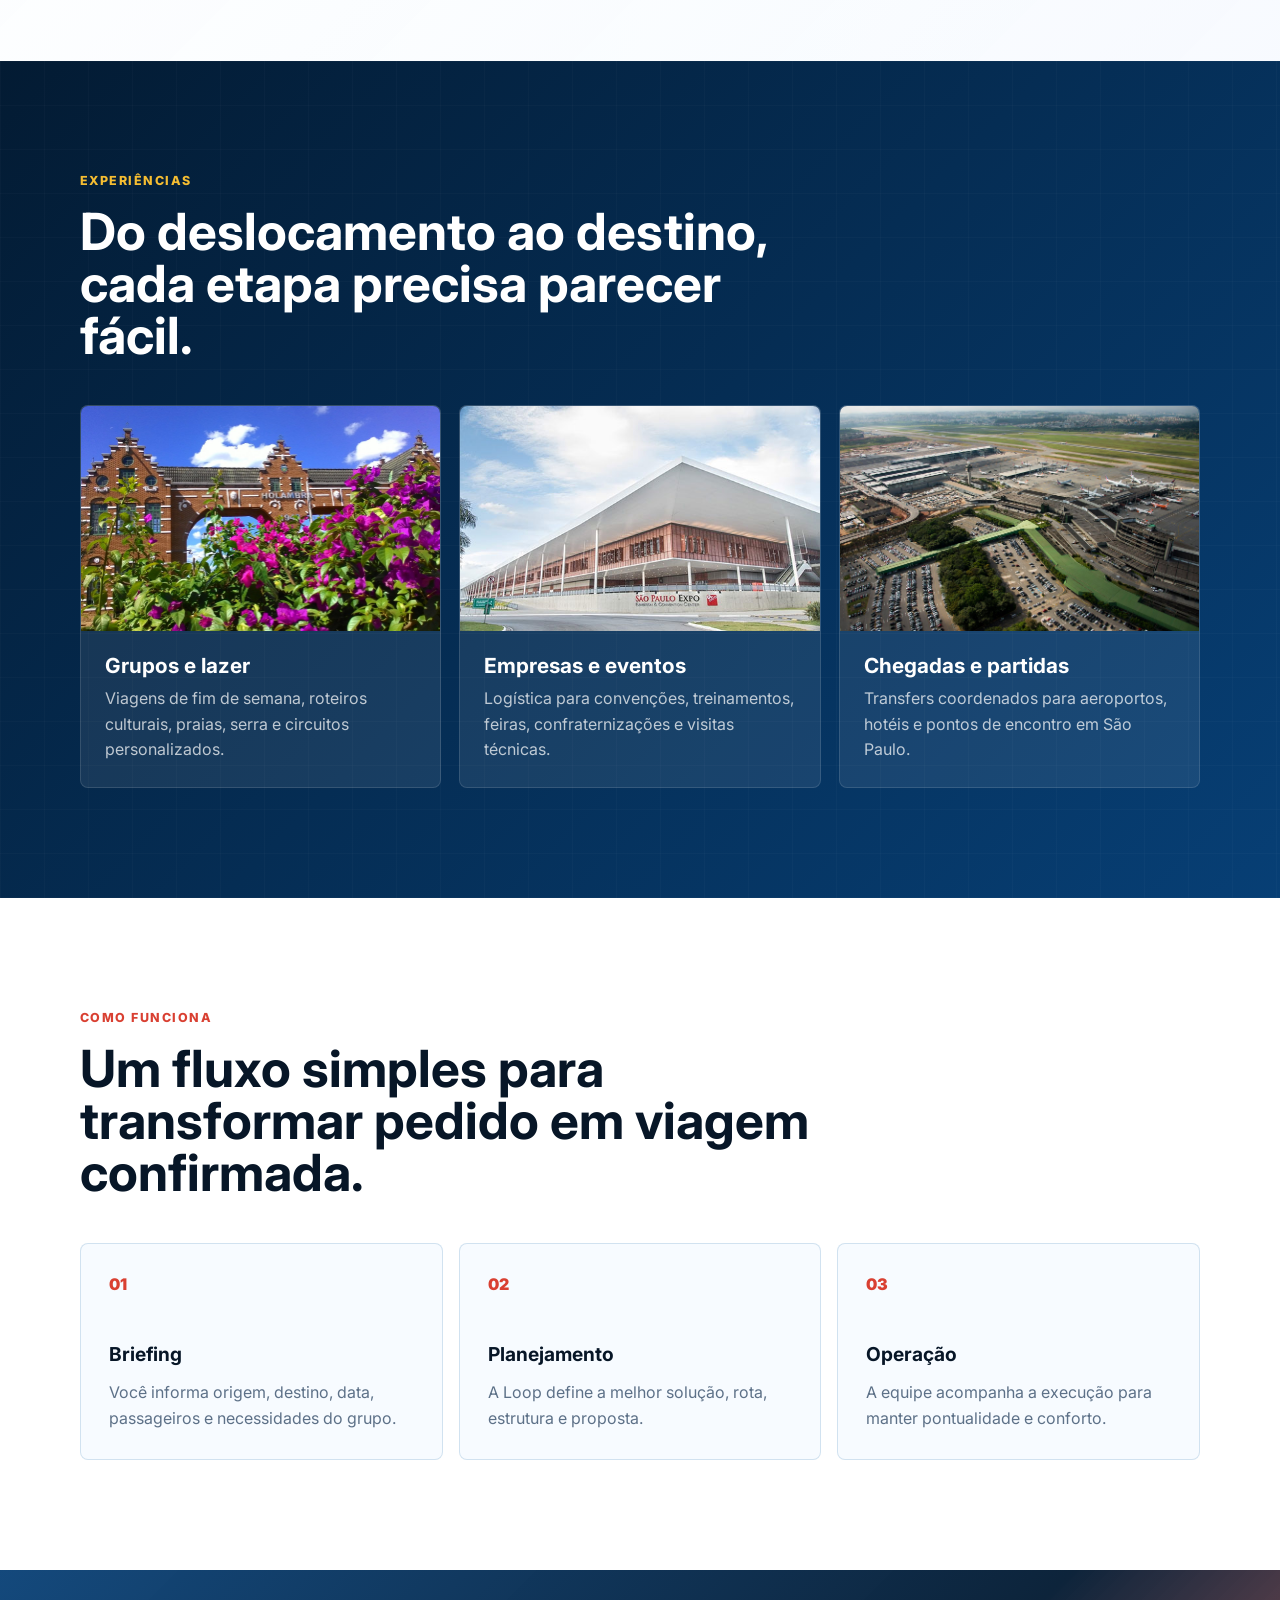
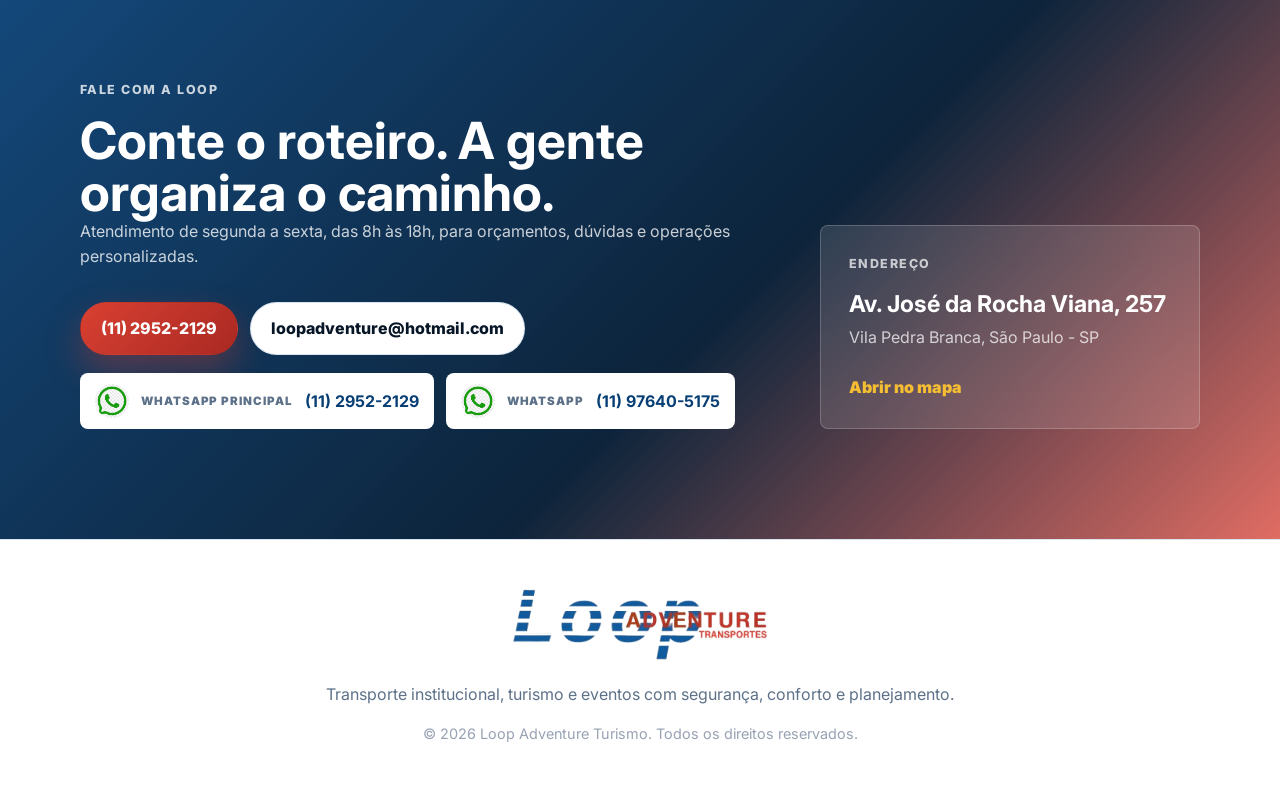
==== commit d1722704: "Update hero messaging" ====
--- a/index.html
+++ b/index.html
@@ -44,8 +44,8 @@
       </div>
       <div class="hero-content reveal">
         <p class="eyebrow">Transporte executivo, turismo e opera&ccedil;&otilde;es especiais</p>
-        <h1>Transporte executivo e turismo para grupos.</h1>
-        <p class="hero-copy">Vans, micro-&ocirc;nibus, &ocirc;nibus semi-leito e carros com motorista para fretamento, eventos, transfers e viagens sob medida.</p>
+        <h1>Transporte executivo com conforto e pontualidade.</h1>
+        <p class="hero-copy">Frota vers&aacute;til para diferentes necessidades de transporte, com atendimento em todo o Brasil e opera&ccedil;&otilde;es pela Am&eacute;rica Latina.</p>
         <div class="hero-actions">
           <a class="btn primary" href="https://wa.me/551129522129" target="_blank" rel="noreferrer">Solicitar or&ccedil;amento</a>
           <a class="btn secondary" href="#servicos">Conhecer solu&ccedil;&otilde;es</a>
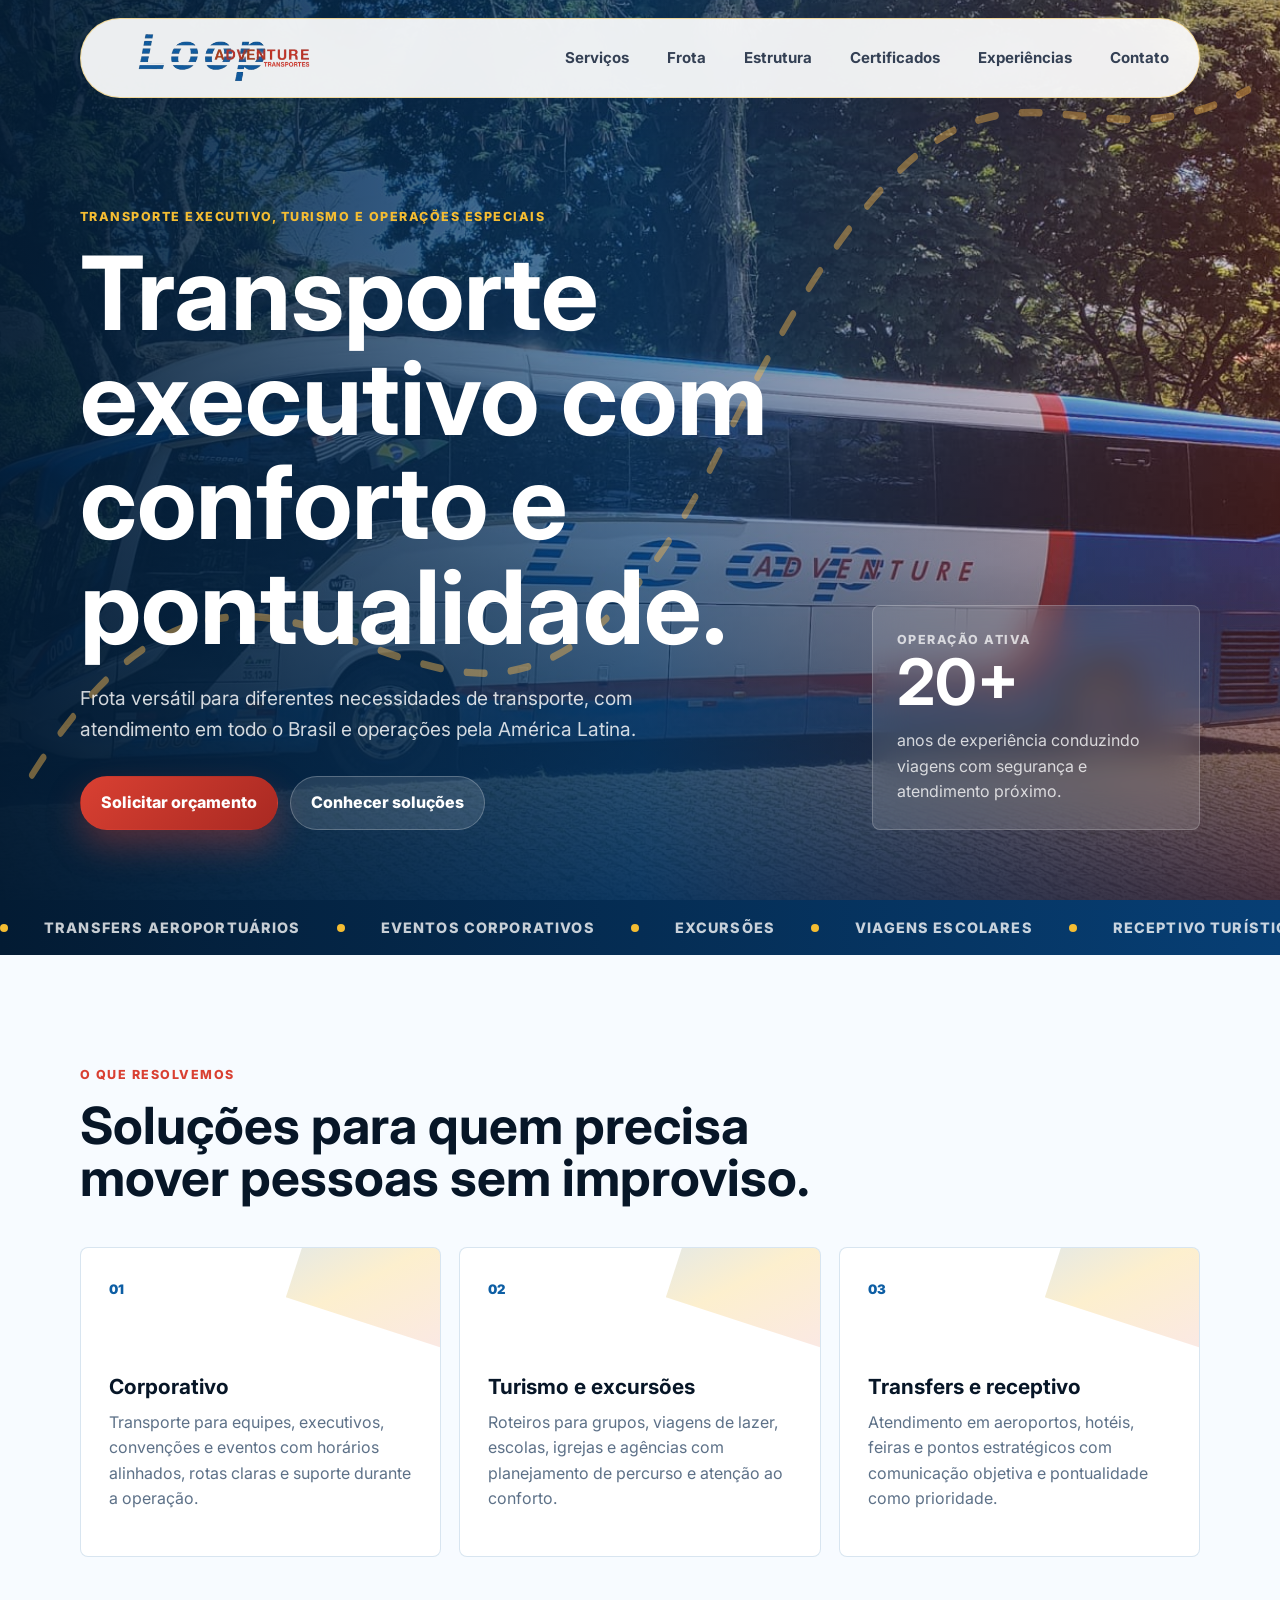
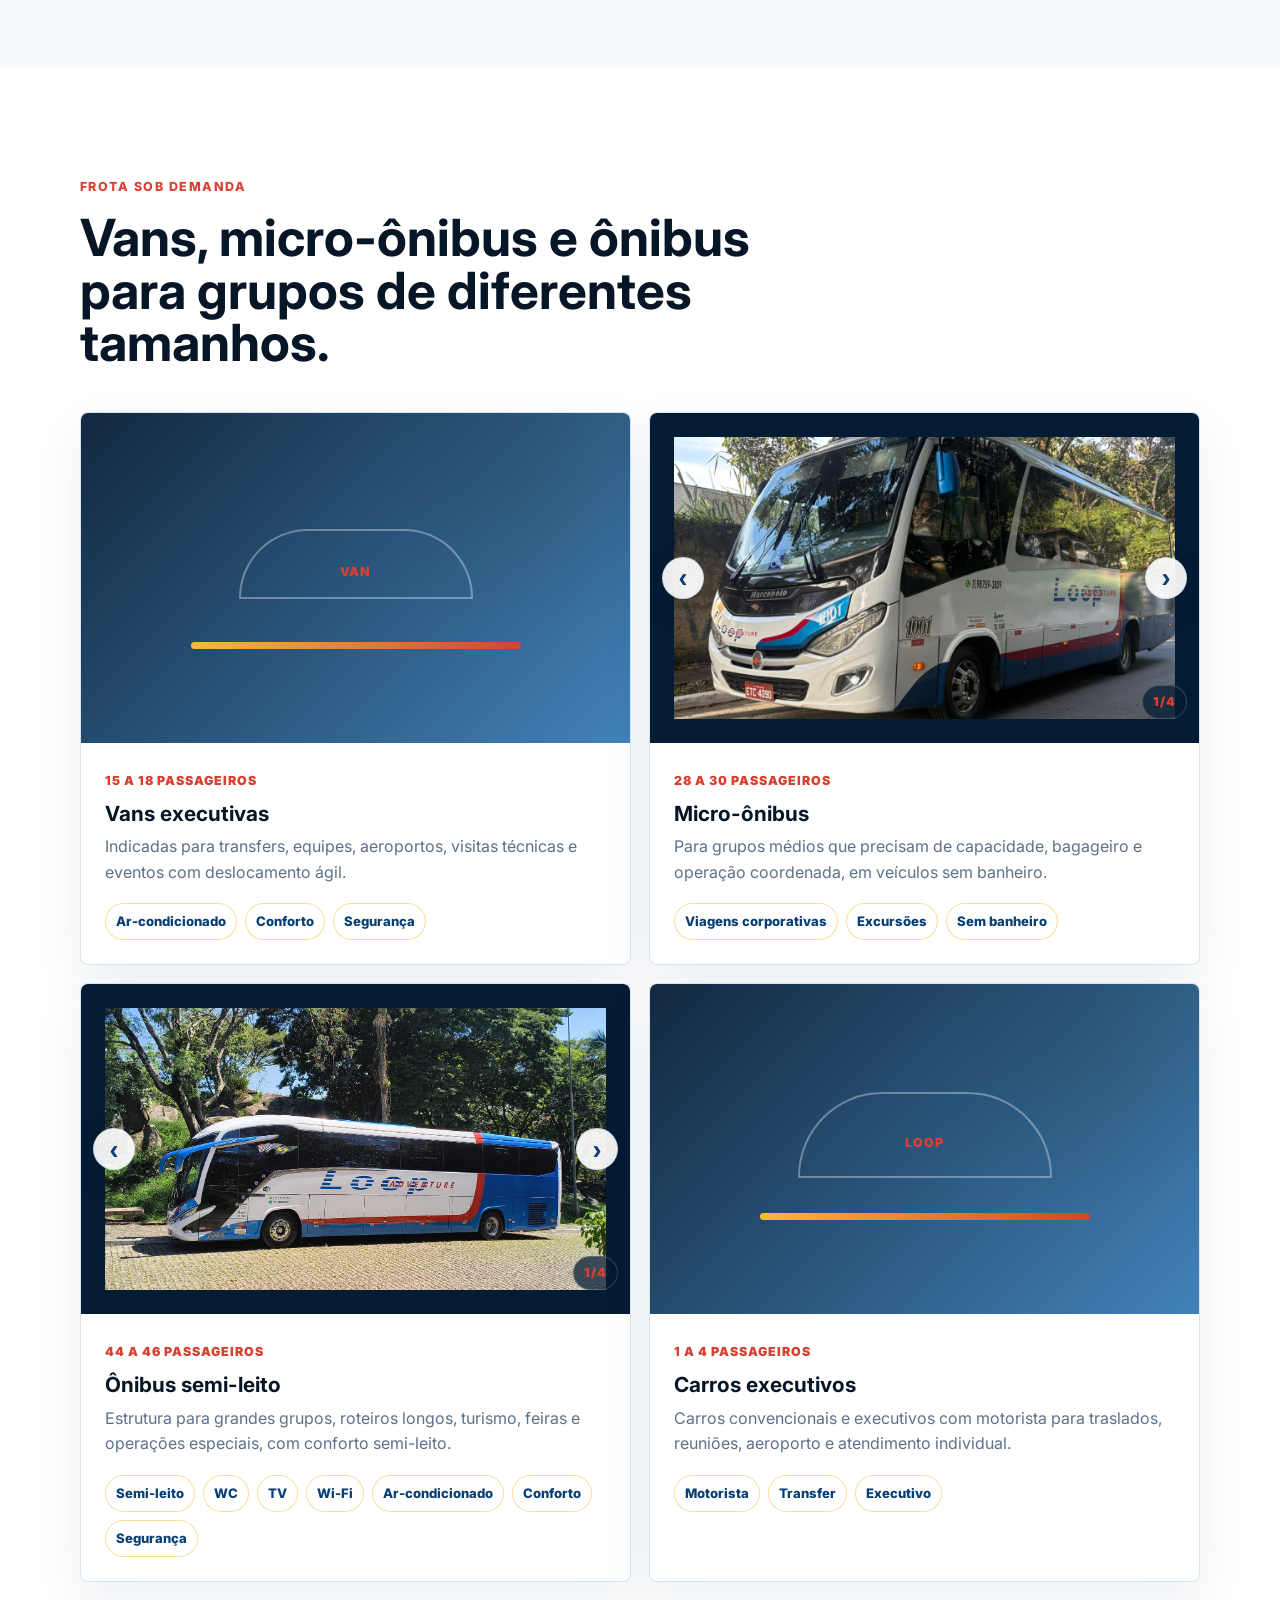
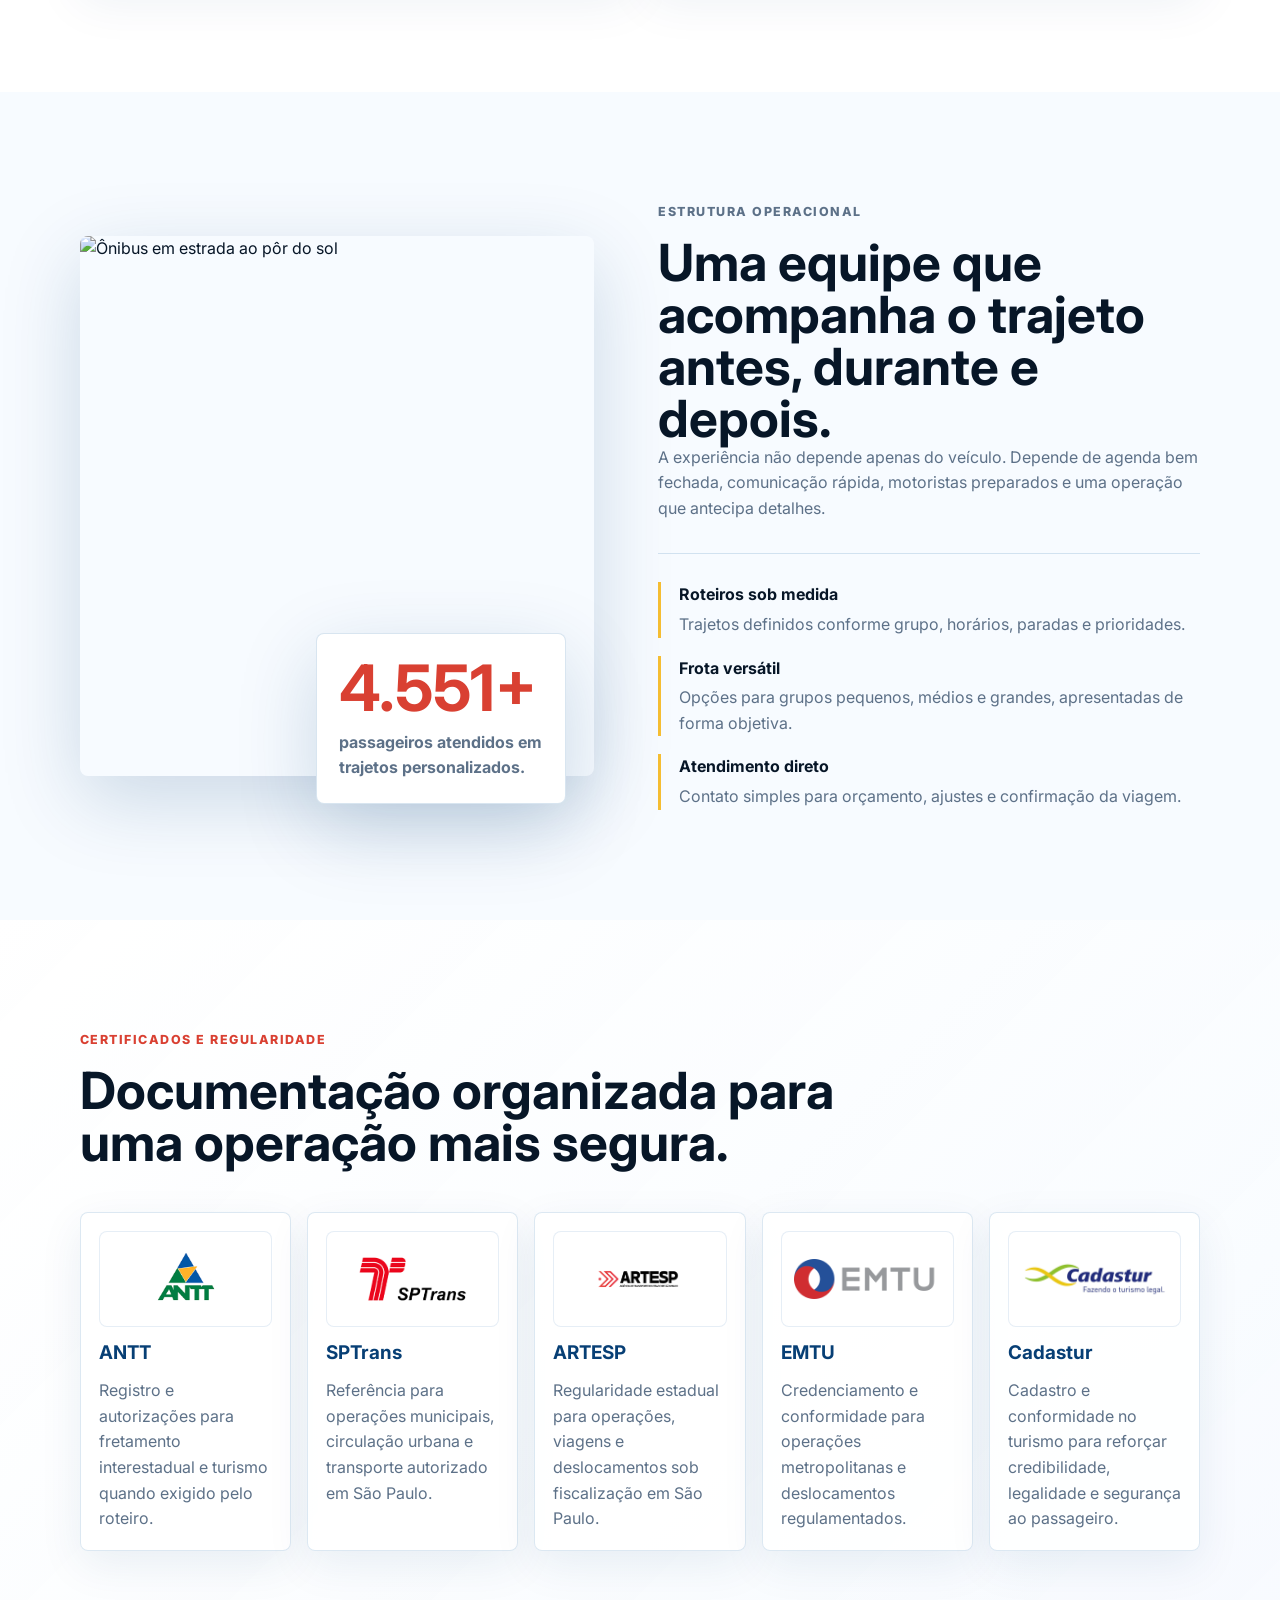
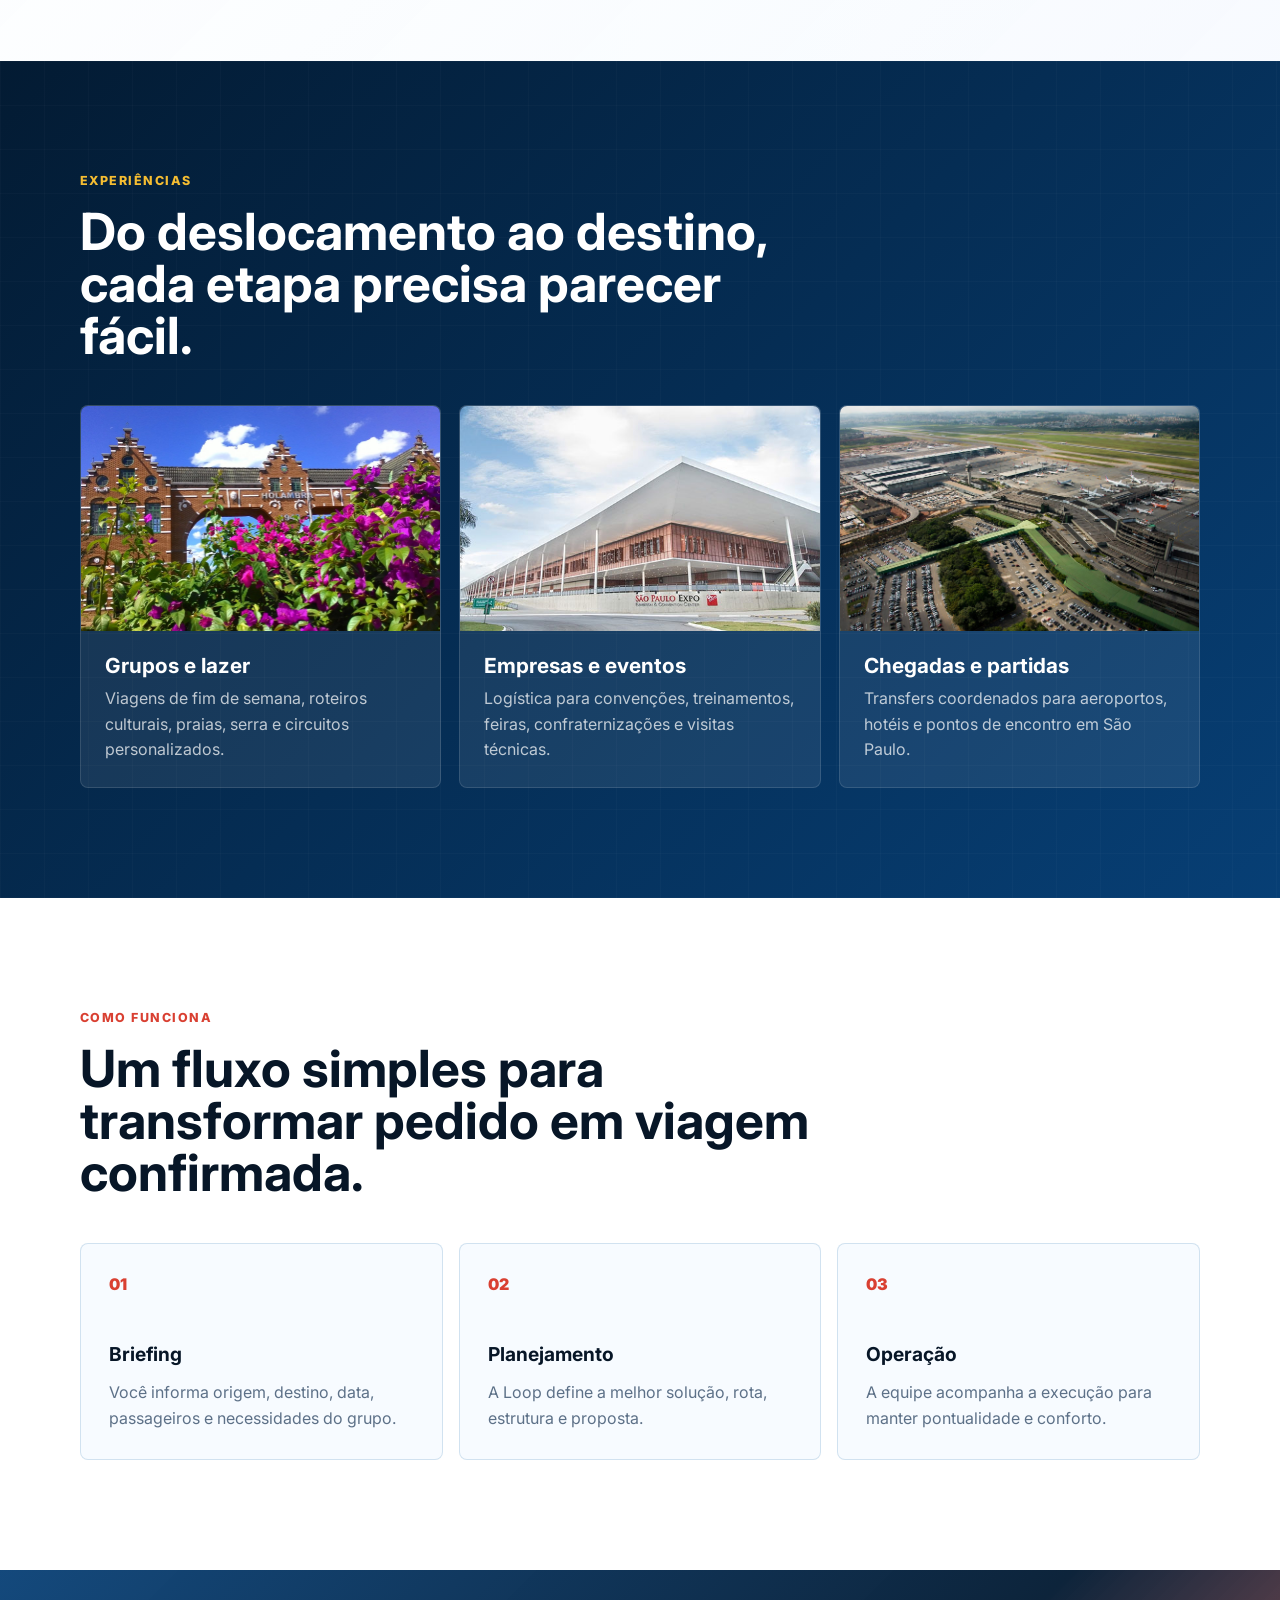
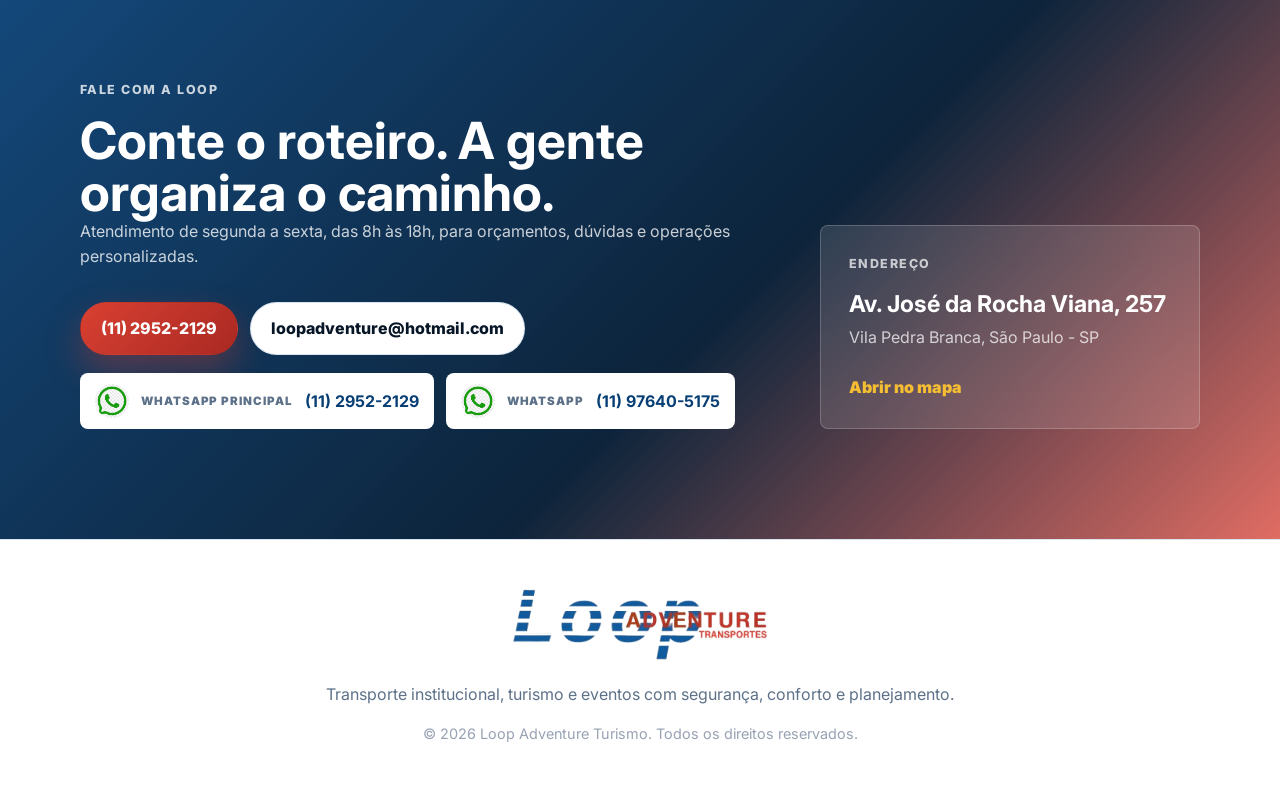
==== commit ddadd60f: "Improve responsive topbar" ====
--- a/index.html
+++ b/index.html
@@ -44,7 +44,7 @@
       </div>
       <div class="hero-content reveal">
         <p class="eyebrow">Transporte executivo, turismo e opera&ccedil;&otilde;es especiais</p>
-        <h1>Transporte executivo com conforto e pontualidade.</h1>
+        <h1>Transporte executivo com conforto&nbsp;e pontualidade.</h1>
         <p class="hero-copy">Frota vers&aacute;til para diferentes necessidades de transporte, com atendimento em todo o Brasil e opera&ccedil;&otilde;es pela Am&eacute;rica Latina.</p>
         <div class="hero-actions">
           <a class="btn primary" href="https://wa.me/551129522129" target="_blank" rel="noreferrer">Solicitar or&ccedil;amento</a>
--- a/style.css
+++ b/style.css
@@ -1002,15 +1002,15 @@
 
 @media (max-width: 900px) {
   .navbar {
-    border-radius: 24px;
-    display: grid;
-    grid-template-columns: minmax(0, 1fr) 44px;
-    left: 10px;
+    border-radius: 22px;
+    display: flex;
+    gap: 12px;
+    left: 12px;
     max-width: none;
-    padding-right: 14px;
+    padding: 8px 10px 8px 12px;
     right: auto;
     transform: none;
-    width: calc(100vw - 20px);
+    width: calc(100vw - 24px);
   }
 
   .menu-toggle {
@@ -1042,31 +1042,42 @@
 
   .nav-menu {
     background: #fff;
-    border: 1px solid var(--line);
-    border-radius: 20px;
-    box-shadow: var(--shadow);
+    border: 1px solid rgba(13, 94, 164, 0.14);
+    border-radius: 18px;
+    box-shadow: 0 18px 55px rgba(7, 22, 39, 0.18);
     display: grid;
-    gap: 4px;
-    left: 0;
+    gap: 2px;
     opacity: 0;
-    padding: 12px;
+    padding: 8px;
     pointer-events: none;
     position: absolute;
-    top: calc(100% + 10px);
-    transform: translateY(-8px);
+    right: 0;
+    top: calc(100% + 8px);
+    transform: translateY(-6px) scale(0.98);
+    transform-origin: top right;
     transition: opacity 0.22s ease, transform 0.22s ease;
-    width: 100%;
+    width: min(280px, calc(100vw - 24px));
   }
 
   .nav-menu.is-open {
     opacity: 1;
     pointer-events: auto;
-    transform: translateY(0);
+    transform: translateY(0) scale(1);
   }
 
   .nav-menu a {
+    align-items: center;
+    border-radius: 12px;
     color: var(--ink);
-    padding: 14px 16px;
+    display: flex;
+    font-size: 0.92rem;
+    min-height: 42px;
+    padding: 10px 12px;
+  }
+
+  .nav-menu a:hover {
+    background: rgba(13, 94, 164, 0.08);
+    transform: none;
   }
 
   .hero,
@@ -1102,17 +1113,17 @@
 
 @media (max-width: 560px) {
   .navbar {
-    left: 10px;
+    left: 12px;
     max-width: none;
     right: auto;
-    top: 10px;
+    top: 12px;
     transform: none;
-    width: calc(100vw - 20px);
+    width: calc(100vw - 24px);
   }
 
   .brand img {
-    height: 48px;
-    width: 185px;
+    height: 42px;
+    width: 160px;
   }
 
   .brand {
